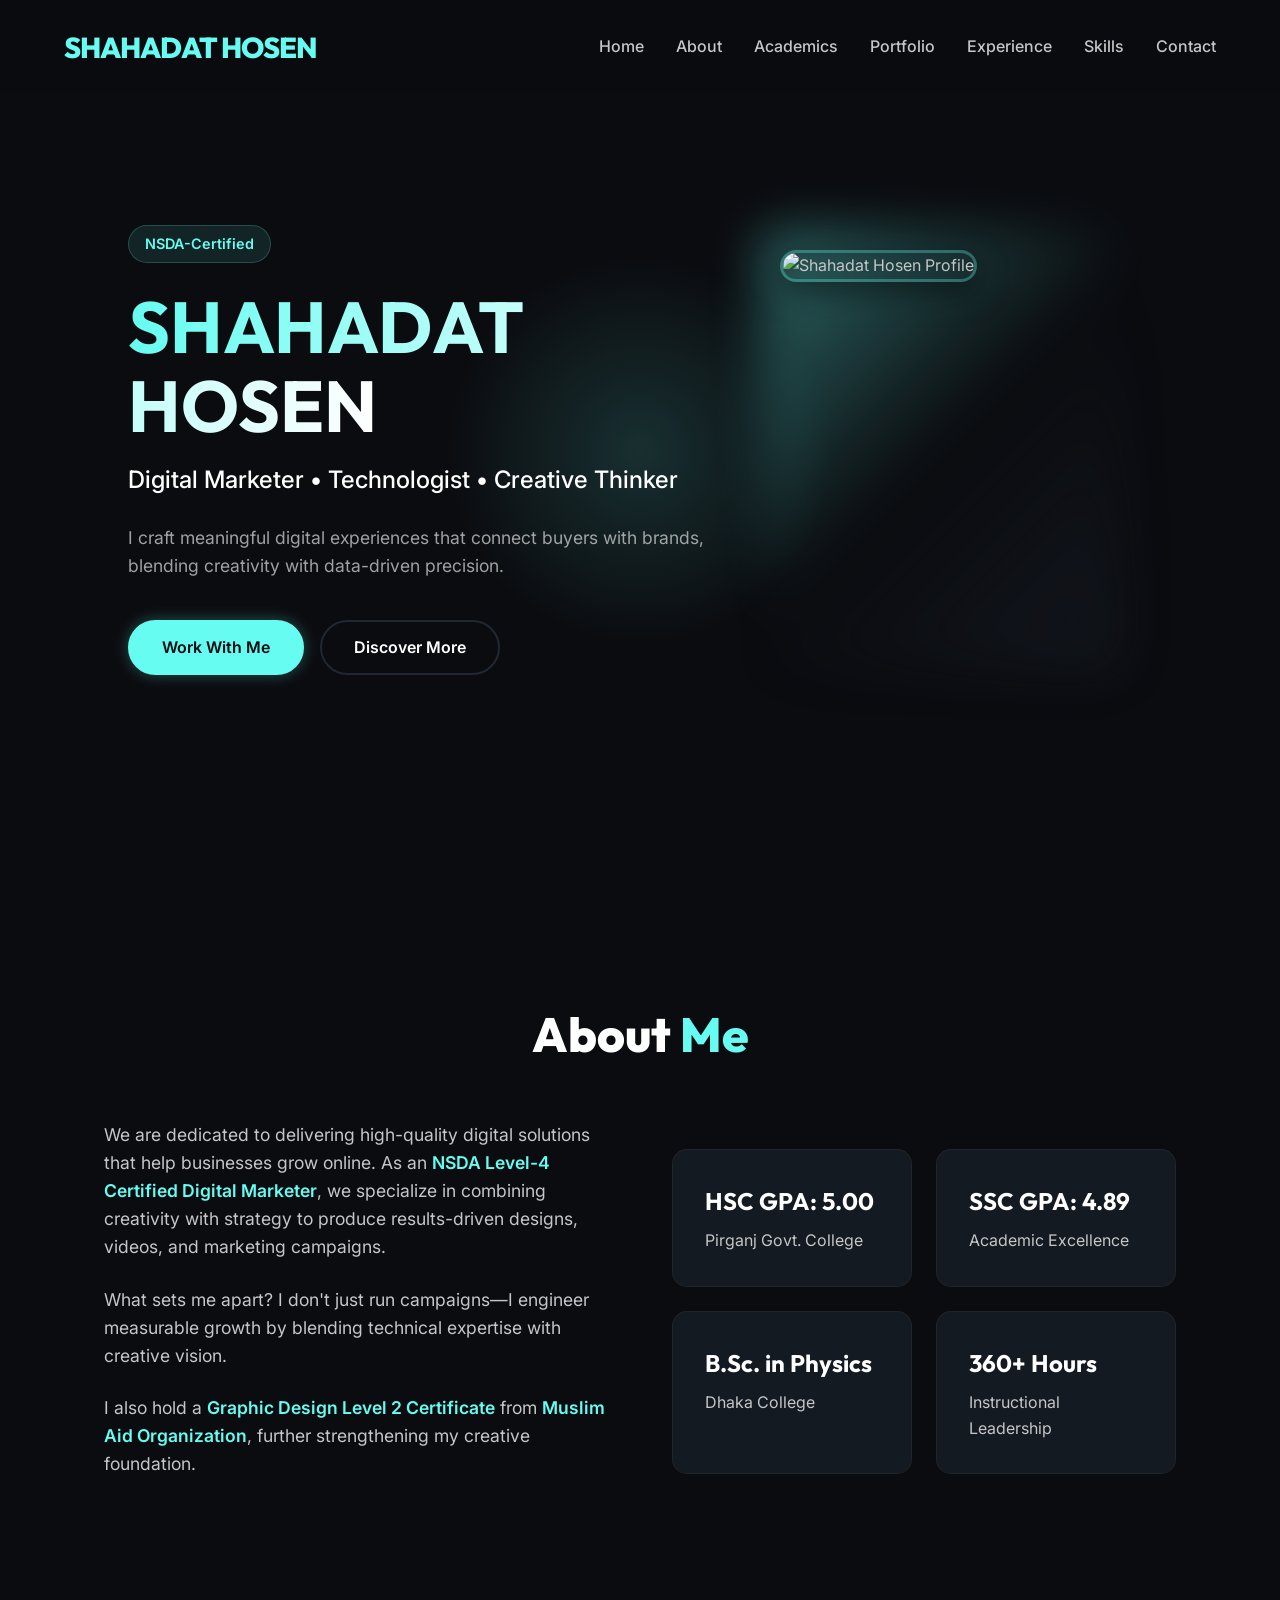
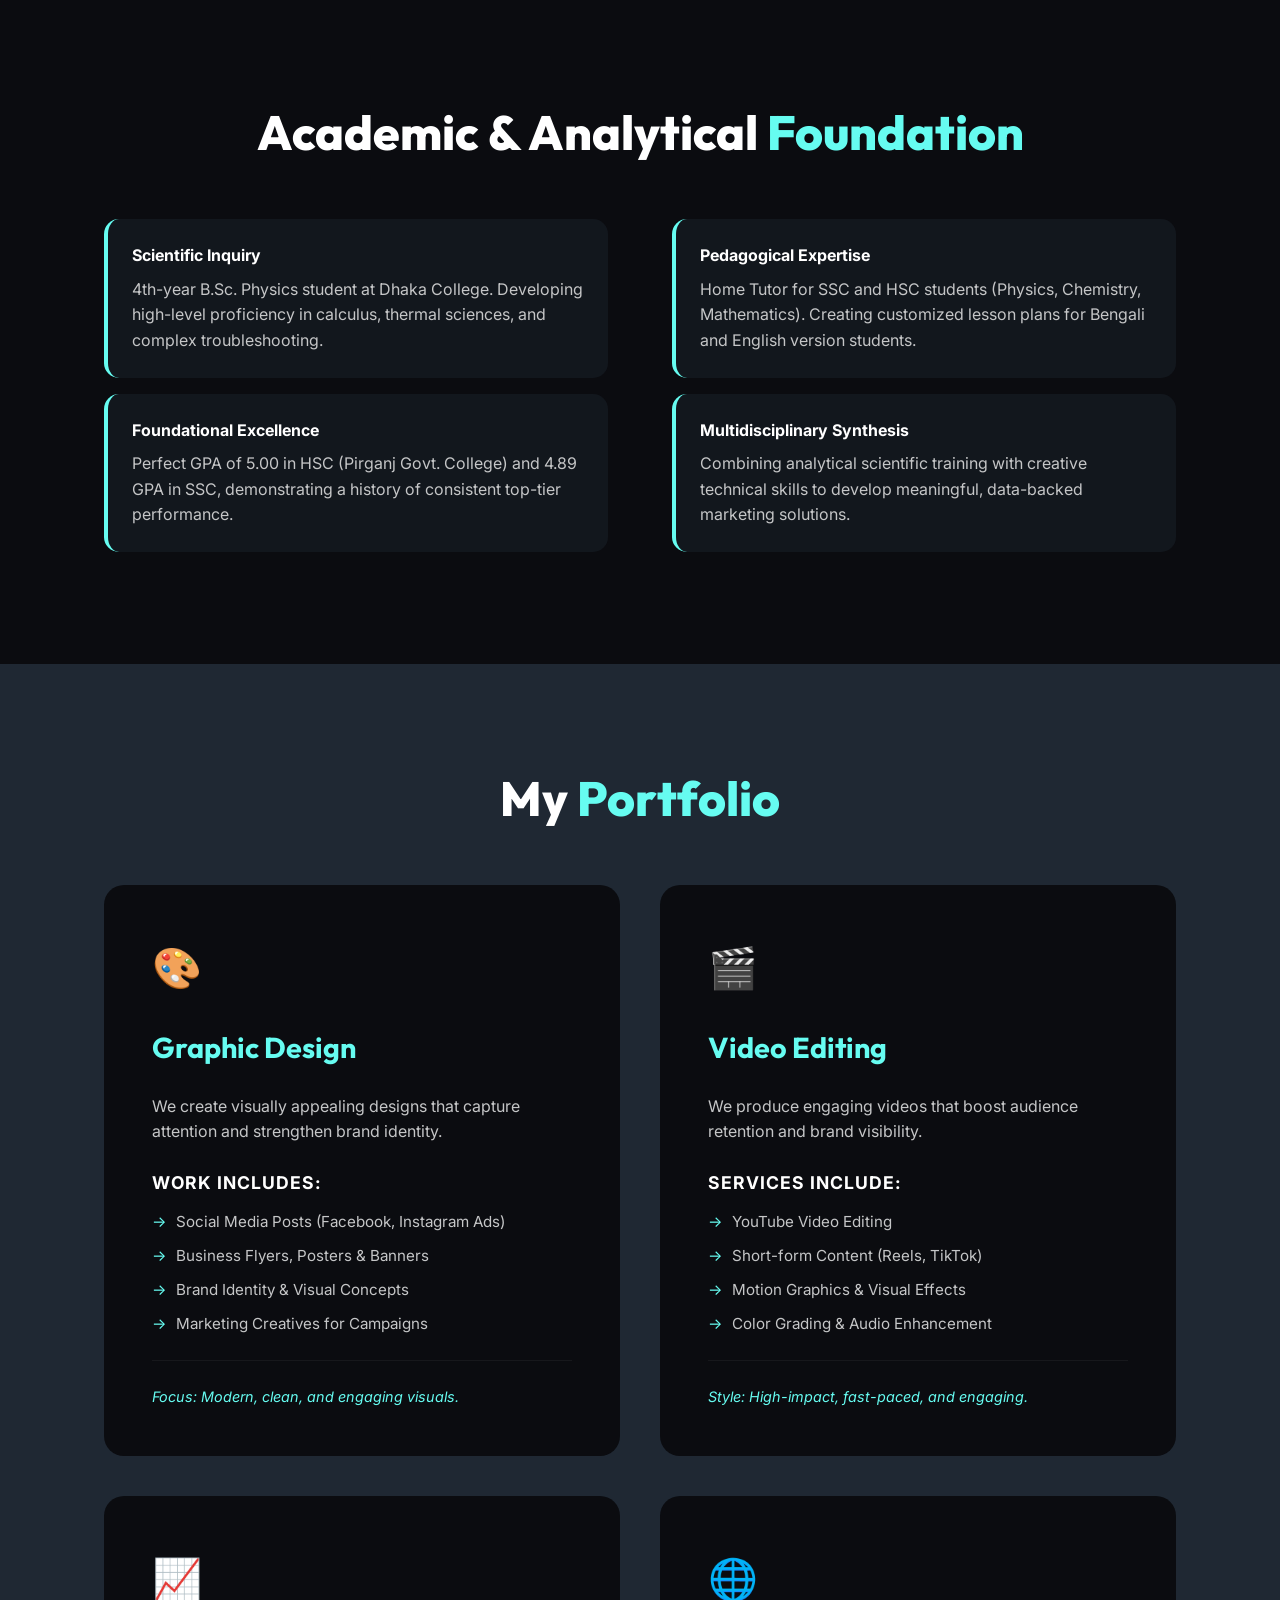
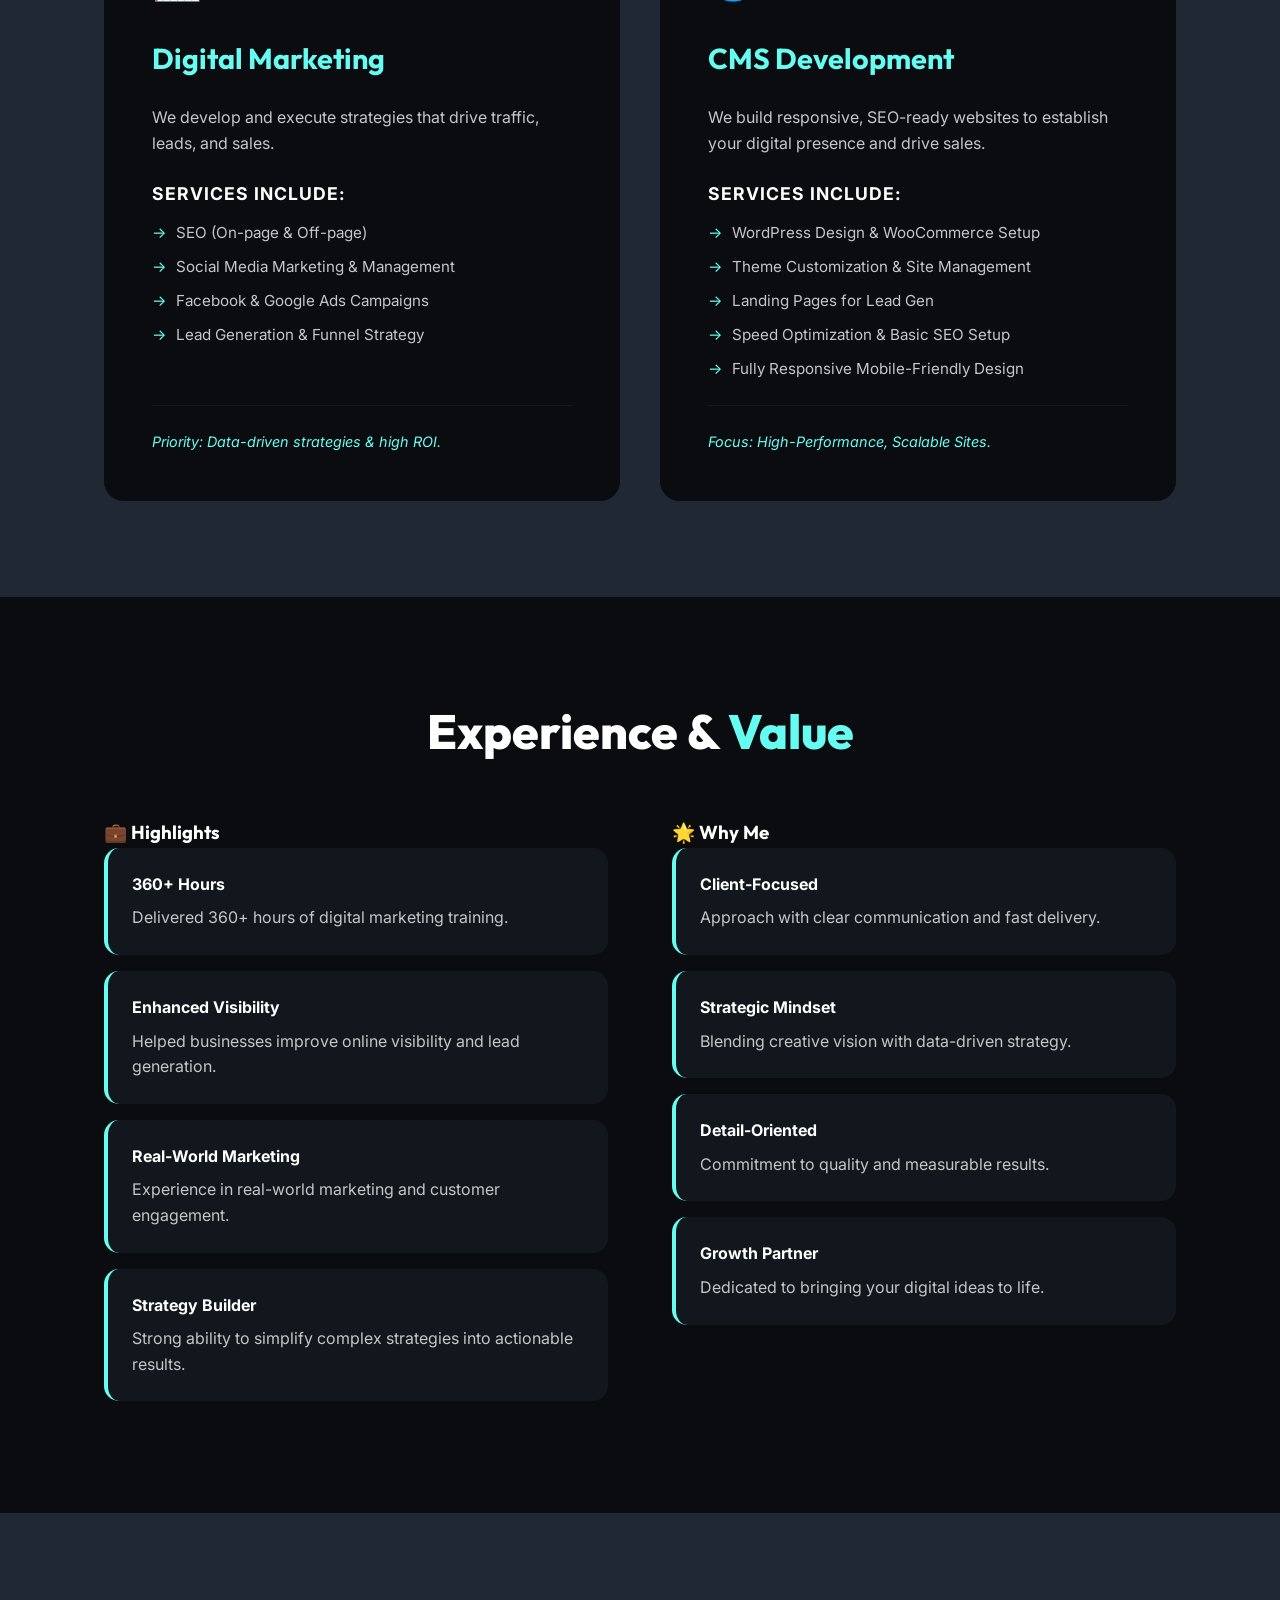
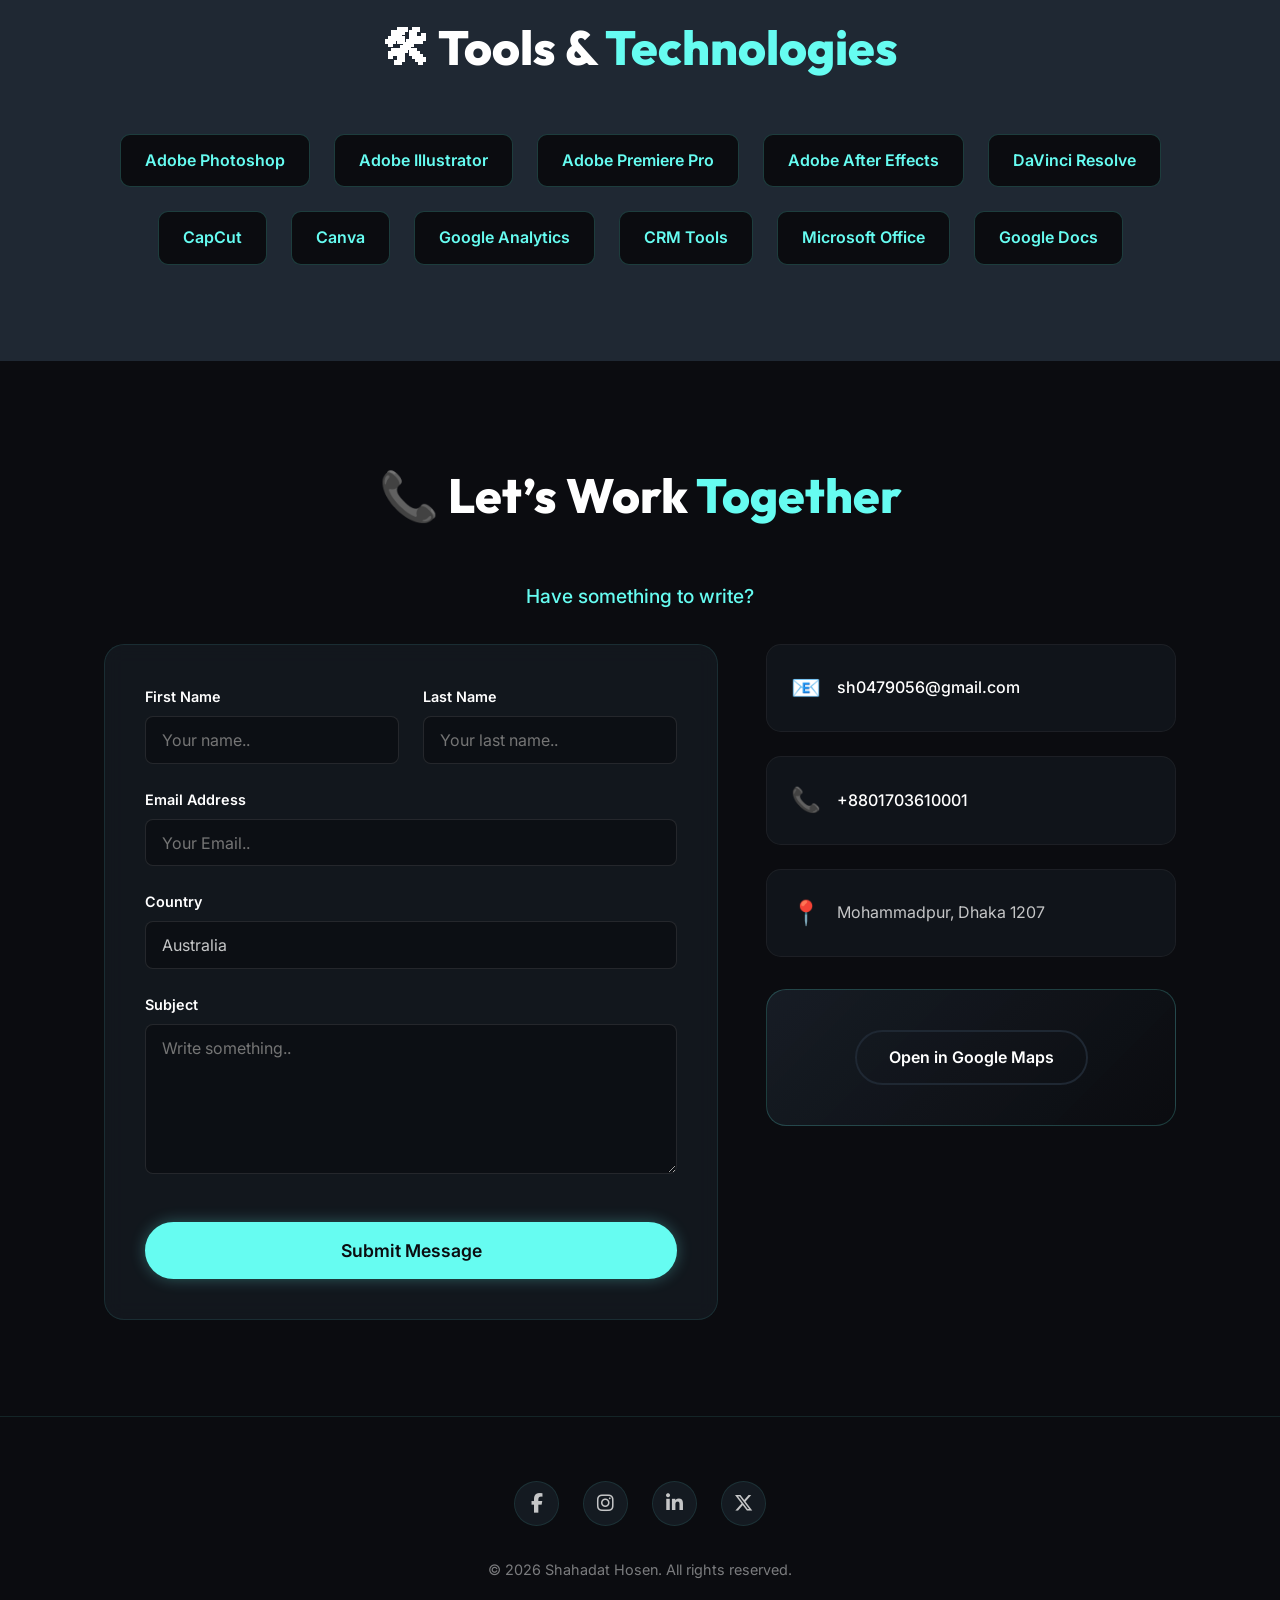
==== index.html @ 86b7e877 "Add files via upload" ====
<!DOCTYPE html>
<html lang="en">

<head>
    <meta charset="UTF-8">
    <meta name="viewport" content="width=device-width, initial-scale=1.0">
    <title>Shahadat Hosen | Digital Marketer & Technologist</title>
    <meta name="description"
        content="Portfolio of Shahadat Hosen, a Level 4 NSDA-certified Digital Marketer bridging creativity and technical expertise.">
    <link rel="preconnect" href="https://fonts.googleapis.com">
    <link rel="preconnect" href="https://fonts.gstatic.com" crossorigin>
    <link
        href="https://fonts.googleapis.com/css2?family=Outfit:wght@300;400;600;800&family=Inter:wght@400;500;700&display=swap"
        rel="stylesheet">
    <link rel="stylesheet" href="style.css">
    <link rel="stylesheet" href="https://cdnjs.cloudflare.com/ajax/libs/font-awesome/6.5.1/css/all.min.css">
</head>

<body>
    <div class="cursor-glow"></div>
    <nav class="navbar">
        <div class="nav-brand">SHAHADAT HOSEN</div>
        <button class="hamburger" id="hamburger" aria-label="Toggle navigation">
            <span></span>
            <span></span>
            <span></span>
        </button>
        <ul class="nav-links" id="nav-links">
            <li><a href="#home">Home</a></li>
            <li><a href="#about">About</a></li>
            <li><a href="#academia">Academics</a></li>
            <li><a href="#portfolio">Portfolio</a></li>
            <li><a href="#experience">Experience</a></li>
            <li><a href="#skills">Skills</a></li>
            <li><a href="#contact">Contact</a></li>
        </ul>
    </nav>

    <main>
        <section id="home" class="hero">
            <div class="hero-content">
                <span class="badge">NSDA-Certified</span>
                <h1 class="hero-title"><span>Shahadat Hosen</span></h1>
                <p class="hero-subtitle">Digital Marketer • Technologist • Creative Thinker</p>
                <p class="hero-description">I craft meaningful digital experiences that connect buyers with brands,
                    blending creativity with data-driven precision.</p>
                <div class="hero-actions">
                    <a href="#contact" class="btn btn-primary">Work With Me</a>
                    <a href="#about" class="btn btn-secondary">Discover More</a>
                </div>
            </div>
            <div class="hero-visual">
                <div class="image-wrapper">
                    <img src="https://i.ibb.co/5gDztVZ9/Call-center.jpg"
                        alt="Shahadat Hosen Profile" class="profile-img">
                </div>
            </div>
        </section>

        <section id="about" class="about">
            <div class="container">
                <h2 class="section-title"> About <span>Me</span></h2>
                <div class="about-grid">
                    <div class="about-text">
                        <p>We are dedicated to delivering high-quality digital solutions that help businesses grow
                            online. As an <strong>NSDA Level-4 Certified Digital Marketer</strong>, we specialize in
                            combining creativity with strategy to produce results-driven designs, videos, and marketing
                            campaigns.</p>
                        <p>What sets me apart? I don't just run campaigns—I engineer measurable growth by blending
                            technical expertise with creative vision.</p>
                        <p>I also hold a <strong>Graphic Design Level 2 Certificate</strong> from <strong>Muslim Aid Organization</strong>, further strengthening my creative foundation.</p>
                    </div>
                    <div class="about-stats">
                        <div class="stat-card">
                            <h3>HSC GPA: 5.00</h3>
                            <p>Pirganj Govt. College</p>
                        </div>
                        <div class="stat-card">
                            <h3>SSC GPA: 4.89</h3>
                            <p>Academic Excellence</p>
                        </div>
                        <div class="stat-card">
                            <h3>B.Sc. in Physics</h3>
                            <p>Dhaka College</p>
                        </div>
                        <div class="stat-card">
                            <h3>360+ Hours</h3>
                            <p>Instructional Leadership</p>
                        </div>
                    </div>
                </div>
            </div>
        </section>

        <section id="academia" class="experience">
            <div class="container">
                <h2 class="section-title">Academic & Analytical <span>Foundation</span></h2>
                <div class="highlights-grid">
                    <div class="highlights-column">
                        <ul class="highlight-list">
                            <li class="highlight-item">
                                <h4>Scientific Inquiry</h4>
                                <p>4th-year B.Sc. Physics student at Dhaka College. Developing high-level proficiency in
                                    calculus, thermal sciences, and complex troubleshooting.</p>
                            </li>
                            <li class="highlight-item">
                                <h4>Foundational Excellence</h4>
                                <p>Perfect GPA of 5.00 in HSC (Pirganj Govt. College) and 4.89 GPA in SSC, demonstrating
                                    a history of consistent top-tier performance.</p>
                            </li>
                        </ul>
                    </div>
                    <div class="highlights-column">
                        <ul class="highlight-list">
                            <li class="highlight-item">
                                <h4>Pedagogical Expertise</h4>
                                <p>Home Tutor for SSC and HSC students (Physics, Chemistry, Mathematics). Creating
                                    customized lesson plans for Bengali and English version students.</p>
                            </li>
                            <li class="highlight-item">
                                <h4>Multidisciplinary Synthesis</h4>
                                <p>Combining analytical scientific training with creative technical skills to develop
                                    meaningful, data-backed marketing solutions.</p>
                            </li>
                        </ul>
                    </div>
                </div>
            </div>
        </section>

        <section id="portfolio" class="expertise">
            <div class="container">
                <h2 class="section-title">My <span>Portfolio</span></h2>
                <div class="expertise-grid">
                    <!-- Graphic Design -->
                    <div class="expertise-card">
                        <div class="icon">🎨</div>
                        <h3>Graphic Design</h3>
                        <div class="card-content">
                            <p>We create visually appealing designs that capture attention and strengthen brand
                                identity.</p>
                            <h4>Work Includes:</h4>
                            <ul>
                                <li>Social Media Posts (Facebook, Instagram Ads)</li>
                                <li>Business Flyers, Posters & Banners</li>
                                <li>Brand Identity & Visual Concepts</li>
                                <li>Marketing Creatives for Campaigns</li>
                            </ul>
                        </div>
                        <div class="card-footer">
                            <p>Focus: Modern, clean, and engaging visuals.</p>
                        </div>
                    </div>

                    <!-- Video Editing -->
                    <div class="expertise-card">
                        <div class="icon">🎬</div>
                        <h3>Video Editing</h3>
                        <div class="card-content">
                            <p>We produce engaging videos that boost audience retention and brand visibility.</p>
                            <h4>Services Include:</h4>
                            <ul>
                                <li>YouTube Video Editing</li>
                                <li>Short-form Content (Reels, TikTok)</li>
                                <li>Motion Graphics & Visual Effects</li>
                                <li>Color Grading & Audio Enhancement</li>
                            </ul>
                        </div>
                        <div class="card-footer">
                            <p>Style: High-impact, fast-paced, and engaging.</p>
                        </div>
                    </div>

                    <!-- Digital Marketing -->
                    <div class="expertise-card">
                        <div class="icon">📈</div>
                        <h3>Digital Marketing</h3>
                        <div class="card-content">
                            <p>We develop and execute strategies that drive traffic, leads, and sales.</p>
                            <h4>Services Include:</h4>
                            <ul>
                                <li>SEO (On-page & Off-page)</li>
                                <li>Social Media Marketing & Management</li>
                                <li>Facebook & Google Ads Campaigns</li>
                                <li>Lead Generation & Funnel Strategy</li>
                            </ul>
                        </div>
                        <div class="card-footer">
                            <p>Priority: Data-driven strategies & high ROI.</p>
                        </div>
                    </div>

                    <!-- CMS Website Development -->
                    <div class="expertise-card">
                        <div class="icon">🌐</div>
                        <h3>CMS Development</h3>
                        <div class="card-content">
                            <p>We build responsive, SEO-ready websites to establish your digital presence and drive
                                sales.</p>
                            <h4>Services Include:</h4>
                            <ul>
                                <li>WordPress Design & WooCommerce Setup</li>
                                <li>Theme Customization & Site Management</li>
                                <li>Landing Pages for Lead Gen</li>
                                <li>Speed Optimization & Basic SEO Setup</li>
                                <li>Fully Responsive Mobile-Friendly Design</li>
                            </ul>
                        </div>
                        <div class="card-footer">
                            <p>Focus: High-Performance, Scalable Sites.</p>
                        </div>
                    </div>
                </div>
            </div>
        </section>

        <section id="experience" class="experience">
            <div class="container">
                <h2 class="section-title">Experience & <span>Value</span></h2>
                <div class="highlights-grid">
                    <div class="highlights-column">
                        <h3 class="column-title">💼 Highlights</h3>
                        <ul class="highlight-list">
                            <li class="highlight-item">
                                <h4>360+ Hours</h4>
                                <p>Delivered 360+ hours of digital marketing training.</p>
                            </li>
                            <li class="highlight-item">
                                <h4>Enhanced Visibility</h4>
                                <p>Helped businesses improve online visibility and lead generation.</p>
                            </li>
                            <li class="highlight-item">
                                <h4>Real-World Marketing</h4>
                                <p>Experience in real-world marketing and customer engagement.</p>
                            </li>
                            <li class="highlight-item">
                                <h4>Strategy Builder</h4>
                                <p>Strong ability to simplify complex strategies into actionable results.</p>
                            </li>
                        </ul>
                    </div>
                    <div class="highlights-column">
                        <h3 class="column-title">🌟 Why Me</h3>
                        <ul class="highlight-list">
                            <li class="highlight-item">
                                <h4>Client-Focused</h4>
                                <p>Approach with clear communication and fast delivery.</p>
                            </li>
                            <li class="highlight-item">
                                <h4>Strategic Mindset</h4>
                                <p>Blending creative vision with data-driven strategy.</p>
                            </li>
                            <li class="highlight-item">
                                <h4>Detail-Oriented</h4>
                                <p>Commitment to quality and measurable results.</p>
                            </li>
                            <li class="highlight-item">
                                <h4>Growth Partner</h4>
                                <p>Dedicated to bringing your digital ideas to life.</p>
                            </li>
                        </ul>
                    </div>
                </div>
            </div>
        </section>

        <section id="skills" class="tools">
            <div class="container">
                <h2 class="section-title">🛠 Tools & <span>Technologies</span></h2>
                <div class="tools-grid">
                    <span class="tool-tag">Adobe Photoshop</span>
                    <span class="tool-tag">Adobe Illustrator</span>
                    <span class="tool-tag">Adobe Premiere Pro</span>
                    <span class="tool-tag">Adobe After Effects</span>
                    <span class="tool-tag">DaVinci Resolve</span>
                    <span class="tool-tag">CapCut</span>
                    <span class="tool-tag">Canva</span>
                    <span class="tool-tag">Google Analytics</span>
                    <span class="tool-tag">CRM Tools</span>
                    <span class="tool-tag">Microsoft Office</span>
                    <span class="tool-tag">Google Docs</span>
                </div>
            </div>
        </section>

        <section id="contact" class="contact">
            <div class="container">
                <h2 class="section-title">📞 Let’s Work <span>Together</span></h2>
                <p class="form-tagline">Have something to write?</p>
                <div class="contact-grid">
                    <div class="contact-form-container">
                        <form id="contact-form" action="https://formspree.io/f/xzdydkgo" method="POST" class="premium-form">
                            <div class="form-row">
                                <div class="form-group">
                                    <label for="first-name">First Name</label>
                                    <input type="text" id="first-name" name="first_name" placeholder="Your name.." required>
                                </div>
                                <div class="form-group">
                                    <label for="last-name">Last Name</label>
                                    <input type="text" id="last-name" name="last_name" placeholder="Your last name.." required>
                                </div>
                            </div>
                            
                            <div class="form-group">
                                <label for="email">Email Address</label>
                                <input type="email" id="email" name="email" placeholder="Your Email.." required>
                            </div>

                            <div class="form-group">
                                <label for="country">Country</label>
                                <select id="country" name="country">
                                    <option value="bangladesh">Bangladesh</option>
                                    <option value="australia" selected>Australia</option>
                                    <option value="usa">USA</option>
                                    <option value="uk">UK</option>
                                    <option value="canada">Canada</option>
                                </select>
                            </div>

                            <div class="form-group">
                                <label for="subject">Subject</label>
                                <textarea id="subject" name="subject" placeholder="Write something.." style="height:150px" required></textarea>
                            </div>

                            <button type="submit" class="btn btn-primary submit-btn">Submit Message</button>
                        </form>
                        <div id="form-response" class="form-response-message"></div>
                    </div>

                    <div class="contact-info">
                        <div class="contact-details">
                            <div class="contact-item">
                                <span class="icon">📧</span>
                                <a href="mailto:sh0479056@gmail.com">sh0479056@gmail.com</a>
                            </div>
                            <div class="contact-item">
                                <span class="icon">📞</span>
                                <a href="tel:+8801703610001">+8801703610001</a>
                            </div>
                            <div class="contact-item">
                                <span class="icon">📍</span>
                                <span>Mohammadpur, Dhaka 1207</span>
                            </div>
                        </div>
                        <div class="contact-card">
                            <a href="https://www.google.com/maps/search/Mohammadpur,+Dhaka+1207" target="_blank"
                                class="btn btn-secondary">Open in Google Maps</a>
                        </div>
                    </div>
                </div>
            </div>
        </section>
    </main>

    <footer>
        <div class="footer-content">
            <div class="social-links">
                <a href="https://www.facebook.com/shaddat.hossen.3" target="_blank" aria-label="Facebook"><i class="fab fa-facebook-f"></i></a>
                <a href="https://www.instagram.com/shahadat.hosen.shazed/" target="_blank" aria-label="Instagram"><i class="fab fa-instagram"></i></a>
                <a href="https://www.linkedin.com/in/shazed0001/" target="_blank" aria-label="LinkedIn"><i class="fab fa-linkedin-in"></i></a>
                <a href="https://x.com/ShahadatHoshen3" target="_blank" aria-label="Twitter"><i class="fab fa-x-twitter"></i></a>
            </div>
            <p>&copy; 2026 Shahadat Hosen. All rights reserved.</p>
        </div>
    </footer>

    <script src="script.js"></script>
</body>

</html>
---- style.css ----
:root {
    --bg-main: #0B0C10;
    --bg-secondary: #1F2833;
    --text-main: #C5C6C7;
    --text-highlight: #FFFFFF;
    --accent: #66FCF1;
    --accent-hover: #45A29E;
    
    --font-heading: 'Outfit', sans-serif;
    --font-body: 'Inter', sans-serif;
}

* {
    margin: 0;
    padding: 0;
    box-sizing: border-box;
}

body {
    background-color: var(--bg-main);
    color: var(--text-main);
    font-family: var(--font-body);
    line-height: 1.6;
    overflow-x: hidden;
    scroll-behavior: smooth;
}

/* Typography */
h1, h2, h3 {
    font-family: var(--font-heading);
    color: var(--text-highlight);
}

.section-title {
    font-size: 3rem;
    margin-bottom: 3rem;
    text-align: center;
    font-weight: 800;
}

.section-title span {
    color: var(--accent);
}

/* Custom Cursor */
.cursor-glow {
    position: fixed;
    top: 50%;
    left: 50%;
    width: 400px;
    height: 400px;
    background: radial-gradient(circle, rgba(102, 252, 241, 0.15) 0%, rgba(102, 252, 241, 0) 70%);
    border-radius: 50%;
    pointer-events: none;
    transform: translate(-50%, -50%);
    z-index: 0;
    transition: transform 0.1s ease-out;
}

/* Navigation */
.navbar {
    position: fixed;
    top: 0;
    width: 100%;
    display: flex;
    justify-content: space-between;
    align-items: center;
    padding: 1.5rem 5%;
    background: rgba(11, 12, 16, 0.8);
    backdrop-filter: blur(10px);
    z-index: 100;
}

.nav-brand {
    font-family: var(--font-heading);
    font-size: 1.8rem;
    font-weight: 800;
    color: var(--accent);
    letter-spacing: -1px;
}

.nav-links {
    display: flex;
    list-style: none;
    gap: 2rem;
}

.nav-links a {
    color: var(--text-main);
    text-decoration: none;
    font-weight: 500;
    font-size: 1rem;
    transition: color 0.3s ease;
    position: relative;
}

.nav-links a:hover {
    color: var(--accent);
}

.nav-links a::after {
    content: '';
    position: absolute;
    width: 0;
    height: 2px;
    bottom: -5px;
    left: 0;
    background-color: var(--accent);
    transition: width 0.3s ease;
}

.nav-links a:hover::after {
    width: 100%;
}

/* Hamburger Menu */
.hamburger {
    display: none;
    flex-direction: column;
    justify-content: space-between;
    width: 30px;
    height: 21px;
    background: transparent;
    border: none;
    cursor: pointer;
    padding: 0;
    z-index: 10;
}

.hamburger span {
    width: 100%;
    height: 3px;
    background-color: var(--accent);
    border-radius: 10px;
    transition: all 0.3s cubic-bezier(0.175, 0.885, 0.32, 1.275);
    transform-origin: left;
}

.hamburger.active span:nth-child(1) {
    transform: rotate(45deg);
}

.hamburger.active span:nth-child(2) {
    opacity: 0;
}

.hamburger.active span:nth-child(3) {
    transform: rotate(-45deg);
}

/* Buttons */
.btn {
    display: inline-block;
    padding: 0.8rem 2rem;
    border-radius: 30px;
    text-decoration: none;
    font-weight: 600;
    font-family: var(--font-body);
    transition: all 0.3s ease;
    cursor: pointer;
}

.btn-primary {
    background-color: var(--accent);
    color: var(--bg-main);
    border: 2px solid var(--accent);
    box-shadow: 0 0 15px rgba(102, 252, 241, 0.3);
}

.btn-primary:hover {
    background-color: transparent;
    color: var(--accent);
    box-shadow: 0 0 25px rgba(102, 252, 241, 0.5);
    transform: translateY(-3px);
}

.btn-secondary {
    background-color: transparent;
    color: var(--text-highlight);
    border: 2px solid var(--bg-secondary);
}

.btn-secondary:hover {
    border-color: var(--text-highlight);
    transform: translateY(-3px);
}

/* Hero Section */
.hero {
    min-height: 100vh;
    display: flex;
    align-items: center;
    justify-content: space-between;
    padding: 100px 10%;
    position: relative;
    z-index: 1;
}

.hero-content {
    max-width: 600px;
}

.badge {
    display: inline-block;
    padding: 0.4rem 1rem;
    background: rgba(102, 252, 241, 0.1);
    color: var(--accent);
    border-radius: 20px;
    font-size: 0.9rem;
    font-weight: 600;
    margin-bottom: 1.5rem;
    border: 1px solid rgba(102, 252, 241, 0.2);
}

.hero-title {
    font-size: 4.5rem;
    line-height: 1.1;
    margin-bottom: 1rem;
}

.hero-title span {
    color: transparent;
    background: linear-gradient(90deg, var(--accent), var(--text-highlight), var(--accent));
    background-size: 200% auto;
    -webkit-background-clip: text;
    -webkit-text-fill-color: transparent;
    animation: shine 5s linear infinite;
    text-transform: uppercase;
}

@keyframes shine {
    to {
        background-position: 200% center;
    }
}

.hero-subtitle {
    font-size: 1.5rem;
    color: var(--text-highlight);
    font-weight: 500;
    margin-bottom: 1.5rem;
}

.hero-description {
    font-size: 1.1rem;
    margin-bottom: 2.5rem;
    opacity: 0.8;
}

.hero-actions {
    display: flex;
    gap: 1rem;
}

.hero-visual {
    width: 450px;
    height: 450px;
    position: relative;
    display: flex;
    justify-content: center;
    align-items: center;
}

.image-wrapper {
    width: 320px;
    height: 400px;
    position: relative;
    z-index: 2;
}

.image-wrapper::before {
    content: '';
    position: absolute;
    inset: -20px;
    background: linear-gradient(135deg, var(--accent), transparent, var(--bg-secondary));
    border-radius: 20px;
    animation: rotate-glow 10s linear infinite;
    z-index: -1;
    filter: blur(25px);
    opacity: 0.4;
}

.profile-img {
    width: 100%;
    height: 100%;
    object-fit: cover;
    border-radius: 20px;
    border: 3px solid rgba(102, 252, 241, 0.3);
    box-shadow: 0 10px 30px rgba(0,0,0,0.5);
    transition: transform 0.4s ease, border-color 0.3s ease;
}

@keyframes rotate-glow {
    from { transform: rotate(0deg); }
    to { transform: rotate(360deg); }
}

.image-wrapper:hover .profile-img {
    transform: scale(1.02);
    border-color: var(--accent);
}

@keyframes morphing {
    0% { border-radius: 30% 70% 70% 30% / 30% 30% 70% 70%; }
    25% { border-radius: 58% 42% 75% 25% / 76% 46% 54% 24%; }
    50% { border-radius: 50% 50% 33% 67% / 55% 27% 73% 45%; }
    75% { border-radius: 33% 67% 58% 42% / 63% 68% 32% 37%; }
    100% { border-radius: 30% 70% 70% 30% / 30% 30% 70% 70%; }
}

/* Layout Utilities */
.container {
    max-width: 1200px;
    margin: 0 auto;
    padding: 6rem 5%;
    position: relative;
    z-index: 1;
}

/* About Section */
.about {
    background-color: var(--bg-main);
}

.about-grid {
    display: grid;
    grid-template-columns: 1fr 1fr;
    gap: 4rem;
    align-items: center;
}

.about-text p {
    margin-bottom: 1.5rem;
    font-size: 1.1rem;
}

.about-text strong {
    color: var(--accent);
    font-weight: 600;
}

.about-stats {
    display: grid;
    grid-template-columns: 1fr 1fr;
    gap: 1.5rem;
}

.stat-card {
    background: rgba(31, 40, 51, 0.5);
    padding: 2rem;
    border-radius: 15px;
    border: 1px solid rgba(255,255,255,0.05);
    transition: transform 0.3s ease, border-color 0.3s ease;
}

.stat-card:hover {
    transform: translateY(-5px);
    border-color: rgba(102, 252, 241, 0.3);
    background: rgba(31, 40, 51, 0.8);
}

.stat-card h3 {
    font-size: 1.5rem;
    margin-bottom: 0.5rem;
}

/* Expertise / Portfolio Section */
.expertise {
    background-color: var(--bg-secondary);
}

.expertise-grid {
    display: grid;
    grid-template-columns: repeat(auto-fit, minmax(350px, 1fr));
    gap: 2.5rem;
}

.expertise-card {
    background: var(--bg-main);
    padding: 3rem;
    border-radius: 20px;
    border-top: 3px solid transparent;
    transition: all 0.3s ease;
    display: flex;
    flex-direction: column;
}

.expertise-card:hover {
    transform: translateY(-10px);
    border-top: 3px solid var(--accent);
    box-shadow: 0 20px 40px rgba(0,0,0,0.4);
}

.expertise-card .icon {
    font-size: 2.5rem;
    margin-bottom: 1.5rem;
}

.expertise-card h3 {
    font-size: 1.8rem;
    margin-bottom: 1.5rem;
    color: var(--accent);
}

.card-content h4 {
    color: var(--text-highlight);
    margin: 1.5rem 0 0.8rem;
    font-size: 1.1rem;
    text-transform: uppercase;
    letter-spacing: 1px;
}

.expertise-card ul {
    list-style: none;
    margin-bottom: 1.5rem;
}

.expertise-card li {
    position: relative;
    padding-left: 1.5rem;
    margin-bottom: 0.6rem;
    font-size: 0.95rem;
}

.expertise-card li::before {
    content: '→';
    position: absolute;
    left: 0;
    color: var(--accent);
}

.card-footer {
    margin-top: auto;
    padding-top: 1.5rem;
    border-top: 1px solid rgba(255,255,255,0.05);
}

.card-footer p {
    font-style: italic;
    font-size: 0.9rem;
    color: var(--accent);
}

/* Experience & Highlights */
.experience {
    background-color: var(--bg-main);
}

.highlights-grid {
    display: grid;
    grid-template-columns: 1fr 1fr;
    gap: 4rem;
}

.highlight-list {
    list-style: none;
}

.highlight-item {
    background: rgba(31, 40, 51, 0.4);
    padding: 1.5rem;
    border-radius: 15px;
    margin-bottom: 1rem;
    border-left: 4px solid var(--accent);
    transition: transform 0.3s ease;
}

.highlight-item:hover {
    transform: translateX(10px);
}

.highlight-item h4 {
    color: var(--text-highlight);
    margin-bottom: 0.5rem;
}

/* Tools Section */
.tools {
    background-color: var(--bg-secondary);
}

.tools-grid {
    display: flex;
    flex-wrap: wrap;
    justify-content: center;
    gap: 1.5rem;
}

.tool-tag {
    background: var(--bg-main);
    color: var(--accent);
    padding: 0.8rem 1.5rem;
    border-radius: 10px;
    font-weight: 600;
    border: 1px solid rgba(102, 252, 241, 0.2);
    transition: all 0.3s ease;
}

.tool-tag:hover {
    background: var(--accent);
    color: var(--bg-main);
    transform: scale(1.1);
}

/* Contact Section */
.contact {
    text-align: center;
}

.form-tagline {
    font-size: 1.2rem;
    color: var(--accent);
    margin-bottom: 2rem;
    font-weight: 500;
}

.contact-grid {
    display: grid;
    grid-template-columns: 1.5fr 1fr;
    gap: 3rem;
    text-align: left;
    margin-top: 2rem;
}

.premium-form {
    background: rgba(31, 40, 51, 0.4);
    padding: 2.5rem;
    border-radius: 20px;
    border: 1px solid rgba(102, 252, 241, 0.1);
    backdrop-filter: blur(10px);
}

.form-row {
    display: grid;
    grid-template-columns: 1fr 1fr;
    gap: 1.5rem;
}

.form-group {
    margin-bottom: 1.5rem;
}

.form-group label {
    display: block;
    margin-bottom: 0.5rem;
    color: var(--text-highlight);
    font-weight: 600;
    font-size: 0.9rem;
}

.form-group input, 
.form-group select, 
.form-group textarea {
    width: 100%;
    padding: 0.8rem 1rem;
    background: rgba(11, 12, 16, 0.6);
    border: 1px solid rgba(255, 255, 255, 0.1);
    border-radius: 8px;
    color: var(--text-main);
    font-family: var(--font-body);
    font-size: 1rem;
    transition: all 0.3s ease;
}

.form-group input:focus, 
.form-group select:focus, 
.form-group textarea:focus {
    outline: none;
    border-color: var(--accent);
    box-shadow: 0 0 10px rgba(102, 252, 241, 0.2);
    background: rgba(11, 12, 16, 0.8);
}

.form-group select {
    appearance: none;
    cursor: pointer;
}

.submit-btn {
    width: 100%;
    margin-top: 1rem;
    padding: 1rem;
    font-size: 1.1rem;
}

.contact-info {
    display: flex;
    flex-direction: column;
    gap: 2rem;
}

.contact-details {
    display: flex;
    flex-direction: column;
    gap: 1.5rem;
}

.contact-item {
    display: flex;
    align-items: center;
    gap: 1rem;
    padding: 1.5rem;
    background: rgba(31, 40, 51, 0.3);
    border-radius: 15px;
    border: 1px solid rgba(255, 255, 255, 0.05);
    transition: all 0.3s ease;
}

.contact-item:hover {
    transform: translateX(10px);
    border-color: rgba(102, 252, 241, 0.3);
    background: rgba(31, 40, 51, 0.5);
}

.contact-item .icon {
    font-size: 1.5rem;
}

.contact-item a {
    color: var(--text-highlight);
    text-decoration: none;
    font-weight: 500;
}

.contact-card {
    padding: 2.5rem;
    background: linear-gradient(135deg, rgba(31, 40, 51, 0.6), rgba(11, 12, 16, 0.8));
    border-radius: 20px;
    border: 1px solid rgba(102, 252, 241, 0.2);
    text-align: center;
}

.form-response-message {
    margin-top: 1.5rem;
    padding: 1rem;
    border-radius: 8px;
    text-align: center;
    display: none;
    font-weight: 600;
}

.form-response-message.success {
    display: block;
    background: rgba(102, 252, 241, 0.1);
    color: var(--accent);
    border: 1px solid var(--accent);
}

.form-response-message.error {
    display: block;
    background: rgba(255, 107, 107, 0.1);
    color: #FF6B6B;
    border: 1px solid #FF6B6B;
}

/* Footer */
footer {
    padding: 4rem 2rem;
    background-color: var(--bg-main);
    border-top: 1px solid rgba(102, 252, 241, 0.1);
    text-align: center;
}

.social-links {
    display: flex;
    justify-content: center;
    gap: 1.5rem;
    margin-bottom: 2rem;
}

.social-links a {
    width: 45px;
    height: 45px;
    background: rgba(31, 40, 51, 0.5);
    border-radius: 50%;
    display: flex;
    align-items: center;
    justify-content: center;
    color: var(--text-main);
    font-size: 1.2rem;
    text-decoration: none;
    transition: all 0.3s cubic-bezier(0.175, 0.885, 0.32, 1.275);
    border: 1px solid rgba(102, 252, 241, 0.1);
}

.social-links a:hover {
    transform: translateY(-5px) scale(1.1);
    color: var(--bg-main);
    background: var(--accent);
    box-shadow: 0 0 20px rgba(102, 252, 241, 0.4);
    border-color: var(--accent);
}

.social-links a:nth-child(1):hover { background: #1877F2; border-color: #1877F2; color: #fff; } /* FB */
.social-links a:nth-child(2):hover { background: linear-gradient(45deg, #f09433 0%,#e6683c 25%,#dc2743 50%,#cc2366 75%,#bc1888 100%); border-color: #fff; color: #fff; } /* Insta */
.social-links a:nth-child(3):hover { background: #0077b5; border-color: #0077b5; color: #fff; } /* LinkedIn */
.social-links a:nth-child(4):hover { background: #000000; border-color: #333; color: #fff; } /* X/Twitter */

footer p {
    font-size: 0.9rem;
    opacity: 0.6;
}

/* Responsive */
@media (max-width: 992px) {
    .container {
        padding: 4rem 5%;
    }

    .hero {
        flex-direction: column;
        justify-content: center;
        text-align: center;
        padding-top: 8rem;
    }
    
    .hero-actions {
        justify-content: center;
    }
    
    .hero-visual {
        margin-top: 4rem;
        width: 320px;
        height: 320px;
    }
    
    .about-grid {
        grid-template-columns: 1fr;
        gap: 2rem;
    }

    .highlights-grid {
        grid-template-columns: 1fr;
        gap: 2rem;
    }
}

@media (max-width: 768px) {
    .container {
        padding: 3rem 5%;
    }

    .hamburger {
        display: flex;
    }

    .nav-links {
        position: fixed;
        top: 0;
        right: -100%;
        width: 80%;
        height: 100vh;
        background: rgba(11, 12, 16, 0.98);
        backdrop-filter: blur(20px);
        flex-direction: column;
        justify-content: center;
        align-items: center;
        gap: 2rem;
        transition: right 0.4s cubic-bezier(0.77, 0, 0.175, 1);
        z-index: -1;
        border-left: 1px solid rgba(102, 252, 241, 0.1);
    }

    .nav-links.active {
        right: 0;
    }

    .nav-links a {
        font-size: 1.4rem;
    }

    .hero-title {
        font-size: clamp(2.5rem, 10vw, 3.5rem);
    }
    
    .hero-subtitle {
        font-size: 1.1rem;
        margin-bottom: 1rem;
    }

    .hero-description {
        font-size: 1rem;
        margin-bottom: 2rem;
    }

    .hero-visual {
        width: 280px;
        height: 280px;
        margin-top: 3rem;
    }

    .image-wrapper {
        width: 240px;
        height: 300px;
    }

    .section-title {
        font-size: clamp(2rem, 8vw, 2.5rem);
        margin-bottom: 2rem;
    }

    .about-stats {
        grid-template-columns: 1fr;
        gap: 1rem;
    }

    .stat-card {
        padding: 1.5rem;
    }

    .expertise-grid {
        grid-template-columns: 1fr;
        gap: 1.5rem;
    }

    .expertise-card {
        padding: 2rem;
    }

    .contact-grid {
        grid-template-columns: 1fr;
        gap: 2rem;
    }

    .form-row {
        grid-template-columns: 1fr;
        gap: 0;
    }

    .contact-details {
        flex-direction: column;
        gap: 1rem;
        align-items: center;
    }

    .contact-item {
        width: 100%;
        justify-content: center;
        padding: 0.8rem 1.5rem;
        font-size: 1rem;
    }

    .contact-card {
        padding: 2rem 1.5rem;
    }
}

@media (max-width: 480px) {
    .nav-brand {
        font-size: 1.4rem;
    }

    .image-wrapper {
        width: 220px;
        height: 275px;
    }

    .btn {
        width: 100%;
        text-align: center;
    }

    .hero-actions {
        flex-direction: column;
        width: 100%;
    }
}
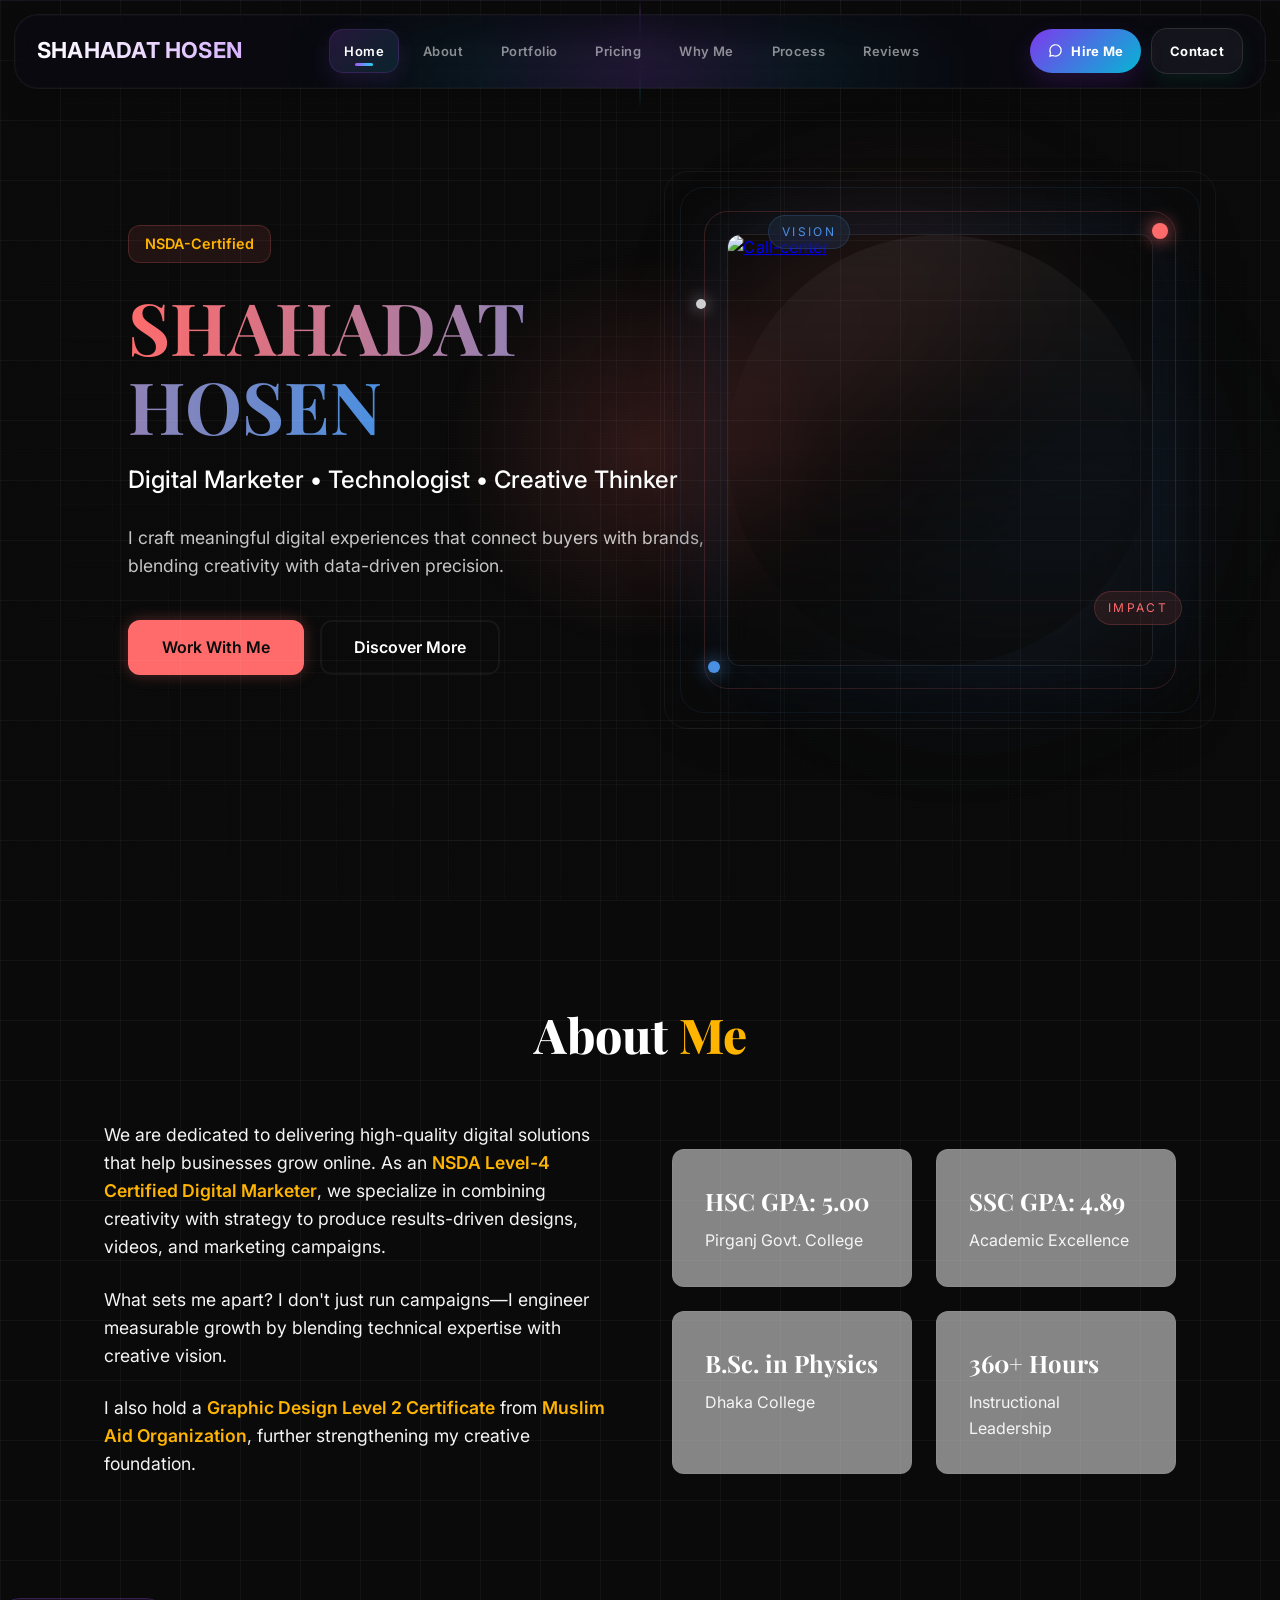
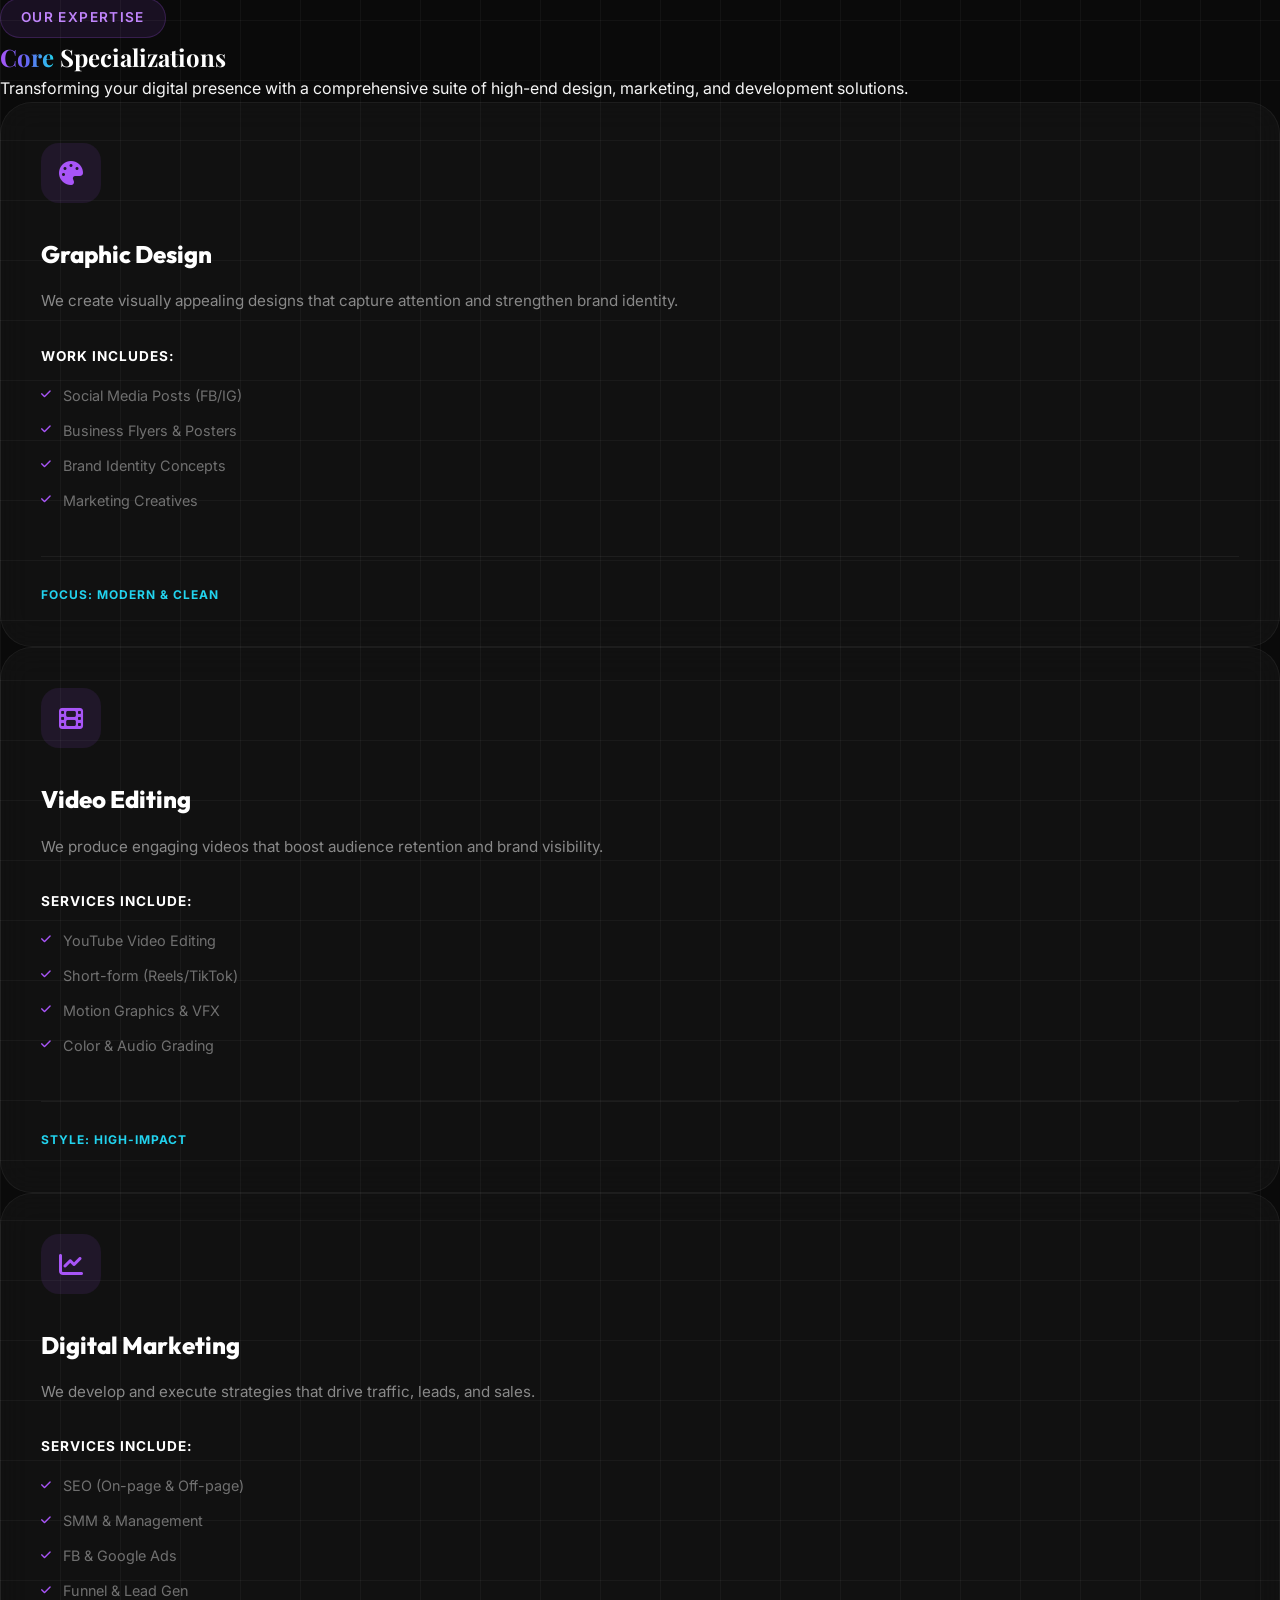
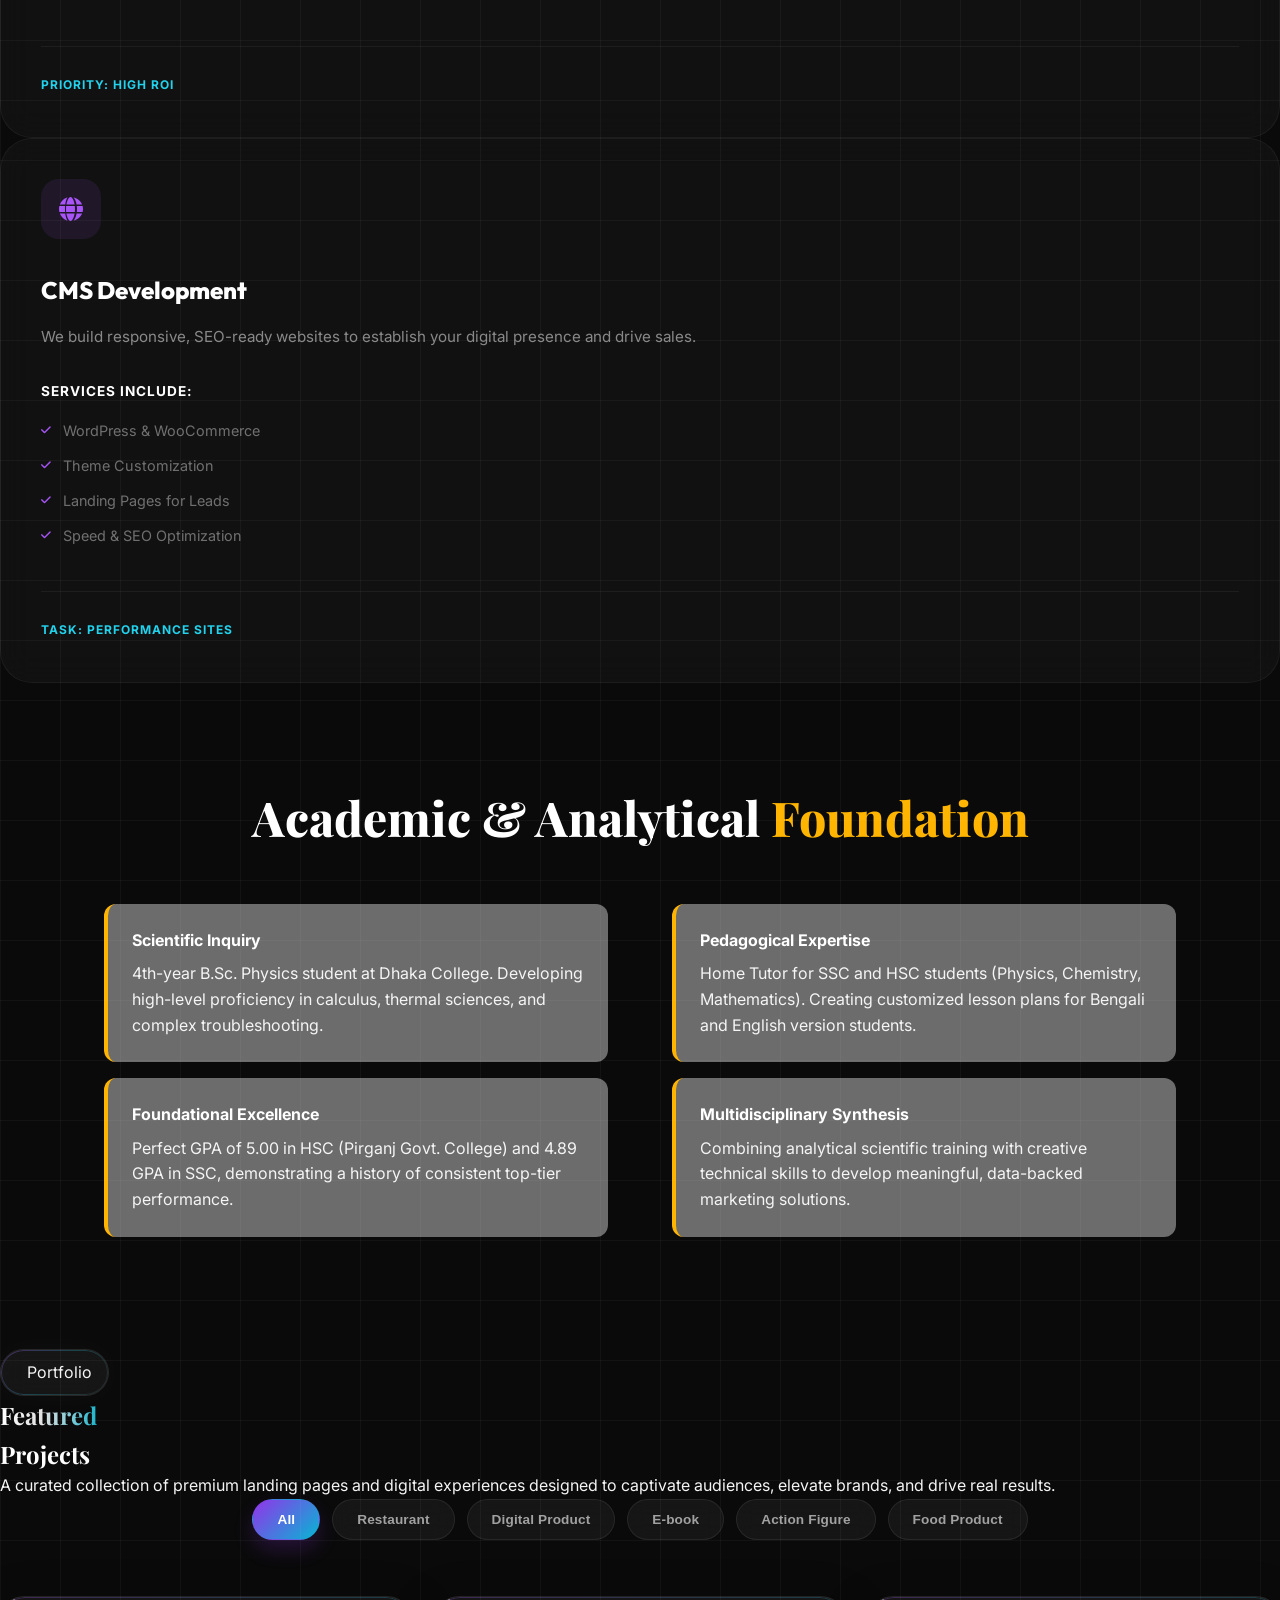
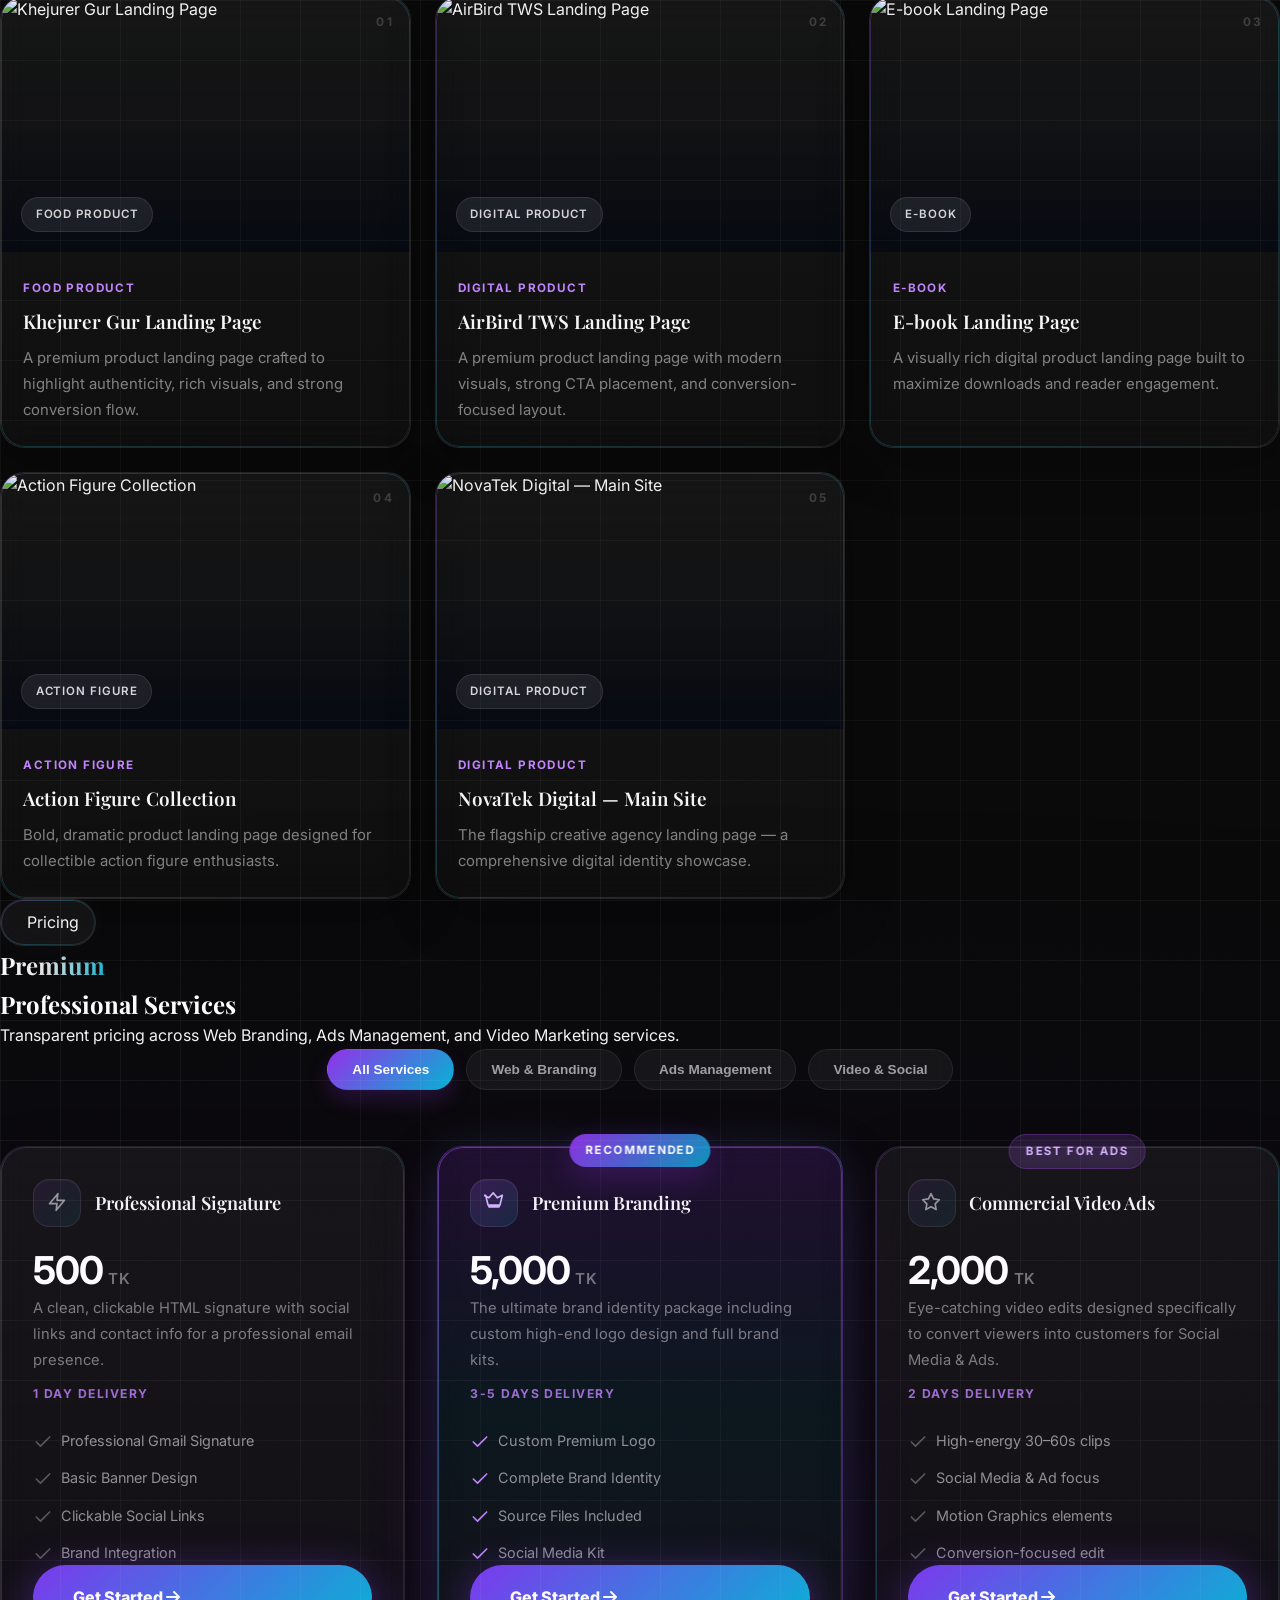
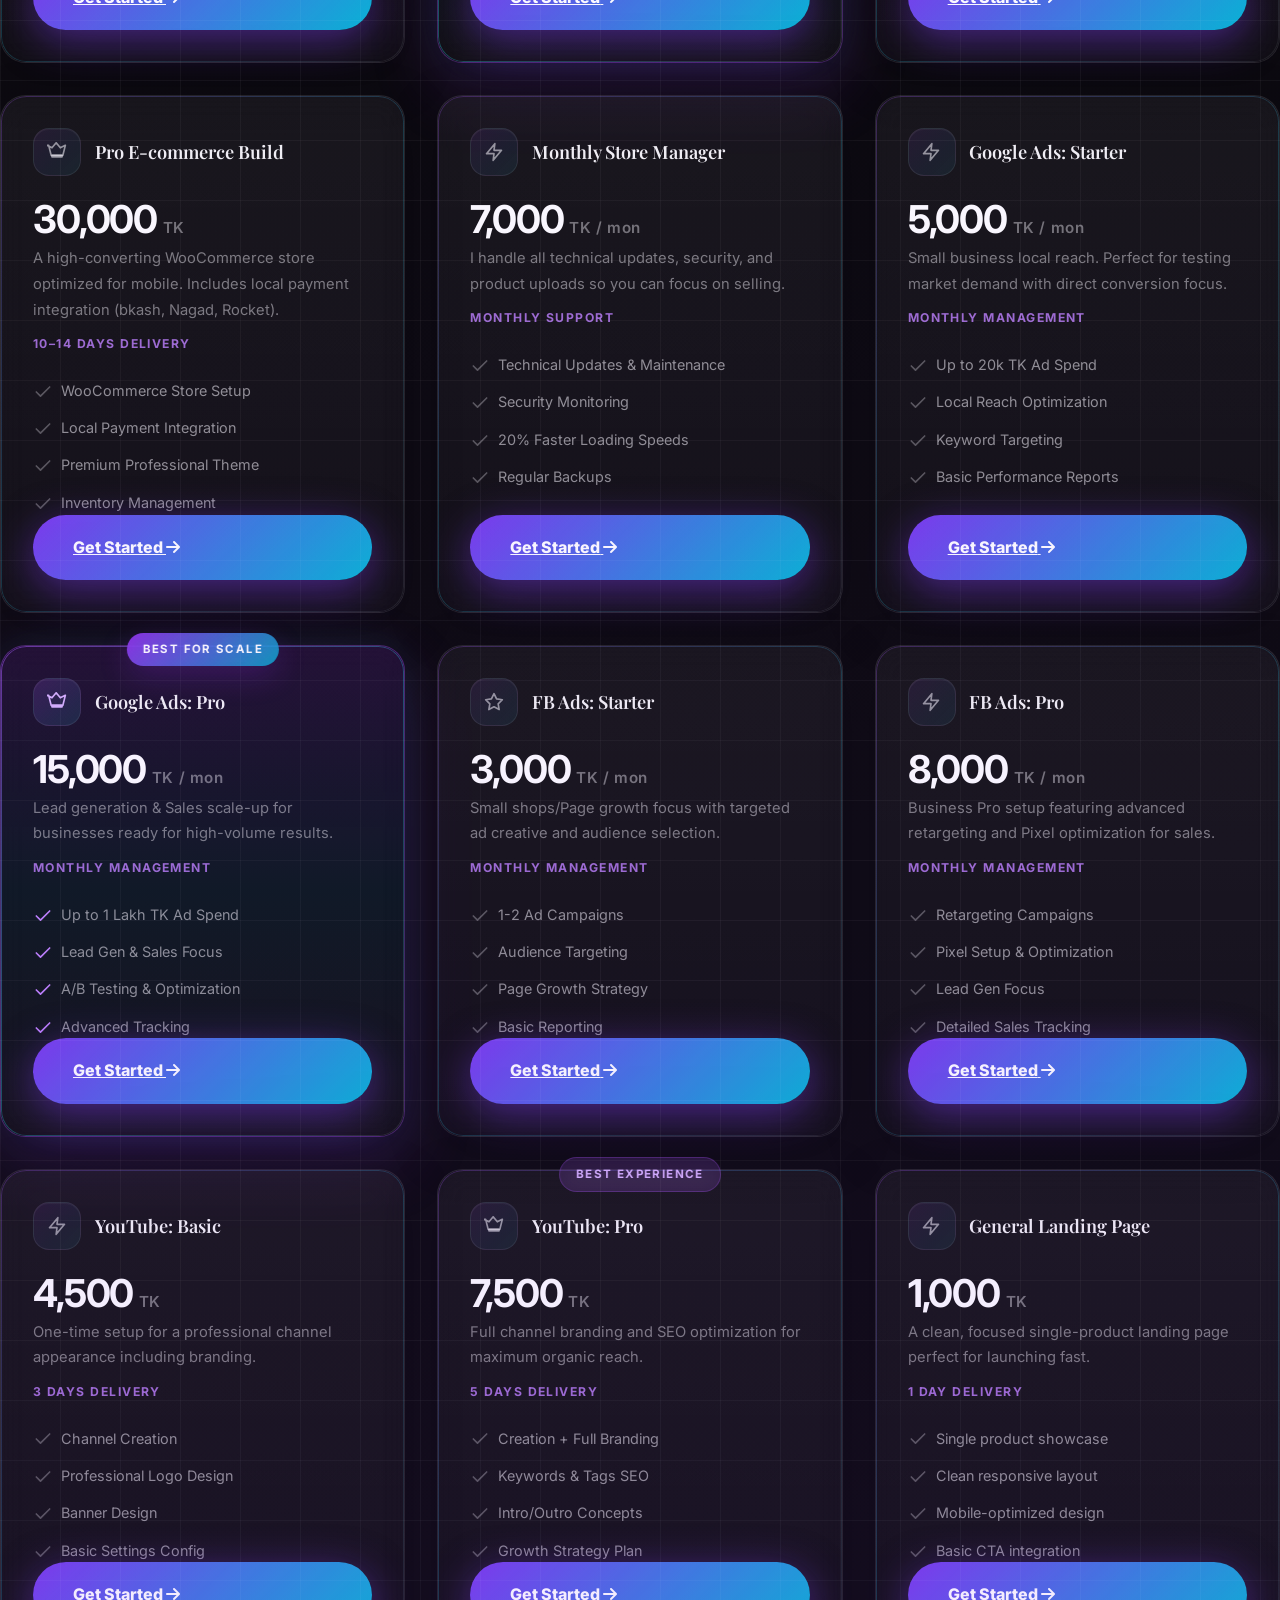
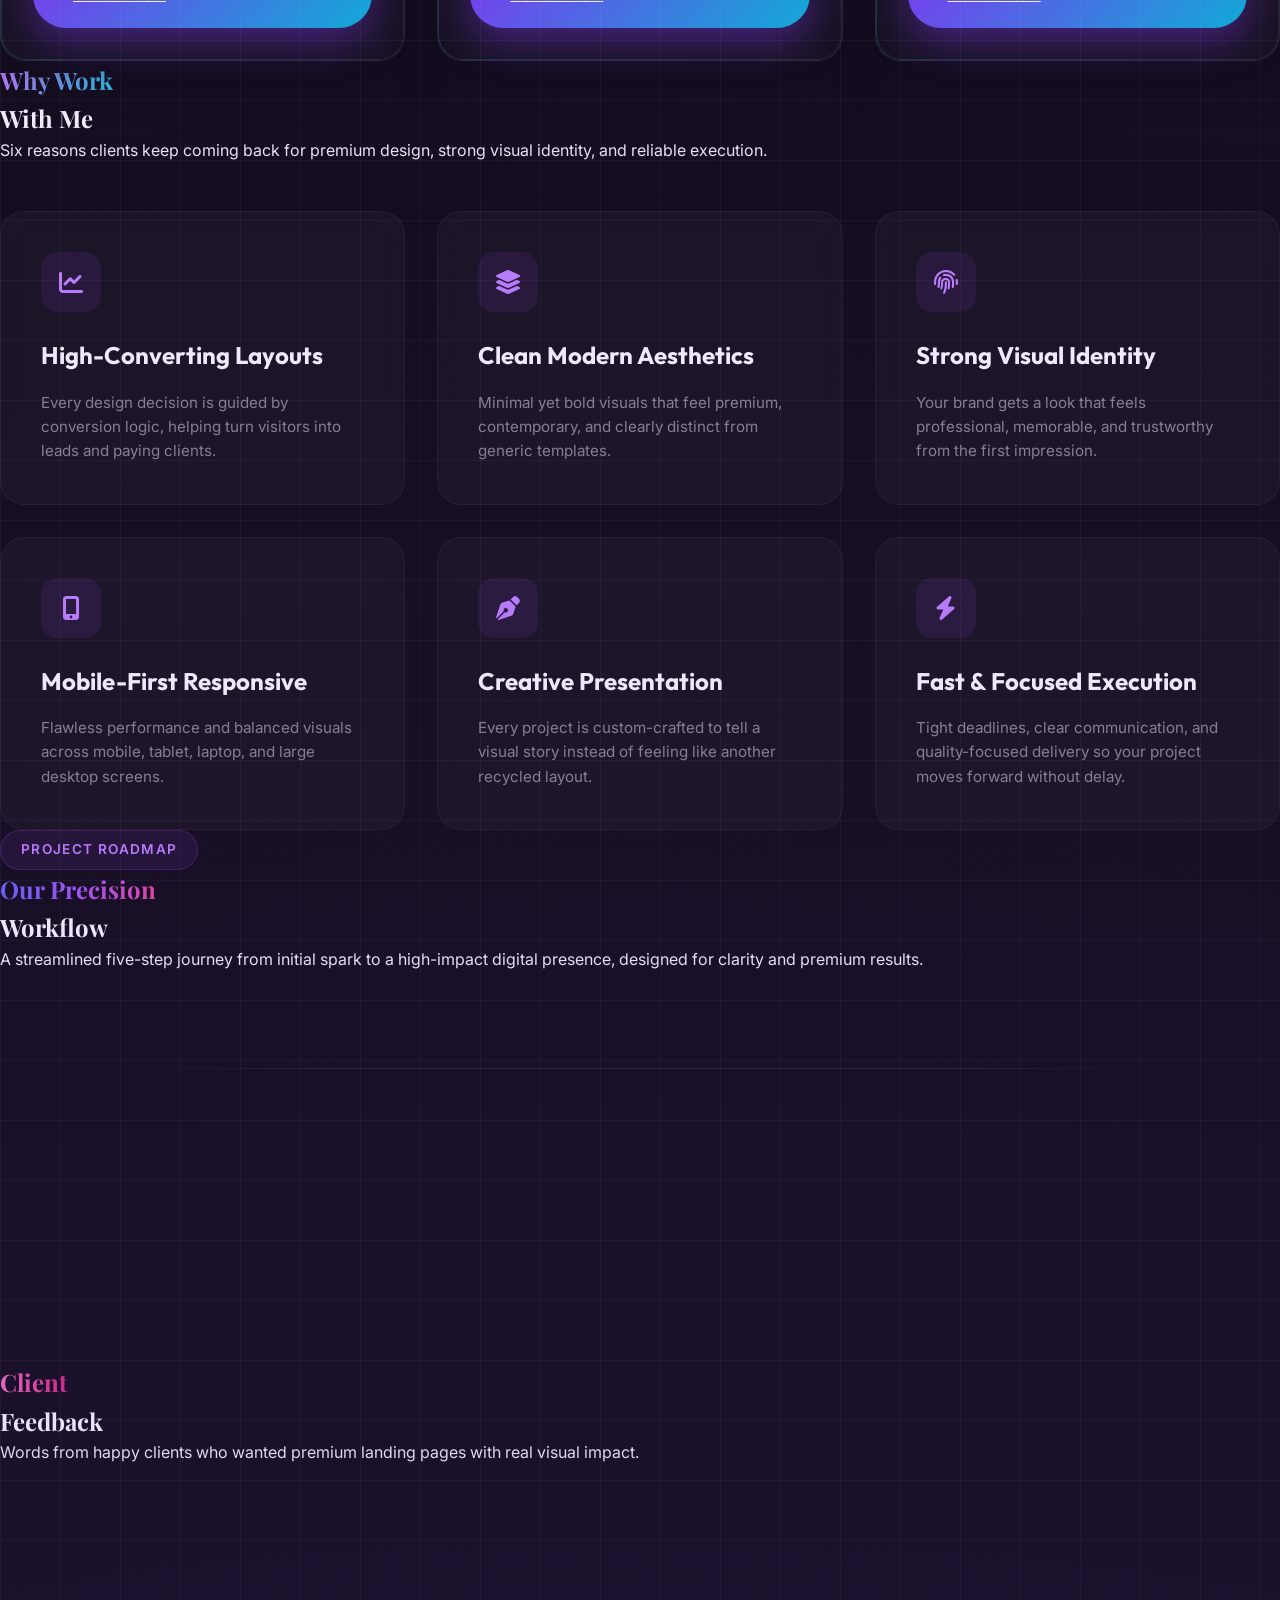
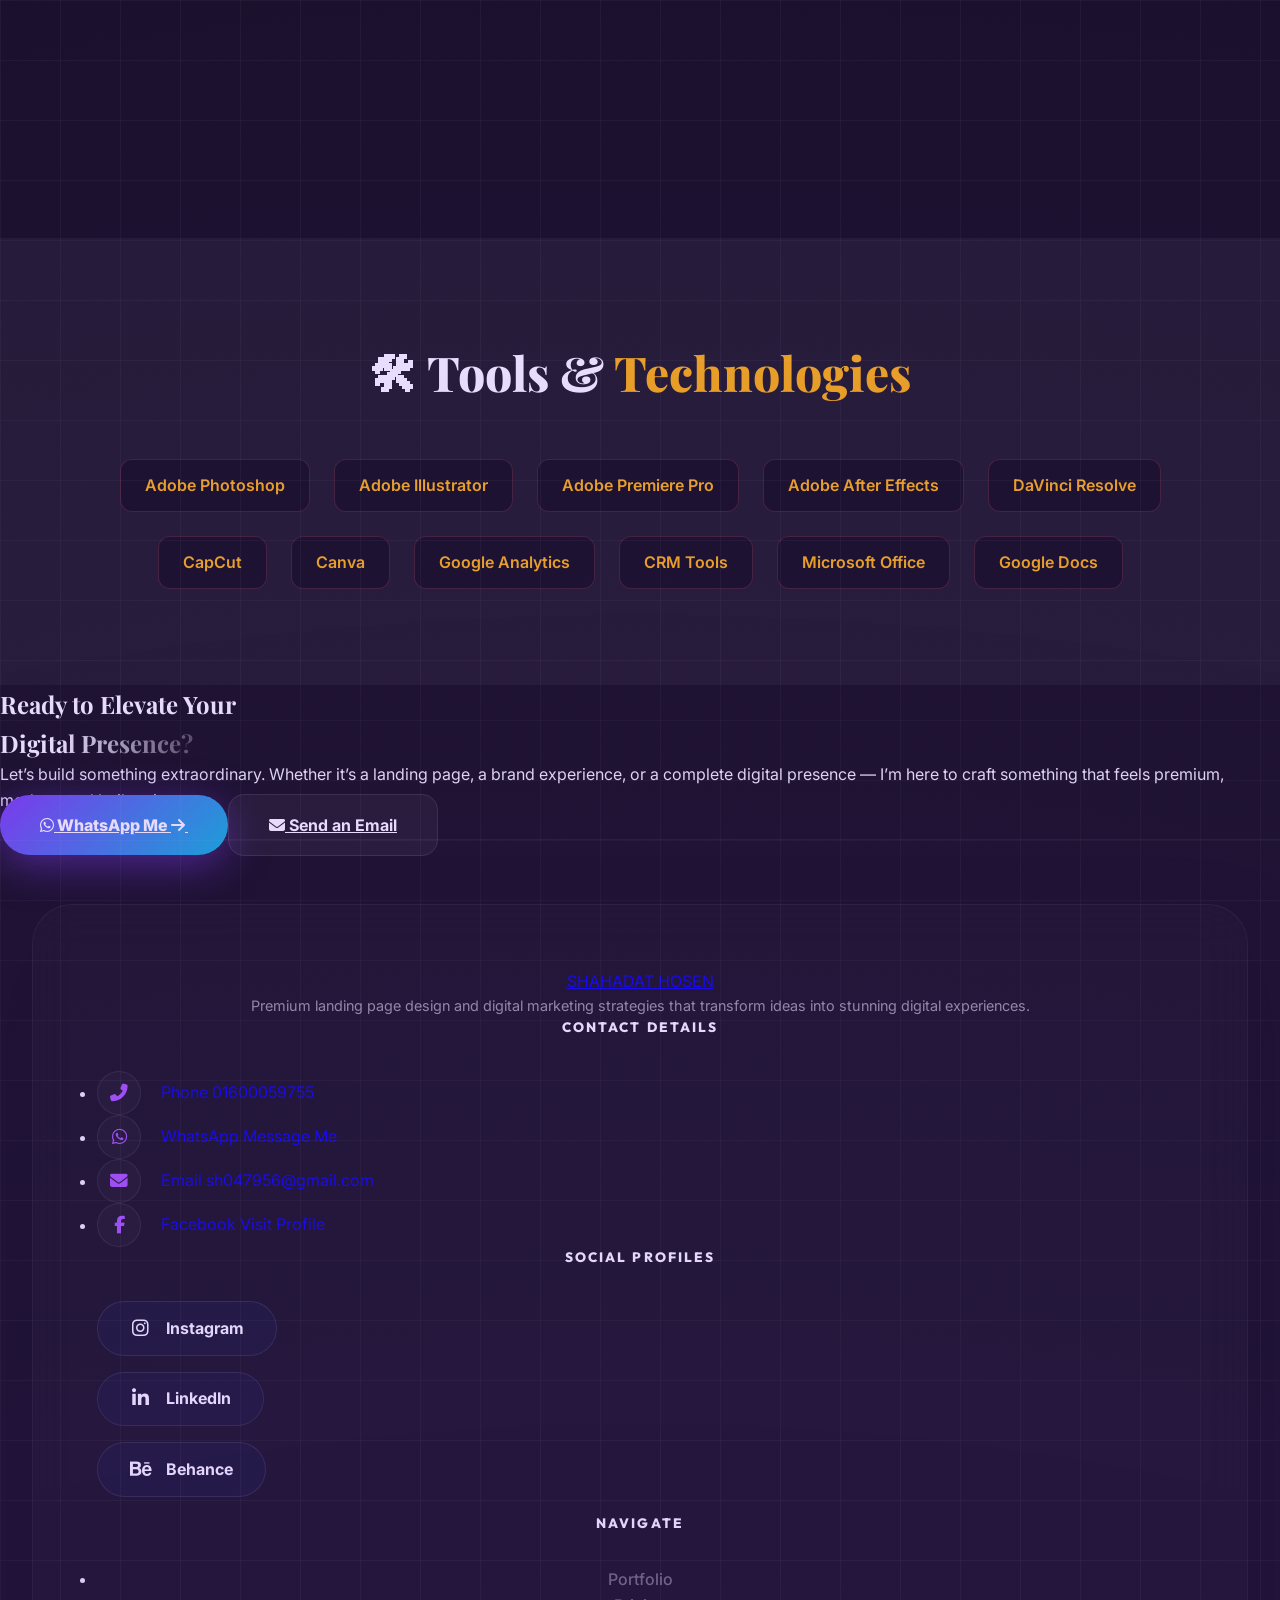
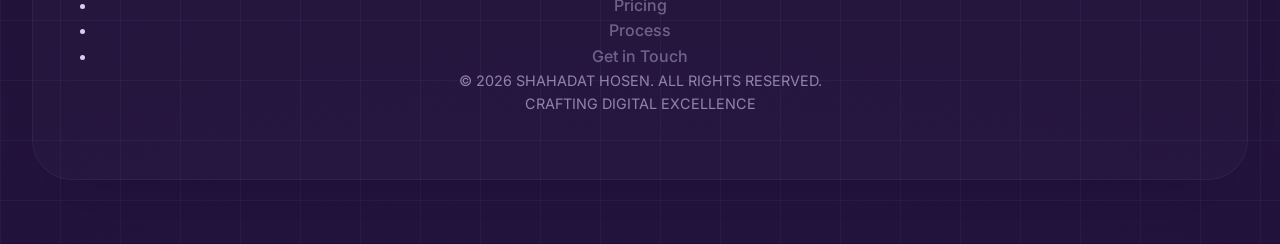
==== commit 38f10b74: "Add files via upload" ====
--- a/index.html
+++ b/index.html
@@ -1,370 +1,801 @@
-<!DOCTYPE html>
-<html lang="en">
-
-<head>
-    <meta charset="UTF-8">
-    <meta name="viewport" content="width=device-width, initial-scale=1.0">
-    <title>Shahadat Hosen | Digital Marketer & Technologist</title>
-    <meta name="description"
-        content="Portfolio of Shahadat Hosen, a Level 4 NSDA-certified Digital Marketer bridging creativity and technical expertise.">
-    <link rel="preconnect" href="https://fonts.googleapis.com">
-    <link rel="preconnect" href="https://fonts.gstatic.com" crossorigin>
-    <link
-        href="https://fonts.googleapis.com/css2?family=Outfit:wght@300;400;600;800&family=Inter:wght@400;500;700&display=swap"
-        rel="stylesheet">
-    <link rel="stylesheet" href="style.css">
-    <link rel="stylesheet" href="https://cdnjs.cloudflare.com/ajax/libs/font-awesome/6.5.1/css/all.min.css">
-</head>
-
-<body>
-    <div class="cursor-glow"></div>
-    <nav class="navbar">
-        <div class="nav-brand">SHAHADAT HOSEN</div>
-        <button class="hamburger" id="hamburger" aria-label="Toggle navigation">
-            <span></span>
-            <span></span>
-            <span></span>
-        </button>
-        <ul class="nav-links" id="nav-links">
-            <li><a href="#home">Home</a></li>
-            <li><a href="#about">About</a></li>
-            <li><a href="#academia">Academics</a></li>
-            <li><a href="#portfolio">Portfolio</a></li>
-            <li><a href="#experience">Experience</a></li>
-            <li><a href="#skills">Skills</a></li>
-            <li><a href="#contact">Contact</a></li>
-        </ul>
-    </nav>
-
-    <main>
-        <section id="home" class="hero">
-            <div class="hero-content">
-                <span class="badge">NSDA-Certified</span>
-                <h1 class="hero-title"><span>Shahadat Hosen</span></h1>
-                <p class="hero-subtitle">Digital Marketer • Technologist • Creative Thinker</p>
-                <p class="hero-description">I craft meaningful digital experiences that connect buyers with brands,
-                    blending creativity with data-driven precision.</p>
-                <div class="hero-actions">
-                    <a href="#contact" class="btn btn-primary">Work With Me</a>
-                    <a href="#about" class="btn btn-secondary">Discover More</a>
-                </div>
-            </div>
-            <div class="hero-visual">
-                <div class="image-wrapper">
-                    <img src="https://i.ibb.co/5gDztVZ9/Call-center.jpg"
-                        alt="Shahadat Hosen Profile" class="profile-img">
-                </div>
-            </div>
-        </section>
-
-        <section id="about" class="about">
-            <div class="container">
-                <h2 class="section-title"> About <span>Me</span></h2>
-                <div class="about-grid">
-                    <div class="about-text">
-                        <p>We are dedicated to delivering high-quality digital solutions that help businesses grow
-                            online. As an <strong>NSDA Level-4 Certified Digital Marketer</strong>, we specialize in
-                            combining creativity with strategy to produce results-driven designs, videos, and marketing
-                            campaigns.</p>
-                        <p>What sets me apart? I don't just run campaigns—I engineer measurable growth by blending
-                            technical expertise with creative vision.</p>
-                        <p>I also hold a <strong>Graphic Design Level 2 Certificate</strong> from <strong>Muslim Aid Organization</strong>, further strengthening my creative foundation.</p>
-                    </div>
-                    <div class="about-stats">
-                        <div class="stat-card">
-                            <h3>HSC GPA: 5.00</h3>
-                            <p>Pirganj Govt. College</p>
-                        </div>
-                        <div class="stat-card">
-                            <h3>SSC GPA: 4.89</h3>
-                            <p>Academic Excellence</p>
-                        </div>
-                        <div class="stat-card">
-                            <h3>B.Sc. in Physics</h3>
-                            <p>Dhaka College</p>
-                        </div>
-                        <div class="stat-card">
-                            <h3>360+ Hours</h3>
-                            <p>Instructional Leadership</p>
-                        </div>
-                    </div>
-                </div>
-            </div>
-        </section>
-
-        <section id="academia" class="experience">
-            <div class="container">
-                <h2 class="section-title">Academic & Analytical <span>Foundation</span></h2>
-                <div class="highlights-grid">
-                    <div class="highlights-column">
-                        <ul class="highlight-list">
-                            <li class="highlight-item">
-                                <h4>Scientific Inquiry</h4>
-                                <p>4th-year B.Sc. Physics student at Dhaka College. Developing high-level proficiency in
-                                    calculus, thermal sciences, and complex troubleshooting.</p>
-                            </li>
-                            <li class="highlight-item">
-                                <h4>Foundational Excellence</h4>
-                                <p>Perfect GPA of 5.00 in HSC (Pirganj Govt. College) and 4.89 GPA in SSC, demonstrating
-                                    a history of consistent top-tier performance.</p>
-                            </li>
-                        </ul>
-                    </div>
-                    <div class="highlights-column">
-                        <ul class="highlight-list">
-                            <li class="highlight-item">
-                                <h4>Pedagogical Expertise</h4>
-                                <p>Home Tutor for SSC and HSC students (Physics, Chemistry, Mathematics). Creating
-                                    customized lesson plans for Bengali and English version students.</p>
-                            </li>
-                            <li class="highlight-item">
-                                <h4>Multidisciplinary Synthesis</h4>
-                                <p>Combining analytical scientific training with creative technical skills to develop
-                                    meaningful, data-backed marketing solutions.</p>
-                            </li>
-                        </ul>
-                    </div>
-                </div>
-            </div>
-        </section>
-
-        <section id="portfolio" class="expertise">
-            <div class="container">
-                <h2 class="section-title">My <span>Portfolio</span></h2>
-                <div class="expertise-grid">
-                    <!-- Graphic Design -->
-                    <div class="expertise-card">
-                        <div class="icon">🎨</div>
-                        <h3>Graphic Design</h3>
-                        <div class="card-content">
-                            <p>We create visually appealing designs that capture attention and strengthen brand
-                                identity.</p>
-                            <h4>Work Includes:</h4>
-                            <ul>
-                                <li>Social Media Posts (Facebook, Instagram Ads)</li>
-                                <li>Business Flyers, Posters & Banners</li>
-                                <li>Brand Identity & Visual Concepts</li>
-                                <li>Marketing Creatives for Campaigns</li>
-                            </ul>
-                        </div>
-                        <div class="card-footer">
-                            <p>Focus: Modern, clean, and engaging visuals.</p>
-                        </div>
-                    </div>
-
-                    <!-- Video Editing -->
-                    <div class="expertise-card">
-                        <div class="icon">🎬</div>
-                        <h3>Video Editing</h3>
-                        <div class="card-content">
-                            <p>We produce engaging videos that boost audience retention and brand visibility.</p>
-                            <h4>Services Include:</h4>
-                            <ul>
-                                <li>YouTube Video Editing</li>
-                                <li>Short-form Content (Reels, TikTok)</li>
-                                <li>Motion Graphics & Visual Effects</li>
-                                <li>Color Grading & Audio Enhancement</li>
-                            </ul>
-                        </div>
-                        <div class="card-footer">
-                            <p>Style: High-impact, fast-paced, and engaging.</p>
-                        </div>
-                    </div>
-
-                    <!-- Digital Marketing -->
-                    <div class="expertise-card">
-                        <div class="icon">📈</div>
-                        <h3>Digital Marketing</h3>
-                        <div class="card-content">
-                            <p>We develop and execute strategies that drive traffic, leads, and sales.</p>
-                            <h4>Services Include:</h4>
-                            <ul>
-                                <li>SEO (On-page & Off-page)</li>
-                                <li>Social Media Marketing & Management</li>
-                                <li>Facebook & Google Ads Campaigns</li>
-                                <li>Lead Generation & Funnel Strategy</li>
-                            </ul>
-                        </div>
-                        <div class="card-footer">
-                            <p>Priority: Data-driven strategies & high ROI.</p>
-                        </div>
-                    </div>
-
-                    <!-- CMS Website Development -->
-                    <div class="expertise-card">
-                        <div class="icon">🌐</div>
-                        <h3>CMS Development</h3>
-                        <div class="card-content">
-                            <p>We build responsive, SEO-ready websites to establish your digital presence and drive
-                                sales.</p>
-                            <h4>Services Include:</h4>
-                            <ul>
-                                <li>WordPress Design & WooCommerce Setup</li>
-                                <li>Theme Customization & Site Management</li>
-                                <li>Landing Pages for Lead Gen</li>
-                                <li>Speed Optimization & Basic SEO Setup</li>
-                                <li>Fully Responsive Mobile-Friendly Design</li>
-                            </ul>
-                        </div>
-                        <div class="card-footer">
-                            <p>Focus: High-Performance, Scalable Sites.</p>
-                        </div>
-                    </div>
-                </div>
-            </div>
-        </section>
-
-        <section id="experience" class="experience">
-            <div class="container">
-                <h2 class="section-title">Experience & <span>Value</span></h2>
-                <div class="highlights-grid">
-                    <div class="highlights-column">
-                        <h3 class="column-title">💼 Highlights</h3>
-                        <ul class="highlight-list">
-                            <li class="highlight-item">
-                                <h4>360+ Hours</h4>
-                                <p>Delivered 360+ hours of digital marketing training.</p>
-                            </li>
-                            <li class="highlight-item">
-                                <h4>Enhanced Visibility</h4>
-                                <p>Helped businesses improve online visibility and lead generation.</p>
-                            </li>
-                            <li class="highlight-item">
-                                <h4>Real-World Marketing</h4>
-                                <p>Experience in real-world marketing and customer engagement.</p>
-                            </li>
-                            <li class="highlight-item">
-                                <h4>Strategy Builder</h4>
-                                <p>Strong ability to simplify complex strategies into actionable results.</p>
-                            </li>
-                        </ul>
-                    </div>
-                    <div class="highlights-column">
-                        <h3 class="column-title">🌟 Why Me</h3>
-                        <ul class="highlight-list">
-                            <li class="highlight-item">
-                                <h4>Client-Focused</h4>
-                                <p>Approach with clear communication and fast delivery.</p>
-                            </li>
-                            <li class="highlight-item">
-                                <h4>Strategic Mindset</h4>
-                                <p>Blending creative vision with data-driven strategy.</p>
-                            </li>
-                            <li class="highlight-item">
-                                <h4>Detail-Oriented</h4>
-                                <p>Commitment to quality and measurable results.</p>
-                            </li>
-                            <li class="highlight-item">
-                                <h4>Growth Partner</h4>
-                                <p>Dedicated to bringing your digital ideas to life.</p>
-                            </li>
-                        </ul>
-                    </div>
-                </div>
-            </div>
-        </section>
-
-        <section id="skills" class="tools">
-            <div class="container">
-                <h2 class="section-title">🛠 Tools & <span>Technologies</span></h2>
-                <div class="tools-grid">
-                    <span class="tool-tag">Adobe Photoshop</span>
-                    <span class="tool-tag">Adobe Illustrator</span>
-                    <span class="tool-tag">Adobe Premiere Pro</span>
-                    <span class="tool-tag">Adobe After Effects</span>
-                    <span class="tool-tag">DaVinci Resolve</span>
-                    <span class="tool-tag">CapCut</span>
-                    <span class="tool-tag">Canva</span>
-                    <span class="tool-tag">Google Analytics</span>
-                    <span class="tool-tag">CRM Tools</span>
-                    <span class="tool-tag">Microsoft Office</span>
-                    <span class="tool-tag">Google Docs</span>
-                </div>
-            </div>
-        </section>
-
-        <section id="contact" class="contact">
-            <div class="container">
-                <h2 class="section-title">📞 Let’s Work <span>Together</span></h2>
-                <p class="form-tagline">Have something to write?</p>
-                <div class="contact-grid">
-                    <div class="contact-form-container">
-                        <form id="contact-form" action="https://formspree.io/f/xzdydkgo" method="POST" class="premium-form">
-                            <div class="form-row">
-                                <div class="form-group">
-                                    <label for="first-name">First Name</label>
-                                    <input type="text" id="first-name" name="first_name" placeholder="Your name.." required>
-                                </div>
-                                <div class="form-group">
-                                    <label for="last-name">Last Name</label>
-                                    <input type="text" id="last-name" name="last_name" placeholder="Your last name.." required>
-                                </div>
-                            </div>
-                            
-                            <div class="form-group">
-                                <label for="email">Email Address</label>
-                                <input type="email" id="email" name="email" placeholder="Your Email.." required>
-                            </div>
-
-                            <div class="form-group">
-                                <label for="country">Country</label>
-                                <select id="country" name="country">
-                                    <option value="bangladesh">Bangladesh</option>
-                                    <option value="australia" selected>Australia</option>
-                                    <option value="usa">USA</option>
-                                    <option value="uk">UK</option>
-                                    <option value="canada">Canada</option>
-                                </select>
-                            </div>
-
-                            <div class="form-group">
-                                <label for="subject">Subject</label>
-                                <textarea id="subject" name="subject" placeholder="Write something.." style="height:150px" required></textarea>
-                            </div>
-
-                            <button type="submit" class="btn btn-primary submit-btn">Submit Message</button>
-                        </form>
-                        <div id="form-response" class="form-response-message"></div>
-                    </div>
-
-                    <div class="contact-info">
-                        <div class="contact-details">
-                            <div class="contact-item">
-                                <span class="icon">📧</span>
-                                <a href="mailto:sh0479056@gmail.com">sh0479056@gmail.com</a>
-                            </div>
-                            <div class="contact-item">
-                                <span class="icon">📞</span>
-                                <a href="tel:+8801703610001">+8801703610001</a>
-                            </div>
-                            <div class="contact-item">
-                                <span class="icon">📍</span>
-                                <span>Mohammadpur, Dhaka 1207</span>
-                            </div>
-                        </div>
-                        <div class="contact-card">
-                            <a href="https://www.google.com/maps/search/Mohammadpur,+Dhaka+1207" target="_blank"
-                                class="btn btn-secondary">Open in Google Maps</a>
-                        </div>
-                    </div>
-                </div>
-            </div>
-        </section>
-    </main>
-
-    <footer>
-        <div class="footer-content">
-            <div class="social-links">
-                <a href="https://www.facebook.com/shaddat.hossen.3" target="_blank" aria-label="Facebook"><i class="fab fa-facebook-f"></i></a>
-                <a href="https://www.instagram.com/shahadat.hosen.shazed/" target="_blank" aria-label="Instagram"><i class="fab fa-instagram"></i></a>
-                <a href="https://www.linkedin.com/in/shazed0001/" target="_blank" aria-label="LinkedIn"><i class="fab fa-linkedin-in"></i></a>
-                <a href="https://x.com/ShahadatHoshen3" target="_blank" aria-label="Twitter"><i class="fab fa-x-twitter"></i></a>
-            </div>
-            <p>&copy; 2026 Shahadat Hosen. All rights reserved.</p>
-        </div>
-    </footer>
-
-    <script src="script.js"></script>
-</body>
-
-</html>+<!DOCTYPE html>
+<html lang="en">
+
+<head>
+    <meta charset="UTF-8">
+    <meta name="viewport" content="width=device-width, initial-scale=1.0">
+    <title>Shahadat Hosen | Digital Marketer & Technologist</title>
+    <meta name="description"
+        content="Portfolio of Shahadat Hosen, a Level 4 NSDA-certified Digital Marketer bridging creativity and technical expertise.">
+    <link rel="preconnect" href="https://fonts.googleapis.com">
+    <link rel="preconnect" href="https://fonts.gstatic.com" crossorigin>
+    <link
+        href="https://fonts.googleapis.com/css2?family=Playfair+Display:ital,wght@0,400;0,600;0,700;1,400&family=Inter:wght@300;400;500;600;700&family=Outfit:wght@400;500;600;700;800&display=swap"
+        rel="stylesheet">
+    <script src="https://cdn.tailwindcss.com"></script>
+    <link rel="stylesheet" href="style.css">
+    <link rel="stylesheet" href="https://cdnjs.cloudflare.com/ajax/libs/font-awesome/6.5.1/css/all.min.css">
+</head>
+
+<body>
+    <div class="cursor-glow"></div>
+
+    <!-- Global Theme Backgrounds -->
+    <div class="theme-grid-bg"></div>
+    <div class="theme-noise"></div>
+
+    
+    <nav id="sk-top-navbar">
+      <div class="sk-top-navbar-shell">
+        <div class="sk-top-navbar-inner">
+          <a href="#home" class="sk-brand">SHAHADAT HOSEN</a>
+
+          <div class="sk-desktop-menu">
+            <a href="#home" class="sk-nav-link">Home</a>
+            <a href="#about" class="sk-nav-link">About</a>
+            <a href="#projects" class="sk-nav-link">Portfolio</a>
+            <a href="#pricing" class="sk-nav-link">Pricing</a>
+            <a href="#why-me" class="sk-nav-link">Why Me</a>
+            <a href="#process" class="sk-nav-link">Process</a>
+            <a href="#testimonials" class="sk-nav-link">Reviews</a>
+          </div>
+
+          <div class="sk-cta-wrap">
+            <a href="https://wa.link/pe4nfi" target="_blank" rel="noopener noreferrer" class="sk-btn sk-btn-whatsapp">
+              <svg viewBox="0 0 24 24" fill="none" stroke="currentColor" stroke-width="1.9">
+                <path d="M21 12a8.99 8.99 0 0 1-13.07 7.93L3 21l1.07-4.93A9 9 0 1 1 21 12Z"></path>
+              </svg>
+              <span>Hire Me</span>
+            </a>
+            <a href="#cta" class="sk-btn sk-btn-call">
+              <span>Contact</span>
+            </a>
+          </div>
+
+          <button id="sk-menu-toggle" class="sk-menu-toggle" aria-label="Toggle menu">
+            <svg id="sk-menu-icon" viewBox="0 0 24 24" fill="none" stroke="currentColor" stroke-width="2">
+              <path stroke-linecap="round" stroke-linejoin="round" d="M4 6h16M4 12h16m-7 6h7"></path>
+            </svg>
+            <svg id="sk-close-icon" viewBox="0 0 24 24" fill="none" stroke="currentColor" stroke-width="2" style="display:none;">
+              <path stroke-linecap="round" stroke-linejoin="round" d="M6 18L18 6M6 6l12 12"></path>
+            </svg>
+          </button>
+        </div>
+
+        <div id="sk-mobile-menu" class="sk-mobile-menu">
+          <div class="sk-mobile-menu-inner">
+            <a href="#home" class="sk-mobile-link">Home</a>
+            <a href="#about" class="sk-mobile-link">About</a>
+            <a href="#projects" class="sk-mobile-link">Portfolio</a>
+            <a href="#pricing" class="sk-mobile-link">Pricing</a>
+            <a href="#why-me" class="sk-mobile-link">Why Me</a>
+            <a href="#process" class="sk-mobile-link">Process</a>
+            <a href="#testimonials" class="sk-mobile-link">Reviews</a>
+            <a href="#cta" class="sk-mobile-link">Contact</a>
+
+            <div class="sk-mobile-actions">
+              <a href="https://wa.link/pe4nfi" target="_blank" rel="noopener noreferrer" class="sk-btn sk-btn-whatsapp">
+                <svg viewBox="0 0 24 24" fill="none" stroke="currentColor" stroke-width="1.9">
+                  <path d="M21 12a8.99 8.99 0 0 1-13.07 7.93L3 21l1.07-4.93A9 9 0 1 1 21 12Z"></path>
+                </svg>
+                <span>Hire Me</span>
+              </a>
+            </div>
+          </div>
+        </div>
+      </div>
+    </nav>
+
+
+    <main>
+        <section id="home" class="hero">
+            <div class="hero-content">
+                <span class="badge">NSDA-Certified</span>
+                <h1 class="hero-title"><span>Shahadat Hosen</span></h1>
+                <p class="hero-subtitle">Digital Marketer • Technologist • Creative Thinker</p>
+                <p class="hero-description">I craft meaningful digital experiences that connect buyers with brands,
+                    blending creativity with data-driven precision.</p>
+                <div class="hero-actions">
+                    <a href="#cta" class="btn btn-primary">Work With Me</a>
+                    <a href="#about" class="btn btn-secondary">Discover More</a>
+                </div>
+            </div>
+            <div class="hero-visual">
+                <div class="decorative-blur"></div>
+                <div class="rotating-ring ring-1"></div>
+                <div class="rotating-ring ring-2"></div>
+                <div class="rotating-ring ring-3"></div>
+                <div class="floating-badge badge-top-left">Vision</div>
+                <div class="floating-badge badge-bottom-right">Impact</div>
+                <div class="image-wrapper">
+                    <div class="shine"></div>
+                    <div class="overlay-gradient"></div>
+                    <a href="https://ibb.co.com/M5PyFB2S">
+                        <img src="https://i.ibb.co.com/93ymQZ8g/Call-center.jpg" alt="Call-center" border="0" class="profile-img">
+                    </a>
+                </div>
+                <div class="float-dot dot-1"></div>
+                <div class="float-dot dot-2"></div>
+                <div class="float-dot dot-3"></div>
+            </div>
+        </section>
+
+        <section id="about" class="about">
+            <div class="container">
+                <h2 class="section-title"> About <span>Me</span></h2>
+                <div class="about-grid">
+                    <div class="about-text">
+                        <p>We are dedicated to delivering high-quality digital solutions that help businesses grow
+                            online. As an <strong>NSDA Level-4 Certified Digital Marketer</strong>, we specialize in
+                            combining creativity with strategy to produce results-driven designs, videos, and marketing
+                            campaigns.</p>
+                        <p>What sets me apart? I don't just run campaigns—I engineer measurable growth by blending
+                            technical expertise with creative vision.</p>
+                        <p>I also hold a <strong>Graphic Design Level 2 Certificate</strong> from <strong>Muslim Aid Organization</strong>, further strengthening my creative foundation.</p>
+                    </div>
+                    <div class="about-stats">
+                        <div class="stat-card">
+                            <h3>HSC GPA: 5.00</h3>
+                            <p>Pirganj Govt. College</p>
+                        </div>
+                        <div class="stat-card">
+                            <h3>SSC GPA: 4.89</h3>
+                            <p>Academic Excellence</p>
+                        </div>
+                        <div class="stat-card">
+                            <h3>B.Sc. in Physics</h3>
+                            <p>Dhaka College</p>
+                        </div>
+                        <div class="stat-card">
+                            <h3>360+ Hours</h3>
+                            <p>Instructional Leadership</p>
+                        </div>
+                    </div>
+                </div>
+            </div>
+        </section>
+
+        <!-- E-Commerce & Specializations Section -->
+        <section id="ecommerce" class="relative py-24 sm:py-32 overflow-hidden bg-[#030712]">
+            <div class="absolute inset-0 ecom-grid-bg"></div>
+            <div class="ecom-glow-orb-1 bg-purple-600/10 w-[600px] h-[600px] rounded-full blur-[120px] absolute -top-[10%] -left-[10%]"></div>
+            <div class="ecom-glow-orb-2 bg-cyan-600/10 w-[500px] h-[500px] rounded-full blur-[100px] absolute bottom-0 right-0"></div>
+            
+            <div class="relative z-10 max-w-7xl mx-auto px-6 lg:px-8">
+                <div class="text-center mb-20 animate-on-scroll">
+                    <span class="ecom-badge">Our Expertise</span>
+                    <h2 class="font-outfit text-4xl sm:text-6xl font-bold tracking-tight mb-6 mt-4">
+                        <span class="ecom-heading-gradient">Core</span>
+                        <span class="text-white">Specializations</span>
+                    </h2>
+                    <p class="max-w-2xl mx-auto text-white/40 text-lg">
+                        Transforming your digital presence with a comprehensive suite of high-end design, marketing, and development solutions.
+                    </p>
+                </div>
+
+                <div class="grid grid-cols-1 md:grid-cols-2 lg:grid-cols-4 gap-8">
+                    <!-- Graphic Design -->
+                    <div class="spec-card group animate-on-scroll" style="transition-delay: 0.1s;">
+                        <div class="spec-icon-wrap">
+                            <i class="fas fa-palette"></i>
+                        </div>
+                        <h3 class="spec-title">Graphic Design</h3>
+                        <p class="spec-desc">We create visually appealing designs that capture attention and strengthen brand identity.</p>
+                        
+                        <div class="spec-list-wrap">
+                            <span class="spec-list-label">Work Includes:</span>
+                            <ul class="spec-list">
+                                <li>Social Media Posts (FB/IG)</li>
+                                <li>Business Flyers & Posters</li>
+                                <li>Brand Identity Concepts</li>
+                                <li>Marketing Creatives</li>
+                            </ul>
+                        </div>
+                        <div class="spec-footer">
+                            <span class="spec-tag">Focus: Modern & Clean</span>
+                        </div>
+                    </div>
+
+                    <!-- Video Editing -->
+                    <div class="spec-card group animate-on-scroll" style="transition-delay: 0.2s;">
+                        <div class="spec-icon-wrap">
+                            <i class="fas fa-film"></i>
+                        </div>
+                        <h3 class="spec-title">Video Editing</h3>
+                        <p class="spec-desc">We produce engaging videos that boost audience retention and brand visibility.</p>
+                        
+                        <div class="spec-list-wrap">
+                            <span class="spec-list-label">Services Include:</span>
+                            <ul class="spec-list">
+                                <li>YouTube Video Editing</li>
+                                <li>Short-form (Reels/TikTok)</li>
+                                <li>Motion Graphics & VFX</li>
+                                <li>Color & Audio Grading</li>
+                            </ul>
+                        </div>
+                        <div class="spec-footer">
+                            <span class="spec-tag">Style: High-Impact</span>
+                        </div>
+                    </div>
+
+                    <!-- Digital Marketing -->
+                    <div class="spec-card group animate-on-scroll" style="transition-delay: 0.3s;">
+                        <div class="spec-icon-wrap">
+                            <i class="fas fa-chart-line"></i>
+                        </div>
+                        <h3 class="spec-title">Digital Marketing</h3>
+                        <p class="spec-desc">We develop and execute strategies that drive traffic, leads, and sales.</p>
+                        
+                        <div class="spec-list-wrap">
+                            <span class="spec-list-label">Services Include:</span>
+                            <ul class="spec-list">
+                                <li>SEO (On-page & Off-page)</li>
+                                <li>SMM & Management</li>
+                                <li>FB & Google Ads</li>
+                                <li>Funnel & Lead Gen</li>
+                            </ul>
+                        </div>
+                        <div class="spec-footer">
+                            <span class="spec-tag">Priority: High ROI</span>
+                        </div>
+                    </div>
+
+                    <!-- CMS Development -->
+                    <div class="spec-card group animate-on-scroll" style="transition-delay: 0.4s;">
+                        <div class="spec-icon-wrap">
+                            <i class="fas fa-globe"></i>
+                        </div>
+                        <h3 class="spec-title">CMS Development</h3>
+                        <p class="spec-desc">We build responsive, SEO-ready websites to establish your digital presence and drive sales.</p>
+                        
+                        <div class="spec-list-wrap">
+                            <span class="spec-list-label">Services Include:</span>
+                            <ul class="spec-list">
+                                <li>WordPress & WooCommerce</li>
+                                <li>Theme Customization</li>
+                                <li>Landing Pages for Leads</li>
+                                <li>Speed & SEO Optimization</li>
+                            </ul>
+                        </div>
+                        <div class="spec-footer">
+                            <span class="spec-tag">Task: Performance Sites</span>
+                        </div>
+                    </div>
+                </div>
+            </div>
+        </section>
+
+        <section id="academia" class="experience">
+            <div class="container">
+                <h2 class="section-title">Academic & Analytical <span>Foundation</span></h2>
+                <div class="highlights-grid">
+                    <div class="highlights-column">
+                        <ul class="highlight-list">
+                            <li class="highlight-item">
+                                <h4>Scientific Inquiry</h4>
+                                <p>4th-year B.Sc. Physics student at Dhaka College. Developing high-level proficiency in
+                                    calculus, thermal sciences, and complex troubleshooting.</p>
+                            </li>
+                            <li class="highlight-item">
+                                <h4>Foundational Excellence</h4>
+                                <p>Perfect GPA of 5.00 in HSC (Pirganj Govt. College) and 4.89 GPA in SSC, demonstrating
+                                    a history of consistent top-tier performance.</p>
+                            </li>
+                        </ul>
+                    </div>
+                    <div class="highlights-column">
+                        <ul class="highlight-list">
+                            <li class="highlight-item">
+                                <h4>Pedagogical Expertise</h4>
+                                <p>Home Tutor for SSC and HSC students (Physics, Chemistry, Mathematics). Creating
+                                    customized lesson plans for Bengali and English version students.</p>
+                            </li>
+                            <li class="highlight-item">
+                                <h4>Multidisciplinary Synthesis</h4>
+                                <p>Combining analytical scientific training with creative technical skills to develop
+                                    meaningful, data-backed marketing solutions.</p>
+                            </li>
+                        </ul>
+                    </div>
+                </div>
+            </div>
+        </section>
+
+        <section id="projects" class="relative py-24 sm:py-32 overflow-hidden bg-[#030712]">
+  
+
+  <div class="absolute inset-0 projects-grid-bg"></div>
+
+  <div class="projects-orb bg-purple-600" style="width: 420px; height: 420px; top: 10%; right: -7%;"></div>
+  <div class="projects-orb bg-cyan-500" style="width: 340px; height: 340px; bottom: 8%; left: -5%; animation-delay: 2s;"></div>
+  <div class="projects-orb bg-fuchsia-500" style="width: 260px; height: 260px; top: 42%; left: 40%; animation-delay: 4s;"></div>
+
+  <div class="absolute inset-0 bg-[radial-gradient(circle_at_top,rgba(168,85,247,0.10),transparent_28%),radial-gradient(circle_at_bottom_right,rgba(34,211,238,0.08),transparent_28%)]"></div>
+
+  <div class="projects-top-line"></div>
+
+  <div class="relative z-10 max-w-7xl mx-auto px-6 lg:px-8">
+    <div class="text-center mb-14">
+      <div class="inline-flex justify-center mb-6">
+        <div class="projects-badge">
+          <span class="relative flex h-2.5 w-2.5">
+            <span class="absolute inline-flex h-full w-full rounded-full bg-cyan-400 opacity-75 animate-ping"></span>
+            <span class="relative inline-flex rounded-full h-2.5 w-2.5 bg-cyan-400"></span>
+          </span>
+          <span class="text-purple-300 text-xs sm:text-sm font-medium tracking-[0.22em] uppercase">
+            Portfolio
+          </span>
+        </div>
+      </div>
+
+      <h2 class="font-outfit text-3xl sm:text-5xl lg:text-6xl font-bold leading-tight mb-5">
+        <span class="projects-heading-gradient">Featured</span><br>
+        <span class="text-white">Projects</span>
+      </h2>
+
+      <p class="max-w-3xl mx-auto text-white/50 text-base sm:text-lg leading-relaxed">
+        A curated collection of premium landing pages and digital experiences designed to
+        captivate audiences, elevate brands, and drive real results.
+      </p>
+    </div>
+
+    <div class="projects-filter-wrap" id="projectsFilterTabs">
+      <button class="projects-filter-btn active" data-category="All">All</button>
+      <button class="projects-filter-btn" data-category="Restaurant">Restaurant</button>
+      <button class="projects-filter-btn" data-category="Digital Product">Digital Product</button>
+      <button class="projects-filter-btn" data-category="E-book">E-book</button>
+      <button class="projects-filter-btn" data-category="Action Figure">Action Figure</button>
+      <button class="projects-filter-btn" data-category="Food Product">Food Product</button>
+    </div>
+
+    <div class="projects-list" id="projectsGridFuture"></div>
+  </div>
+
+  
+</section>
+
+<section id="pricing" class="relative py-24 sm:py-32 overflow-hidden bg-[#030712]">
+  
+
+  <div class="absolute inset-0 pricing-grid-bg"></div>
+
+  <div class="pricing-orb bg-purple-600" style="width: 460px; height: 460px; top: 0; left: 50%; transform: translateX(-50%);"></div>
+  <div class="pricing-orb bg-cyan-500" style="width: 280px; height: 280px; bottom: 12%; left: -4%; animation-delay: 2s;"></div>
+  <div class="pricing-orb bg-fuchsia-500" style="width: 260px; height: 260px; top: 35%; right: -4%; animation-delay: 4s;"></div>
+
+  <div class="absolute inset-0 bg-[radial-gradient(circle_at_top,rgba(168,85,247,0.12),transparent_28%),radial-gradient(circle_at_bottom_left,rgba(34,211,238,0.08),transparent_28%)]"></div>
+
+  <div class="pricing-top-line"></div>
+
+  <div class="relative z-10 max-w-7xl mx-auto px-6 lg:px-8">
+    <div class="text-center mb-16">
+      <div class="inline-flex justify-center mb-6">
+        <div class="pricing-badge">
+          <span class="relative flex h-2.5 w-2.5">
+            <span class="absolute inline-flex h-full w-full rounded-full bg-purple-400 opacity-75 animate-ping"></span>
+            <span class="relative inline-flex rounded-full h-2.5 w-2.5 bg-purple-400"></span>
+          </span>
+          <span class="text-purple-300 text-xs sm:text-sm font-medium tracking-[0.22em] uppercase">
+            Pricing
+          </span>
+        </div>
+      </div>
+
+      <h2 class="font-outfit text-3xl sm:text-5xl lg:text-6xl font-bold leading-tight mb-5">
+        <span class="pricing-heading-gradient">Premium</span><br>
+        <span class="text-white">Professional Services</span>
+      </h2>
+
+      <p class="max-w-3xl mx-auto text-white/50 text-base sm:text-lg leading-relaxed">
+        Transparent pricing across Web Branding, Ads Management, and Video Marketing services.
+      </p>
+    </div>
+
+    <!-- Pricing Category Filters -->
+    <div class="projects-filter-wrap mb-14" id="pricingFilterTabs">
+      <button class="pricing-filter-btn active" data-category="All">All Services</button>
+      <button class="pricing-filter-btn" data-category="Web">Web & Branding</button>
+      <button class="pricing-filter-btn" data-category="Ads">Ads Management</button>
+      <button class="pricing-filter-btn" data-category="Video">Video & Social</button>
+    </div>
+
+    <div class="pricing-list" id="pricingGridFuture"></div>
+  </div>
+
+  
+</section>
+
+        <section id="why-me" class="relative py-24 sm:py-32 overflow-hidden bg-[#030712]">
+            <div class="absolute inset-0 why-me-grid-bg"></div>
+            <div class="why-me-orb bg-purple-600" style="width: 400px; height: 400px; top: -10%; left: -5%;"></div>
+            <div class="why-me-orb bg-cyan-500" style="width: 300px; height: 300px; bottom: 10%; right: -5%; animation-delay: 2s;"></div>
+            
+            <div class="relative z-10 max-w-7xl mx-auto px-6 lg:px-8">
+                <div class="text-center mb-16">
+                    <h2 class="font-outfit text-3xl sm:text-5xl lg:text-6xl font-bold leading-tight mb-5">
+                        <span class="why-me-heading-gradient">Why Work</span><br>
+                        <span class="text-white">With Me</span>
+                    </h2>
+                    <p class="max-w-3xl mx-auto text-white/50 text-base sm:text-lg">
+                        Six reasons clients keep coming back for premium design, strong visual identity, and reliable execution.
+                    </p>
+                </div>
+
+                <div class="why-me-grid">
+                    <div class="why-me-card">
+                        <div class="why-me-icon-wrap">
+                            <i class="fas fa-chart-line"></i>
+                        </div>
+                        <h3>High-Converting Layouts</h3>
+                        <p>Every design decision is guided by conversion logic, helping turn visitors into leads and paying clients.</p>
+                    </div>
+                    <div class="why-me-card">
+                        <div class="why-me-icon-wrap">
+                            <i class="fas fa-layer-group"></i>
+                        </div>
+                        <h3>Clean Modern Aesthetics</h3>
+                        <p>Minimal yet bold visuals that feel premium, contemporary, and clearly distinct from generic templates.</p>
+                    </div>
+                    <div class="why-me-card">
+                        <div class="why-me-icon-wrap">
+                            <i class="fas fa-fingerprint"></i>
+                        </div>
+                        <h3>Strong Visual Identity</h3>
+                        <p>Your brand gets a look that feels professional, memorable, and trustworthy from the first impression.</p>
+                    </div>
+                    <div class="why-me-card">
+                        <div class="why-me-icon-wrap">
+                            <i class="fas fa-mobile-alt"></i>
+                        </div>
+                        <h3>Mobile-First Responsive</h3>
+                        <p>Flawless performance and balanced visuals across mobile, tablet, laptop, and large desktop screens.</p>
+                    </div>
+                    <div class="why-me-card">
+                        <div class="why-me-icon-wrap">
+                            <i class="fas fa-pen-nib"></i>
+                        </div>
+                        <h3>Creative Presentation</h3>
+                        <p>Every project is custom-crafted to tell a visual story instead of feeling like another recycled layout.</p>
+                    </div>
+                    <div class="why-me-card">
+                        <div class="why-me-icon-wrap">
+                            <i class="fas fa-bolt"></i>
+                        </div>
+                        <h3>Fast & Focused Execution</h3>
+                        <p>Tight deadlines, clear communication, and quality-focused delivery so your project moves forward without delay.</p>
+                    </div>
+                </div>
+            </div>
+        </section>
+
+        <section id="process" class="relative py-24 sm:py-32 overflow-hidden bg-[#030712]">
+            <div class="absolute inset-0 process-grid-bg"></div>
+            <div class="process-glow-orb bg-indigo-500/10 w-[700px] h-[700px] rounded-full blur-[140px] absolute -top-[10%] left-1/2 -translate-x-1/2"></div>
+            
+            <div class="relative z-10 max-w-7xl mx-auto px-6 lg:px-8">
+                <div class="text-center mb-16">
+                    <div class="workflow-badge-wrap mb-6">
+                        <span class="workflow-badge">Project Roadmap</span>
+                    </div>
+                    <h2 class="font-outfit text-4xl sm:text-6xl font-bold tracking-tight mb-6">
+                        <span class="workflow-heading-gradient">Our Precision</span><br>
+                        <span class="text-white">Workflow</span>
+                    </h2>
+                    <p class="max-w-2xl mx-auto text-white/40 text-lg">
+                        A streamlined five-step journey from initial spark to a high-impact digital presence, designed for clarity and premium results.
+                    </p>
+                </div>
+
+                <div class="workflow-grid-container">
+                    <div class="workflow-steps-wrapper">
+                        <!-- Step 1 -->
+                        <div class="workflow-item">
+                            <div class="workflow-card group">
+                                <div class="workflow-number">01</div>
+                                <div class="workflow-icon">
+                                    <i class="fas fa-magnifying-glass"></i>
+                                </div>
+                                <h3>Discovery</h3>
+                                <p>Deep dive into your brand, goals, and audience to build a strategic foundation.</p>
+                                <div class="workflow-hover-glow"></div>
+                            </div>
+                        </div>
+
+                        <!-- Step 2 -->
+                        <div class="workflow-item">
+                            <div class="workflow-card group">
+                                <div class="workflow-number">02</div>
+                                <div class="workflow-icon">
+                                    <i class="fas fa-compass"></i>
+                                </div>
+                                <h3>Planning</h3>
+                                <p>Strategic wireframing and user flow planning for a seamless digital journey.</p>
+                                <div class="workflow-hover-glow"></div>
+                            </div>
+                        </div>
+
+                        <!-- Step 3 -->
+                        <div class="workflow-item">
+                            <div class="workflow-card group">
+                                <div class="workflow-number">03</div>
+                                <div class="workflow-icon">
+                                    <i class="fas fa-wand-magic-sparkles"></i>
+                                </div>
+                                <h3>Design Direction</h3>
+                                <p>Tailored visual concepts and style exploration to define your unique brand.</p>
+                                <div class="workflow-hover-glow"></div>
+                            </div>
+                        </div>
+
+                        <!-- Step 4 -->
+                        <div class="workflow-item">
+                            <div class="workflow-card group">
+                                <div class="workflow-number">04</div>
+                                <div class="workflow-icon">
+                                    <i class="fas fa-code-merge"></i>
+                                </div>
+                                <h3>Build & Polish</h3>
+                                <p>Pixel-perfect development with refined responsiveness and visual micro-interactions.</p>
+                                <div class="workflow-hover-glow"></div>
+                            </div>
+                        </div>
+
+                        <!-- Step 5 -->
+                        <div class="workflow-item">
+                            <div class="workflow-card group">
+                                <div class="workflow-number">05</div>
+                                <div class="workflow-icon">
+                                    <i class="fas fa-rocket"></i>
+                                </div>
+                                <h3>Launch Support</h3>
+                                <p>Final QA and deployment support to ensure everything goes live smoothly.</p>
+                                <div class="workflow-hover-glow"></div>
+                            </div>
+                        </div>
+                    </div>
+                </div>
+            </div>
+        </section>
+
+        <section id="testimonials" class="relative py-24 sm:py-32 overflow-hidden bg-[#030712]">
+            <div class="absolute inset-0 testimonials-grid-bg"></div>
+            <div class="testimonials-orb bg-fuchsia-600" style="width: 500px; height: 500px; top: 20%; right: -10%;"></div>
+            
+            <div class="relative z-10 max-w-7xl mx-auto px-6 lg:px-8">
+                <div class="text-center mb-16">
+                    <h2 class="font-outfit text-3xl sm:text-5xl lg:text-6xl font-bold leading-tight mb-5">
+                        <span class="testimonials-heading-gradient">Client</span><br>
+                        <span class="text-white">Feedback</span>
+                    </h2>
+                    <p class="max-w-3xl mx-auto text-white/50 text-base sm:text-lg">
+                        Words from happy clients who wanted premium landing pages with real visual impact.
+                    </p>
+                </div>
+
+                <div class="testimonials-grid" id="testimonialsGrid">
+                    <!-- Testimonial cards will be here -->
+                    <div class="testimonial-card">
+                        <div class="testimonial-header">
+                            <div class="testimonial-stars">
+                                <i class="fas fa-star"></i><i class="fas fa-star"></i><i class="fas fa-star"></i><i class="fas fa-star"></i><i class="fas fa-star"></i>
+                            </div>
+                        </div>
+                        <p class="testimonial-text">"SHAHADAT amar landing page ta ekdom premium look dise. Scroll korte korte pura cinematic feel ashchilo."</p>
+                        <div class="testimonial-footer">
+                            <div class="testimonial-info">
+                                <h4>Rakib Hasan</h4>
+                                <span>Entrepreneur</span>
+                            </div>
+                        </div>
+                    </div>
+                    <div class="testimonial-card">
+                        <div class="testimonial-header">
+                            <div class="testimonial-stars">
+                                <i class="fas fa-star"></i><i class="fas fa-star"></i><i class="fas fa-star"></i><i class="fas fa-star"></i><i class="fas fa-star"></i>
+                            </div>
+                        </div>
+                        <p class="testimonial-text">"The page felt custom-made, high-end, and way better than any template-based design I used before."</p>
+                        <div class="testimonial-footer">
+                            <div class="testimonial-info">
+                                <h4>Alex Morgan</h4>
+                                <span>Digital Creator</span>
+                            </div>
+                        </div>
+                    </div>
+                    <div class="testimonial-card">
+                        <div class="testimonial-header">
+                            <div class="testimonial-stars">
+                                <i class="fas fa-star"></i><i class="fas fa-star"></i><i class="fas fa-star"></i><i class="fas fa-star"></i><i class="fas fa-star"></i>
+                            </div>
+                        </div>
+                        <p class="testimonial-text">"Design ta clean, modern, ar mobile e o darun responsive chilo. Delivery o khub fast."</p>
+                        <div class="testimonial-footer">
+                            <div class="testimonial-info">
+                                <h4>Sadia Jannat</h4>
+                                <span>Marketing Lead</span>
+                            </div>
+                        </div>
+                    </div>
+                </div>
+            </div>
+        </section>
+
+        <section id="skills" class="tools">
+            <div class="container">
+                <h2 class="section-title">🛠 Tools & <span>Technologies</span></h2>
+                <div class="tools-grid">
+                    <span class="tool-tag">Adobe Photoshop</span>
+                    <span class="tool-tag">Adobe Illustrator</span>
+                    <span class="tool-tag">Adobe Premiere Pro</span>
+                    <span class="tool-tag">Adobe After Effects</span>
+                    <span class="tool-tag">DaVinci Resolve</span>
+                    <span class="tool-tag">CapCut</span>
+                    <span class="tool-tag">Canva</span>
+                    <span class="tool-tag">Google Analytics</span>
+                    <span class="tool-tag">CRM Tools</span>
+                    <span class="tool-tag">Microsoft Office</span>
+                    <span class="tool-tag">Google Docs</span>
+                </div>
+            </div>
+        </section>
+
+
+        <section id="cta" class="relative py-24 sm:py-32 overflow-hidden bg-[#030712] border-t border-white/5">
+            <div class="absolute inset-0 cta-gradient-bg"></div>
+            
+            <div class="relative z-10 max-w-5xl mx-auto px-6 text-center">
+                <h2 class="font-outfit text-4xl sm:text-6xl font-bold tracking-tight mb-8">
+                    <span class="text-white">Ready to Elevate Your</span><br>
+                    <span class="cta-heading-gradient">Digital Presence?</span>
+                </h2>
+                <p class="text-white/50 text-xl mb-12 max-w-3xl mx-auto">
+                    Let’s build something extraordinary. Whether it’s a landing page, a brand experience, or a complete digital presence — I’m here to craft something that feels premium, modern, and built to impress.
+                </p>
+                <div class="flex flex-wrap justify-center gap-6">
+                    <a href="https://wa.link/pe4nfi" target="_blank" class="sk-btn sk-btn-whatsapp primary-cta">
+                        <i class="fab fa-whatsapp"></i>
+                        <span>WhatsApp Me</span>
+                        <i class="fas fa-arrow-right ml-2 opacity-70"></i>
+                    </a>
+                    <a href="mailto:sh047956@gmail.com" class="sk-btn sk-btn-call secondary-cta">
+                        <i class="fas fa-envelope"></i>
+                        <span>Send an Email</span>
+                    </a>
+                </div>
+            </div>
+        </section>
+    <footer class="relative pt-32 pb-16 overflow-hidden bg-[#02040a]">
+        <!-- Footer Background Elements -->
+        <div class="absolute inset-0 footer-grid-pattern"></div>
+        <div class="footer-orb-1 bg-indigo-600/10 w-[600px] h-[600px] rounded-full blur-[140px] absolute -top-[10%] -left-[10%]"></div>
+        <div class="footer-orb-2 bg-magenta-600/10 w-[500px] h-[500px] rounded-full blur-[120px] absolute bottom-[-10%] right-[-10%]"></div>
+        
+        <div class="max-w-7xl mx-auto px-6 lg:px-8 relative z-10">
+            <!-- Glassmorphic Footer Card -->
+            <div class="footer-glass-card">
+                <div class="grid grid-cols-1 md:grid-cols-2 lg:grid-cols-4 gap-12 lg:gap-8 mb-16">
+                    <!-- Column 1: Brand & Social Chips -->
+                    <div class="lg:col-span-1">
+                        <a href="#home" class="font-outfit text-2xl font-black text-white mb-6 block">
+                            SHAHADAT <span class="text-indigo-500 uppercase">HOSEN</span>
+                        </a>
+                        <p class="text-white/40 text-base leading-relaxed">
+                            Premium landing page design and digital marketing strategies that transform ideas into stunning digital experiences.
+                        </p>
+                    </div>
+
+                    <!-- Column 2: Contact -->
+                    <div>
+                        <h4 class="footer-heading">Contact Details</h4>
+                        <ul class="space-y-6">
+                            <li>
+                                <a href="tel:01600059755" class="footer-contact-item group">
+                                    <div class="contact-icon-circle"><i class="fas fa-phone-alt"></i></div>
+                                    <div class="flex flex-col">
+                                        <span class="text-white/30 text-xs uppercase tracking-wider">Phone</span>
+                                        <span class="text-white group-hover:text-indigo-400 transition-colors">01600059755</span>
+                                    </div>
+                                </a>
+                            </li>
+                            <li>
+                                <a href="https://wa.link/pe4nfi" target="_blank" class="footer-contact-item group">
+                                    <div class="contact-icon-circle"><i class="fab fa-whatsapp"></i></div>
+                                    <div class="flex flex-col">
+                                        <span class="text-white/30 text-xs uppercase tracking-wider">WhatsApp</span>
+                                        <span class="text-white group-hover:text-indigo-400 transition-colors">Message Me</span>
+                                    </div>
+                                </a>
+                            </li>
+                            <li>
+                                <a href="mailto:sh047956@gmail.com" class="footer-contact-item group">
+                                    <div class="contact-icon-circle"><i class="fas fa-envelope"></i></div>
+                                    <div class="flex flex-col">
+                                        <span class="text-white/30 text-xs uppercase tracking-wider">Email</span>
+                                        <span class="text-white group-hover:text-indigo-400 transition-colors">sh047956@gmail.com</span>
+                                    </div>
+                                </a>
+                            </li>
+                            <li>
+                                <a href="https://www.facebook.com/shaddat.hossen.3" target="_blank" class="footer-contact-item group">
+                                    <div class="contact-icon-circle"><i class="fab fa-facebook-f"></i></div>
+                                    <div class="flex flex-col">
+                                        <span class="text-white/30 text-xs uppercase tracking-wider">Facebook</span>
+                                        <span class="text-white group-hover:text-indigo-400 transition-colors">Visit Profile</span>
+                                    </div>
+                                </a>
+                            </li>
+                        </ul>
+                    </div>
+
+                    <!-- Column 3: Social Links -->
+                    <div>
+                        <h4 class="footer-heading">Social Profiles</h4>
+                        <div class="flex flex-col gap-3">
+                            <a href="https://www.instagram.com/shahadat.hosen.shazed/?hl=en" target="_blank" class="social-profile-btn">
+                                <i class="fab fa-instagram"></i>
+                                <span>Instagram</span>
+                            </a>
+                            <a href="https://www.linkedin.com/in/shazed0001/" target="_blank" class="social-profile-btn">
+                                <i class="fab fa-linkedin-in"></i>
+                                <span>LinkedIn</span>
+                            </a>
+                            <a href="https://www.behance.net/shahadathosen21/moodboards" target="_blank" class="social-profile-btn">
+                                <i class="fab fa-behance"></i>
+                                <span>Behance</span>
+                            </a>
+                        </div>
+                    </div>
+
+                    <!-- Column 4: Quick Navigation -->
+                    <div>
+                        <h4 class="footer-heading">Navigate</h4>
+                        <ul class="space-y-4">
+                            <li><a href="#projects" class="footer-link-premium">Portfolio</a></li>
+                            <li><a href="#pricing" class="footer-link-premium">Pricing</a></li>
+                            <li><a href="#process" class="footer-link-premium">Process</a></li>
+                            <li><a href="#cta" class="footer-link-premium">Get in Touch</a></li>
+                        </ul>
+                    </div>
+                </div>
+
+                <!-- Footer Separator -->
+                <div class="pt-8 border-t border-white/5 flex flex-col md:flex-row justify-between items-center gap-4">
+                    <p class="text-white/20 text-sm">© 2026 SHAHADAT HOSEN. ALL RIGHTS RESERVED.</p>
+                    <p class="text-white/20 text-xs italic">CRAFTING DIGITAL EXCELLENCE</p>
+                </div>
+            </div>
+        </div>
+    </footer>
+
+    <!-- Floating Navigation Dock -->
+    <div id="floating-dock" class="sk-floating-dock">
+        <div class="dock-inner">
+            <a href="#home" class="dock-item">
+                <i class="fas fa-home"></i>
+                <span class="dock-label">Home</span>
+            </a>
+            <a href="#projects" class="dock-item">
+                <i class="fas fa-briefcase"></i>
+                <span class="dock-label">Projects</span>
+            </a>
+            <a href="#pricing" class="dock-item">
+                <i class="fas fa-dollar-sign"></i>
+                <span class="dock-label">Pricing</span>
+            </a>
+            
+            <div class="dock-actions">
+                <a href="https://wa.link/pe4nfi" target="_blank" class="dock-btn-premium dock-btn-purple">
+                    <i class="fab fa-whatsapp"></i>
+                    <span>WhatsApp</span>
+                </a>
+                <a href="tel:01600059755" class="dock-btn-premium dock-btn-teal">
+                    <i class="fas fa-phone-alt"></i>
+                    <span>Call</span>
+                </a>
+            </div>
+        </div>
+    </div>
+
+    <script src="script.js"></script>
+</body>
+</html>
--- a/style.css
+++ b/style.css
@@ -1,867 +1,2853 @@
-:root {
-    --bg-main: #0B0C10;
-    --bg-secondary: #1F2833;
-    --text-main: #C5C6C7;
-    --text-highlight: #FFFFFF;
-    --accent: #66FCF1;
-    --accent-hover: #45A29E;
-    
-    --font-heading: 'Outfit', sans-serif;
-    --font-body: 'Inter', sans-serif;
-}
-
-* {
-    margin: 0;
-    padding: 0;
-    box-sizing: border-box;
-}
-
-body {
-    background-color: var(--bg-main);
-    color: var(--text-main);
-    font-family: var(--font-body);
-    line-height: 1.6;
-    overflow-x: hidden;
-    scroll-behavior: smooth;
-}
-
-/* Typography */
-h1, h2, h3 {
-    font-family: var(--font-heading);
-    color: var(--text-highlight);
-}
-
-.section-title {
-    font-size: 3rem;
-    margin-bottom: 3rem;
-    text-align: center;
-    font-weight: 800;
-}
-
-.section-title span {
-    color: var(--accent);
-}
-
-/* Custom Cursor */
-.cursor-glow {
-    position: fixed;
-    top: 50%;
-    left: 50%;
-    width: 400px;
-    height: 400px;
-    background: radial-gradient(circle, rgba(102, 252, 241, 0.15) 0%, rgba(102, 252, 241, 0) 70%);
-    border-radius: 50%;
-    pointer-events: none;
-    transform: translate(-50%, -50%);
-    z-index: 0;
-    transition: transform 0.1s ease-out;
-}
-
-/* Navigation */
-.navbar {
-    position: fixed;
-    top: 0;
-    width: 100%;
-    display: flex;
-    justify-content: space-between;
-    align-items: center;
-    padding: 1.5rem 5%;
-    background: rgba(11, 12, 16, 0.8);
-    backdrop-filter: blur(10px);
-    z-index: 100;
-}
-
-.nav-brand {
-    font-family: var(--font-heading);
-    font-size: 1.8rem;
-    font-weight: 800;
-    color: var(--accent);
-    letter-spacing: -1px;
-}
-
-.nav-links {
-    display: flex;
-    list-style: none;
-    gap: 2rem;
-}
-
-.nav-links a {
-    color: var(--text-main);
-    text-decoration: none;
-    font-weight: 500;
-    font-size: 1rem;
-    transition: color 0.3s ease;
-    position: relative;
-}
-
-.nav-links a:hover {
-    color: var(--accent);
-}
-
-.nav-links a::after {
-    content: '';
-    position: absolute;
-    width: 0;
-    height: 2px;
-    bottom: -5px;
-    left: 0;
-    background-color: var(--accent);
-    transition: width 0.3s ease;
-}
-
-.nav-links a:hover::after {
-    width: 100%;
-}
-
-/* Hamburger Menu */
-.hamburger {
-    display: none;
-    flex-direction: column;
-    justify-content: space-between;
-    width: 30px;
-    height: 21px;
-    background: transparent;
-    border: none;
-    cursor: pointer;
-    padding: 0;
-    z-index: 10;
-}
-
-.hamburger span {
-    width: 100%;
-    height: 3px;
-    background-color: var(--accent);
-    border-radius: 10px;
-    transition: all 0.3s cubic-bezier(0.175, 0.885, 0.32, 1.275);
-    transform-origin: left;
-}
-
-.hamburger.active span:nth-child(1) {
-    transform: rotate(45deg);
-}
-
-.hamburger.active span:nth-child(2) {
-    opacity: 0;
-}
-
-.hamburger.active span:nth-child(3) {
-    transform: rotate(-45deg);
-}
-
-/* Buttons */
-.btn {
-    display: inline-block;
-    padding: 0.8rem 2rem;
-    border-radius: 30px;
-    text-decoration: none;
-    font-weight: 600;
-    font-family: var(--font-body);
-    transition: all 0.3s ease;
-    cursor: pointer;
-}
-
-.btn-primary {
-    background-color: var(--accent);
-    color: var(--bg-main);
-    border: 2px solid var(--accent);
-    box-shadow: 0 0 15px rgba(102, 252, 241, 0.3);
-}
-
-.btn-primary:hover {
-    background-color: transparent;
-    color: var(--accent);
-    box-shadow: 0 0 25px rgba(102, 252, 241, 0.5);
-    transform: translateY(-3px);
-}
-
-.btn-secondary {
-    background-color: transparent;
-    color: var(--text-highlight);
-    border: 2px solid var(--bg-secondary);
-}
-
-.btn-secondary:hover {
-    border-color: var(--text-highlight);
-    transform: translateY(-3px);
-}
-
-/* Hero Section */
-.hero {
-    min-height: 100vh;
-    display: flex;
-    align-items: center;
-    justify-content: space-between;
-    padding: 100px 10%;
-    position: relative;
-    z-index: 1;
-}
-
-.hero-content {
-    max-width: 600px;
-}
-
-.badge {
-    display: inline-block;
-    padding: 0.4rem 1rem;
-    background: rgba(102, 252, 241, 0.1);
-    color: var(--accent);
-    border-radius: 20px;
-    font-size: 0.9rem;
-    font-weight: 600;
-    margin-bottom: 1.5rem;
-    border: 1px solid rgba(102, 252, 241, 0.2);
-}
-
-.hero-title {
-    font-size: 4.5rem;
-    line-height: 1.1;
-    margin-bottom: 1rem;
-}
-
-.hero-title span {
-    color: transparent;
-    background: linear-gradient(90deg, var(--accent), var(--text-highlight), var(--accent));
-    background-size: 200% auto;
-    -webkit-background-clip: text;
-    -webkit-text-fill-color: transparent;
-    animation: shine 5s linear infinite;
-    text-transform: uppercase;
-}
-
-@keyframes shine {
-    to {
-        background-position: 200% center;
-    }
-}
-
-.hero-subtitle {
-    font-size: 1.5rem;
-    color: var(--text-highlight);
-    font-weight: 500;
-    margin-bottom: 1.5rem;
-}
-
-.hero-description {
-    font-size: 1.1rem;
-    margin-bottom: 2.5rem;
-    opacity: 0.8;
-}
-
-.hero-actions {
-    display: flex;
-    gap: 1rem;
-}
-
-.hero-visual {
-    width: 450px;
-    height: 450px;
-    position: relative;
-    display: flex;
-    justify-content: center;
-    align-items: center;
-}
-
-.image-wrapper {
-    width: 320px;
-    height: 400px;
-    position: relative;
-    z-index: 2;
-}
-
-.image-wrapper::before {
-    content: '';
-    position: absolute;
-    inset: -20px;
-    background: linear-gradient(135deg, var(--accent), transparent, var(--bg-secondary));
-    border-radius: 20px;
-    animation: rotate-glow 10s linear infinite;
-    z-index: -1;
-    filter: blur(25px);
-    opacity: 0.4;
-}
-
-.profile-img {
-    width: 100%;
-    height: 100%;
-    object-fit: cover;
-    border-radius: 20px;
-    border: 3px solid rgba(102, 252, 241, 0.3);
-    box-shadow: 0 10px 30px rgba(0,0,0,0.5);
-    transition: transform 0.4s ease, border-color 0.3s ease;
-}
-
-@keyframes rotate-glow {
-    from { transform: rotate(0deg); }
-    to { transform: rotate(360deg); }
-}
-
-.image-wrapper:hover .profile-img {
-    transform: scale(1.02);
-    border-color: var(--accent);
-}
-
-@keyframes morphing {
-    0% { border-radius: 30% 70% 70% 30% / 30% 30% 70% 70%; }
-    25% { border-radius: 58% 42% 75% 25% / 76% 46% 54% 24%; }
-    50% { border-radius: 50% 50% 33% 67% / 55% 27% 73% 45%; }
-    75% { border-radius: 33% 67% 58% 42% / 63% 68% 32% 37%; }
-    100% { border-radius: 30% 70% 70% 30% / 30% 30% 70% 70%; }
-}
-
-/* Layout Utilities */
-.container {
-    max-width: 1200px;
-    margin: 0 auto;
-    padding: 6rem 5%;
-    position: relative;
-    z-index: 1;
-}
-
-/* About Section */
-.about {
-    background-color: var(--bg-main);
-}
-
-.about-grid {
-    display: grid;
-    grid-template-columns: 1fr 1fr;
-    gap: 4rem;
-    align-items: center;
-}
-
-.about-text p {
-    margin-bottom: 1.5rem;
-    font-size: 1.1rem;
-}
-
-.about-text strong {
-    color: var(--accent);
-    font-weight: 600;
-}
-
-.about-stats {
-    display: grid;
-    grid-template-columns: 1fr 1fr;
-    gap: 1.5rem;
-}
-
-.stat-card {
-    background: rgba(31, 40, 51, 0.5);
-    padding: 2rem;
-    border-radius: 15px;
-    border: 1px solid rgba(255,255,255,0.05);
-    transition: transform 0.3s ease, border-color 0.3s ease;
-}
-
-.stat-card:hover {
-    transform: translateY(-5px);
-    border-color: rgba(102, 252, 241, 0.3);
-    background: rgba(31, 40, 51, 0.8);
-}
-
-.stat-card h3 {
-    font-size: 1.5rem;
-    margin-bottom: 0.5rem;
-}
-
-/* Expertise / Portfolio Section */
-.expertise {
-    background-color: var(--bg-secondary);
-}
-
-.expertise-grid {
-    display: grid;
-    grid-template-columns: repeat(auto-fit, minmax(350px, 1fr));
-    gap: 2.5rem;
-}
-
-.expertise-card {
-    background: var(--bg-main);
-    padding: 3rem;
-    border-radius: 20px;
-    border-top: 3px solid transparent;
-    transition: all 0.3s ease;
-    display: flex;
-    flex-direction: column;
-}
-
-.expertise-card:hover {
-    transform: translateY(-10px);
-    border-top: 3px solid var(--accent);
-    box-shadow: 0 20px 40px rgba(0,0,0,0.4);
-}
-
-.expertise-card .icon {
-    font-size: 2.5rem;
-    margin-bottom: 1.5rem;
-}
-
-.expertise-card h3 {
-    font-size: 1.8rem;
-    margin-bottom: 1.5rem;
-    color: var(--accent);
-}
-
-.card-content h4 {
-    color: var(--text-highlight);
-    margin: 1.5rem 0 0.8rem;
-    font-size: 1.1rem;
-    text-transform: uppercase;
-    letter-spacing: 1px;
-}
-
-.expertise-card ul {
-    list-style: none;
-    margin-bottom: 1.5rem;
-}
-
-.expertise-card li {
-    position: relative;
-    padding-left: 1.5rem;
-    margin-bottom: 0.6rem;
-    font-size: 0.95rem;
-}
-
-.expertise-card li::before {
-    content: '→';
-    position: absolute;
-    left: 0;
-    color: var(--accent);
-}
-
-.card-footer {
-    margin-top: auto;
-    padding-top: 1.5rem;
-    border-top: 1px solid rgba(255,255,255,0.05);
-}
-
-.card-footer p {
-    font-style: italic;
-    font-size: 0.9rem;
-    color: var(--accent);
-}
-
-/* Experience & Highlights */
-.experience {
-    background-color: var(--bg-main);
-}
-
-.highlights-grid {
-    display: grid;
-    grid-template-columns: 1fr 1fr;
-    gap: 4rem;
-}
-
-.highlight-list {
-    list-style: none;
-}
-
-.highlight-item {
-    background: rgba(31, 40, 51, 0.4);
-    padding: 1.5rem;
-    border-radius: 15px;
-    margin-bottom: 1rem;
-    border-left: 4px solid var(--accent);
-    transition: transform 0.3s ease;
-}
-
-.highlight-item:hover {
-    transform: translateX(10px);
-}
-
-.highlight-item h4 {
-    color: var(--text-highlight);
-    margin-bottom: 0.5rem;
-}
-
-/* Tools Section */
-.tools {
-    background-color: var(--bg-secondary);
-}
-
-.tools-grid {
-    display: flex;
-    flex-wrap: wrap;
-    justify-content: center;
-    gap: 1.5rem;
-}
-
-.tool-tag {
-    background: var(--bg-main);
-    color: var(--accent);
-    padding: 0.8rem 1.5rem;
-    border-radius: 10px;
-    font-weight: 600;
-    border: 1px solid rgba(102, 252, 241, 0.2);
-    transition: all 0.3s ease;
-}
-
-.tool-tag:hover {
-    background: var(--accent);
-    color: var(--bg-main);
-    transform: scale(1.1);
-}
-
-/* Contact Section */
-.contact {
-    text-align: center;
-}
-
-.form-tagline {
-    font-size: 1.2rem;
-    color: var(--accent);
-    margin-bottom: 2rem;
-    font-weight: 500;
-}
-
-.contact-grid {
-    display: grid;
-    grid-template-columns: 1.5fr 1fr;
-    gap: 3rem;
-    text-align: left;
-    margin-top: 2rem;
-}
-
-.premium-form {
-    background: rgba(31, 40, 51, 0.4);
-    padding: 2.5rem;
-    border-radius: 20px;
-    border: 1px solid rgba(102, 252, 241, 0.1);
-    backdrop-filter: blur(10px);
-}
-
-.form-row {
-    display: grid;
-    grid-template-columns: 1fr 1fr;
-    gap: 1.5rem;
-}
-
-.form-group {
-    margin-bottom: 1.5rem;
-}
-
-.form-group label {
-    display: block;
-    margin-bottom: 0.5rem;
-    color: var(--text-highlight);
-    font-weight: 600;
-    font-size: 0.9rem;
-}
-
-.form-group input, 
-.form-group select, 
-.form-group textarea {
-    width: 100%;
-    padding: 0.8rem 1rem;
-    background: rgba(11, 12, 16, 0.6);
-    border: 1px solid rgba(255, 255, 255, 0.1);
-    border-radius: 8px;
-    color: var(--text-main);
-    font-family: var(--font-body);
-    font-size: 1rem;
-    transition: all 0.3s ease;
-}
-
-.form-group input:focus, 
-.form-group select:focus, 
-.form-group textarea:focus {
-    outline: none;
-    border-color: var(--accent);
-    box-shadow: 0 0 10px rgba(102, 252, 241, 0.2);
-    background: rgba(11, 12, 16, 0.8);
-}
-
-.form-group select {
-    appearance: none;
-    cursor: pointer;
-}
-
-.submit-btn {
-    width: 100%;
-    margin-top: 1rem;
-    padding: 1rem;
-    font-size: 1.1rem;
-}
-
-.contact-info {
-    display: flex;
-    flex-direction: column;
-    gap: 2rem;
-}
-
-.contact-details {
-    display: flex;
-    flex-direction: column;
-    gap: 1.5rem;
-}
-
-.contact-item {
-    display: flex;
-    align-items: center;
-    gap: 1rem;
-    padding: 1.5rem;
-    background: rgba(31, 40, 51, 0.3);
-    border-radius: 15px;
-    border: 1px solid rgba(255, 255, 255, 0.05);
-    transition: all 0.3s ease;
-}
-
-.contact-item:hover {
-    transform: translateX(10px);
-    border-color: rgba(102, 252, 241, 0.3);
-    background: rgba(31, 40, 51, 0.5);
-}
-
-.contact-item .icon {
-    font-size: 1.5rem;
-}
-
-.contact-item a {
-    color: var(--text-highlight);
-    text-decoration: none;
-    font-weight: 500;
-}
-
-.contact-card {
-    padding: 2.5rem;
-    background: linear-gradient(135deg, rgba(31, 40, 51, 0.6), rgba(11, 12, 16, 0.8));
-    border-radius: 20px;
-    border: 1px solid rgba(102, 252, 241, 0.2);
-    text-align: center;
-}
-
-.form-response-message {
-    margin-top: 1.5rem;
-    padding: 1rem;
-    border-radius: 8px;
-    text-align: center;
-    display: none;
-    font-weight: 600;
-}
-
-.form-response-message.success {
-    display: block;
-    background: rgba(102, 252, 241, 0.1);
-    color: var(--accent);
-    border: 1px solid var(--accent);
-}
-
-.form-response-message.error {
-    display: block;
-    background: rgba(255, 107, 107, 0.1);
-    color: #FF6B6B;
-    border: 1px solid #FF6B6B;
-}
-
-/* Footer */
-footer {
-    padding: 4rem 2rem;
-    background-color: var(--bg-main);
-    border-top: 1px solid rgba(102, 252, 241, 0.1);
-    text-align: center;
-}
-
-.social-links {
-    display: flex;
-    justify-content: center;
-    gap: 1.5rem;
-    margin-bottom: 2rem;
-}
-
-.social-links a {
-    width: 45px;
-    height: 45px;
-    background: rgba(31, 40, 51, 0.5);
-    border-radius: 50%;
-    display: flex;
-    align-items: center;
-    justify-content: center;
-    color: var(--text-main);
-    font-size: 1.2rem;
-    text-decoration: none;
-    transition: all 0.3s cubic-bezier(0.175, 0.885, 0.32, 1.275);
-    border: 1px solid rgba(102, 252, 241, 0.1);
-}
-
-.social-links a:hover {
-    transform: translateY(-5px) scale(1.1);
-    color: var(--bg-main);
-    background: var(--accent);
-    box-shadow: 0 0 20px rgba(102, 252, 241, 0.4);
-    border-color: var(--accent);
-}
-
-.social-links a:nth-child(1):hover { background: #1877F2; border-color: #1877F2; color: #fff; } /* FB */
-.social-links a:nth-child(2):hover { background: linear-gradient(45deg, #f09433 0%,#e6683c 25%,#dc2743 50%,#cc2366 75%,#bc1888 100%); border-color: #fff; color: #fff; } /* Insta */
-.social-links a:nth-child(3):hover { background: #0077b5; border-color: #0077b5; color: #fff; } /* LinkedIn */
-.social-links a:nth-child(4):hover { background: #000000; border-color: #333; color: #fff; } /* X/Twitter */
-
-footer p {
-    font-size: 0.9rem;
-    opacity: 0.6;
-}
-
-/* Responsive */
-@media (max-width: 992px) {
-    .container {
-        padding: 4rem 5%;
-    }
-
-    .hero {
-        flex-direction: column;
-        justify-content: center;
-        text-align: center;
-        padding-top: 8rem;
-    }
-    
-    .hero-actions {
-        justify-content: center;
-    }
-    
-    .hero-visual {
-        margin-top: 4rem;
-        width: 320px;
-        height: 320px;
-    }
-    
-    .about-grid {
-        grid-template-columns: 1fr;
-        gap: 2rem;
-    }
-
-    .highlights-grid {
-        grid-template-columns: 1fr;
-        gap: 2rem;
-    }
-}
-
-@media (max-width: 768px) {
-    .container {
-        padding: 3rem 5%;
-    }
-
-    .hamburger {
-        display: flex;
-    }
-
-    .nav-links {
-        position: fixed;
-        top: 0;
-        right: -100%;
-        width: 80%;
-        height: 100vh;
-        background: rgba(11, 12, 16, 0.98);
-        backdrop-filter: blur(20px);
-        flex-direction: column;
-        justify-content: center;
-        align-items: center;
-        gap: 2rem;
-        transition: right 0.4s cubic-bezier(0.77, 0, 0.175, 1);
-        z-index: -1;
-        border-left: 1px solid rgba(102, 252, 241, 0.1);
-    }
-
-    .nav-links.active {
-        right: 0;
-    }
-
-    .nav-links a {
-        font-size: 1.4rem;
-    }
-
-    .hero-title {
-        font-size: clamp(2.5rem, 10vw, 3.5rem);
-    }
-    
-    .hero-subtitle {
-        font-size: 1.1rem;
-        margin-bottom: 1rem;
-    }
-
-    .hero-description {
-        font-size: 1rem;
-        margin-bottom: 2rem;
-    }
-
-    .hero-visual {
-        width: 280px;
-        height: 280px;
-        margin-top: 3rem;
-    }
-
-    .image-wrapper {
-        width: 240px;
-        height: 300px;
-    }
-
-    .section-title {
-        font-size: clamp(2rem, 8vw, 2.5rem);
-        margin-bottom: 2rem;
-    }
-
-    .about-stats {
-        grid-template-columns: 1fr;
-        gap: 1rem;
-    }
-
-    .stat-card {
-        padding: 1.5rem;
-    }
-
-    .expertise-grid {
-        grid-template-columns: 1fr;
-        gap: 1.5rem;
-    }
-
-    .expertise-card {
-        padding: 2rem;
-    }
-
-    .contact-grid {
-        grid-template-columns: 1fr;
-        gap: 2rem;
-    }
-
-    .form-row {
-        grid-template-columns: 1fr;
-        gap: 0;
-    }
-
-    .contact-details {
-        flex-direction: column;
-        gap: 1rem;
-        align-items: center;
-    }
-
-    .contact-item {
-        width: 100%;
-        justify-content: center;
-        padding: 0.8rem 1.5rem;
-        font-size: 1rem;
-    }
-
-    .contact-card {
-        padding: 2rem 1.5rem;
-    }
-}
-
-@media (max-width: 480px) {
-    .nav-brand {
-        font-size: 1.4rem;
-    }
-
-    .image-wrapper {
-        width: 220px;
-        height: 275px;
-    }
-
-    .btn {
-        width: 100%;
-        text-align: center;
-    }
-
-    .hero-actions {
-        flex-direction: column;
-        width: 100%;
-    }
-}
+:root {
+    --bg-main: #0a0a0a;
+    --bg-secondary: #161616;
+    --text-main: #f5f5f5;
+    --text-highlight: #ffffff;
+    --accent: #ffb400;
+    --primary: #ff6b6b;
+    --secondary: #4a90e2;
+    --accent-hover: #e09e00;
+    --card-bg: rgba(255, 255, 255, 0.08);
+    --border-radius: 12px;
+    
+    --font-heading: 'Playfair Display', serif;
+    --font-body: 'Inter', sans-serif;
+}
+
+* {
+    margin: 0;
+    padding: 0;
+    box-sizing: border-box;
+}
+
+body {
+    background-color: var(--bg-main);
+    color: var(--text-main);
+    font-family: var(--font-body);
+    line-height: 1.6;
+    overflow-x: hidden;
+    scroll-behavior: smooth;
+    position: relative;
+}
+
+/* Premium Noise Overlay */
+body::before {
+    content: "";
+    position: fixed;
+    top: 0;
+    left: 0;
+    width: 100%;
+    height: 100%;
+    background-image: url("https://grainy-gradients.vercel.app/noise.svg");
+    opacity: 0.15;
+    pointer-events: none;
+    z-index: 9999;
+}
+
+/* Typography */
+h1, h2, h3 {
+    font-family: var(--font-heading);
+    color: var(--text-highlight);
+}
+
+.section-title {
+    font-size: 3rem;
+    margin-bottom: 3rem;
+    text-align: center;
+    font-weight: 800;
+}
+
+.section-title span {
+    color: var(--accent);
+}
+
+/* Custom Cursor */
+.cursor-glow {
+    position: fixed;
+    top: 50%;
+    left: 50%;
+    width: 400px;
+    height: 400px;
+    background: radial-gradient(circle, rgba(255, 107, 107, 0.15) 0%, rgba(255, 107, 107, 0) 70%);
+    border-radius: 50%;
+    pointer-events: none;
+    transform: translate(-50%, -50%);
+    z-index: 0;
+    transition: transform 0.1s ease-out;
+}
+
+/* Navigation */
+.navbar {
+    position: fixed;
+    top: 0;
+    width: 100%;
+    display: flex;
+    justify-content: space-between;
+    align-items: center;
+    padding: 1.5rem 5%;
+    background: rgba(10, 10, 10, 0.8);
+    backdrop-filter: blur(10px);
+    z-index: 100;
+}
+
+.nav-brand {
+    font-family: var(--font-heading);
+    font-size: 1.8rem;
+    font-weight: 800;
+    color: var(--accent);
+    letter-spacing: -1px;
+}
+
+.nav-links {
+    display: flex;
+    list-style: none;
+    gap: 2rem;
+}
+
+.nav-links a {
+    color: var(--text-main);
+    text-decoration: none;
+    font-weight: 500;
+    font-size: 1rem;
+    transition: color 0.3s ease;
+    position: relative;
+}
+
+.nav-links a:hover {
+    color: var(--accent);
+}
+
+.nav-links a::after {
+    content: '';
+    position: absolute;
+    width: 0;
+    height: 2px;
+    bottom: -5px;
+    left: 0;
+    background-color: var(--accent);
+    transition: width 0.3s ease;
+}
+
+.nav-links a:hover::after {
+    width: 100%;
+}
+
+/* Hamburger Menu */
+.hamburger {
+    display: none;
+    flex-direction: column;
+    justify-content: space-between;
+    width: 30px;
+    height: 21px;
+    background: transparent;
+    border: none;
+    cursor: pointer;
+    padding: 0;
+    z-index: 10;
+}
+
+.hamburger span {
+    width: 100%;
+    height: 3px;
+    background-color: var(--accent);
+    border-radius: var(--border-radius);
+    transition: all 0.3s cubic-bezier(0.175, 0.885, 0.32, 1.275);
+    transform-origin: left;
+}
+
+.hamburger.active span:nth-child(1) {
+    transform: rotate(45deg);
+}
+
+.hamburger.active span:nth-child(2) {
+    opacity: 0;
+}
+
+.hamburger.active span:nth-child(3) {
+    transform: rotate(-45deg);
+}
+
+/* Buttons */
+.btn {
+    display: inline-block;
+    padding: 0.8rem 2rem;
+    border-radius: var(--border-radius);
+    text-decoration: none;
+    font-weight: 600;
+    font-family: var(--font-body);
+    transition: all 0.3s ease;
+    cursor: pointer;
+}
+
+.btn-primary {
+    background-color: var(--primary);
+    color: var(--bg-main);
+    border: 2px solid var(--primary);
+    box-shadow: 0 0 15px rgba(255, 107, 107, 0.3);
+}
+
+.btn-primary:hover {
+    background-color: transparent;
+    color: var(--primary);
+    box-shadow: 0 0 25px rgba(255, 107, 107, 0.5);
+    transform: translateY(-3px);
+}
+
+.btn-secondary {
+    background-color: transparent;
+    color: var(--text-highlight);
+    border: 2px solid var(--bg-secondary);
+}
+
+.btn-secondary:hover {
+    border-color: var(--text-highlight);
+    transform: translateY(-3px);
+}
+
+/* Hero Section */
+.hero {
+    min-height: 100vh;
+    display: flex;
+    align-items: center;
+    justify-content: space-between;
+    padding: 100px 10%;
+    position: relative;
+    z-index: 1;
+}
+
+.hero-content {
+    max-width: 600px;
+}
+
+.badge {
+    display: inline-block;
+    padding: 0.4rem 1rem;
+    background: rgba(255, 107, 107, 0.1);
+    color: var(--accent);
+    border-radius: var(--border-radius);
+    font-size: 0.9rem;
+    font-weight: 600;
+    margin-bottom: 1.5rem;
+    border: 1px solid rgba(255, 107, 107, 0.2);
+}
+
+.hero-title {
+    font-size: 4.5rem;
+    line-height: 1.1;
+    margin-bottom: 1rem;
+}
+
+.hero-title span {
+    color: transparent;
+    background: linear-gradient(90deg, var(--primary), var(--secondary), var(--primary));
+    background-size: 200% auto;
+    -webkit-background-clip: text;
+    -webkit-text-fill-color: transparent;
+    animation: shine 5s linear infinite;
+    text-transform: uppercase;
+}
+
+@keyframes shine {
+    to {
+        background-position: 200% center;
+    }
+}
+
+.hero-subtitle {
+    font-size: 1.5rem;
+    color: var(--text-highlight);
+    font-weight: 500;
+    margin-bottom: 1.5rem;
+}
+
+.hero-description {
+    font-size: 1.1rem;
+    margin-bottom: 2.5rem;
+    opacity: 0.8;
+}
+
+.hero-actions {
+    display: flex;
+    gap: 1rem;
+}
+
+.hero-visual {
+    width: 430px;
+    height: 430px;
+    position: relative;
+    display: flex;
+    justify-content: center;
+    align-items: center;
+}
+
+.image-wrapper {
+    width: 100%;
+    height: 100%;
+    position: relative;
+    z-index: 2;
+    border-radius: var(--border-radius);
+    overflow: hidden;
+    backdrop-filter: blur(12px);
+    transition: transform 0.5s ease;
+    box-shadow: 
+        0 0 0 1px rgba(255, 255, 255, 0.08),
+        0 20px 80px rgba(0, 0, 0, 0.55),
+        0 0 80px rgba(74, 144, 226, 0.18);
+    border: none;
+}
+
+.image-wrapper:hover {
+    transform: scale(1.03);
+}
+
+.image-wrapper::before {
+    display: none;
+}
+
+.overlay-gradient {
+    position: absolute;
+    inset: 0;
+    background: linear-gradient(to top, rgba(10,10,10,0.7), transparent, rgba(255,255,255,0.05));
+    z-index: 10;
+    border-radius: 50%;
+}
+
+/* Decorative Backdrop */
+.decorative-blur {
+    position: absolute;
+    inset: 0;
+    border-radius: 50%;
+    background: linear-gradient(to bottom right, rgba(255,107,107,0.25), transparent, rgba(74,144,226,0.2));
+    filter: blur(60px);
+    transform: scale(1.1);
+    z-index: 0;
+}
+
+/* Rotating Rings */
+.rotating-ring {
+    position: absolute;
+    border-radius: 24px;
+    pointer-events: none;
+    z-index: 1;
+}
+
+.ring-1 {
+    inset: -24px;
+    border: 1px solid rgba(255, 107, 107, 0.2);
+    animation: spinSlow 22s linear infinite;
+}
+
+.ring-2 {
+    inset: -48px;
+    border: 1px solid rgba(74, 144, 226, 0.1);
+    animation: spinReverse 30s linear infinite;
+}
+
+.ring-3 {
+    inset: -64px;
+    border: 1px solid rgba(255, 255, 255, 0.05);
+}
+
+@keyframes spinSlow {
+    from { transform: rotate(0deg); }
+    to { transform: rotate(360deg); }
+}
+
+@keyframes spinReverse {
+    from { transform: rotate(0deg); }
+    to { transform: rotate(-360deg); }
+}
+
+.shine {
+    position: absolute;
+    inset: 0;
+    background: linear-gradient(120deg, transparent 20%, rgba(255,255,255,0.22) 50%, transparent 80%);
+    transform: translateX(-120%);
+    animation: shineMove 5s linear infinite;
+    z-index: 12;
+    pointer-events: none;
+}
+
+@keyframes shineMove {
+    to { transform: translateX(120%); }
+}
+
+.profile-img {
+    width: 100%;
+    height: 100%;
+    object-fit: cover;
+    border-radius: var(--border-radius);
+    transform: scale(1.02);
+    border: none;
+    box-shadow: none;
+}
+
+/* Floating Badges */
+.floating-badge {
+    position: absolute;
+    padding: 0.4rem 0.8rem;
+    border-radius: 50px;
+    font-size: 0.75rem;
+    letter-spacing: 0.2em;
+    text-transform: uppercase;
+    backdrop-filter: blur(10px);
+    z-index: 20;
+    animation: float 4s ease-in-out infinite;
+}
+
+.badge-top-left {
+    top: -20px;
+    left: 40px;
+    border: 1px solid rgba(74, 144, 226, 0.2);
+    background: rgba(74, 144, 226, 0.1);
+    color: var(--secondary);
+}
+
+.badge-bottom-right {
+    bottom: 40px;
+    right: -30px;
+    border: 1px solid rgba(255, 107, 107, 0.2);
+    background: rgba(255, 107, 107, 0.1);
+    color: var(--primary);
+    animation-delay: 2s;
+}
+
+/* Floating Dots */
+.float-dot {
+    position: absolute;
+    border-radius: 50%;
+    z-index: 5;
+    animation: float 5s ease-in-out infinite;
+}
+
+.dot-1 {
+    top: -12px;
+    right: -16px;
+    width: 16px;
+    height: 16px;
+    background: var(--primary);
+    box-shadow: 0 0 18px var(--primary);
+}
+
+.dot-2 {
+    bottom: -8px;
+    left: -20px;
+    width: 12px;
+    height: 12px;
+    background: var(--secondary);
+    box-shadow: 0 0 18px var(--secondary);
+    animation-delay: 1s;
+}
+
+.dot-3 {
+    top: 64px;
+    left: -32px;
+    width: 10px;
+    height: 10px;
+    background: rgba(255,255,255,0.8);
+    box-shadow: 0 0 16px rgba(255,255,255,0.6);
+    animation-delay: 2s;
+}
+
+@keyframes float {
+    0% { transform: translateY(0px); }
+    50% { transform: translateY(-10px); }
+    100% { transform: translateY(0px); }
+}
+
+@keyframes morphing {
+    0% { border-radius: 30% 70% 70% 30% / 30% 30% 70% 70%; }
+    25% { border-radius: 58% 42% 75% 25% / 76% 46% 54% 24%; }
+    50% { border-radius: 50% 50% 33% 67% / 55% 27% 73% 45%; }
+    75% { border-radius: 33% 67% 58% 42% / 63% 68% 32% 37%; }
+    100% { border-radius: 30% 70% 70% 30% / 30% 30% 70% 70%; }
+}
+
+/* Layout Utilities */
+.container {
+    max-width: 1200px;
+    margin: 0 auto;
+    padding: 6rem 5%;
+    position: relative;
+    z-index: 1;
+}
+
+/* About Section */
+.about {
+    background-color: var(--bg-main);
+}
+
+.about-grid {
+    display: grid;
+    grid-template-columns: 1fr 1fr;
+    gap: 4rem;
+    align-items: center;
+}
+
+.about-text p {
+    margin-bottom: 1.5rem;
+    font-size: 1.1rem;
+}
+
+.about-text strong {
+    color: var(--accent);
+    font-weight: 600;
+}
+
+.about-stats {
+    display: grid;
+    grid-template-columns: 1fr 1fr;
+    gap: 1.5rem;
+}
+
+.stat-card {
+    background: rgba(255, 255, 255, 0.5);
+    padding: 2rem;
+    border-radius: var(--border-radius);
+    border: 1px solid rgba(255,255,255,0.05);
+    transition: transform 0.3s ease, border-color 0.3s ease;
+}
+
+.stat-card:hover {
+    transform: translateY(-5px);
+    border-color: rgba(255, 107, 107, 0.3);
+    background: rgba(255, 255, 255, 0.8);
+}
+
+.stat-card h3 {
+    font-size: 1.5rem;
+    margin-bottom: 0.5rem;
+}
+
+/* Expertise / Portfolio Section */
+.expertise {
+    background-color: var(--bg-secondary);
+}
+
+.expertise-grid {
+    display: grid;
+    grid-template-columns: repeat(auto-fit, minmax(350px, 1fr));
+    gap: 2.5rem;
+}
+
+.expertise-card {
+    background: var(--bg-main);
+    padding: 3rem;
+    border-radius: var(--border-radius);
+    border-top: 3px solid transparent;
+    transition: all 0.3s ease;
+    display: flex;
+    flex-direction: column;
+}
+
+.expertise-card:hover {
+    transform: translateY(-10px);
+    border-top: 3px solid var(--accent);
+    box-shadow: 0 20px 40px rgba(0,0,0,0.4);
+}
+
+.expertise-card .icon {
+    font-size: 2.5rem;
+    margin-bottom: 1.5rem;
+}
+
+.expertise-card h3 {
+    font-size: 1.8rem;
+    margin-bottom: 1.5rem;
+    color: var(--accent);
+}
+
+.card-content h4 {
+    color: var(--text-highlight);
+    margin: 1.5rem 0 0.8rem;
+    font-size: 1.1rem;
+    text-transform: uppercase;
+    letter-spacing: 1px;
+}
+
+.expertise-card ul {
+    list-style: none;
+    margin-bottom: 1.5rem;
+}
+
+.expertise-card li {
+    position: relative;
+    padding-left: 1.5rem;
+    margin-bottom: 0.6rem;
+    font-size: 0.95rem;
+}
+
+.expertise-card li::before {
+    content: '→';
+    position: absolute;
+    left: 0;
+    color: var(--accent);
+}
+
+.card-footer {
+    margin-top: auto;
+    padding-top: 1.5rem;
+    border-top: 1px solid rgba(255,255,255,0.05);
+}
+
+.card-footer p {
+    font-style: italic;
+    font-size: 0.9rem;
+    color: var(--accent);
+}
+
+/* Experience & Highlights */
+.experience {
+    background-color: var(--bg-main);
+}
+
+.highlights-grid {
+    display: grid;
+    grid-template-columns: 1fr 1fr;
+    gap: 4rem;
+}
+
+.highlight-list {
+    list-style: none;
+}
+
+.highlight-item {
+    background: rgba(255, 255, 255, 0.4);
+    padding: 1.5rem;
+    border-radius: var(--border-radius);
+    margin-bottom: 1rem;
+    border-left: 4px solid var(--accent);
+    transition: transform 0.3s ease;
+}
+
+.highlight-item:hover {
+    transform: translateX(10px);
+}
+
+.highlight-item h4 {
+    color: var(--text-highlight);
+    margin-bottom: 0.5rem;
+}
+
+/* Tools Section */
+.tools {
+    background-color: var(--bg-secondary);
+}
+
+.tools-grid {
+    display: flex;
+    flex-wrap: wrap;
+    justify-content: center;
+    gap: 1.5rem;
+}
+
+.tool-tag {
+    background: var(--bg-main);
+    color: var(--accent);
+    padding: 0.8rem 1.5rem;
+    border-radius: var(--border-radius);
+    font-weight: 600;
+    border: 1px solid rgba(255, 107, 107, 0.2);
+    transition: all 0.3s ease;
+}
+
+.tool-tag:hover {
+    background: var(--accent);
+    color: var(--bg-main);
+    transform: scale(1.1);
+}
+
+/* Contact Section */
+.contact {
+    text-align: center;
+}
+
+.form-tagline {
+    font-size: 1.2rem;
+    color: var(--accent);
+    margin-bottom: 2rem;
+    font-weight: 500;
+}
+
+.contact-grid {
+    display: grid;
+    grid-template-columns: 1.5fr 1fr;
+    gap: 3rem;
+    text-align: left;
+    margin-top: 2rem;
+}
+
+.premium-form {
+    background: rgba(255, 255, 255, 0.4);
+    padding: 2.5rem;
+    border-radius: var(--border-radius);
+    border: 1px solid rgba(255, 107, 107, 0.1);
+    backdrop-filter: blur(10px);
+}
+
+.form-row {
+    display: grid;
+    grid-template-columns: 1fr 1fr;
+    gap: 1.5rem;
+}
+
+.form-group {
+    margin-bottom: 1.5rem;
+}
+
+.form-group label {
+    display: block;
+    margin-bottom: 0.5rem;
+    color: var(--text-highlight);
+    font-weight: 600;
+    font-size: 0.9rem;
+}
+
+.form-group input, 
+.form-group select, 
+.form-group textarea {
+    width: 100%;
+    padding: 0.8rem 1rem;
+    background: rgba(10, 10, 10, 0.6);
+    border: 1px solid rgba(255, 255, 255, 0.1);
+    border-radius: 8px;
+    color: var(--text-main);
+    font-family: var(--font-body);
+    font-size: 1rem;
+    transition: all 0.3s ease;
+}
+
+.form-group input:focus, 
+.form-group select:focus, 
+.form-group textarea:focus {
+    outline: none;
+    border-color: var(--accent);
+    box-shadow: 0 0 10px rgba(255, 107, 107, 0.2);
+    background: rgba(10, 10, 10, 0.8);
+}
+
+.form-group select {
+    appearance: none;
+    cursor: pointer;
+}
+
+.submit-btn {
+    width: 100%;
+    margin-top: 1rem;
+    padding: 1rem;
+    font-size: 1.1rem;
+}
+
+.contact-info {
+    display: flex;
+    flex-direction: column;
+    gap: 2rem;
+}
+
+.contact-details {
+    display: flex;
+    flex-direction: column;
+    gap: 1.5rem;
+}
+
+.contact-item {
+    display: flex;
+    align-items: center;
+    gap: 1rem;
+    padding: 1.5rem;
+    background: rgba(255, 255, 255, 0.3);
+    border-radius: var(--border-radius);
+    border: 1px solid rgba(255, 255, 255, 0.05);
+    transition: all 0.3s ease;
+}
+
+.contact-item:hover {
+    transform: translateX(10px);
+    border-color: rgba(255, 107, 107, 0.3);
+    background: rgba(255, 255, 255, 0.5);
+}
+
+.contact-item .icon {
+    font-size: 1.5rem;
+}
+
+.contact-item a {
+    color: var(--text-highlight);
+    text-decoration: none;
+    font-weight: 500;
+}
+
+.contact-card {
+    padding: 2.5rem;
+    background: linear-gradient(135deg, rgba(255, 255, 255, 0.6), rgba(10, 10, 10, 0.8));
+    border-radius: var(--border-radius);
+    border: 1px solid rgba(255, 107, 107, 0.2);
+    text-align: center;
+}
+
+.form-response-message {
+    margin-top: 1.5rem;
+    padding: 1rem;
+    border-radius: 8px;
+    text-align: center;
+    display: none;
+    font-weight: 600;
+}
+
+.form-response-message.success {
+    display: block;
+    background: rgba(255, 107, 107, 0.1);
+    color: var(--accent);
+    border: 1px solid var(--accent);
+}
+
+.form-response-message.error {
+    display: block;
+    background: rgba(255, 107, 107, 0.1);
+    color: #FF6B6B;
+    border: 1px solid #FF6B6B;
+}
+
+/* Footer */
+footer {
+    padding: 4rem 2rem;
+    background-color: var(--bg-main);
+    border-top: 1px solid rgba(255, 107, 107, 0.1);
+    text-align: center;
+}
+
+.social-links {
+    display: flex;
+    justify-content: center;
+    gap: 1.5rem;
+    margin-bottom: 2rem;
+}
+
+.social-links a {
+    width: 45px;
+    height: 45px;
+    background: rgba(255, 255, 255, 0.5);
+    border-radius: 50%;
+    display: flex;
+    align-items: center;
+    justify-content: center;
+    color: var(--text-main);
+    font-size: 1.2rem;
+    text-decoration: none;
+    transition: all 0.3s cubic-bezier(0.175, 0.885, 0.32, 1.275);
+    border: 1px solid rgba(255, 107, 107, 0.1);
+}
+
+.social-links a:hover {
+    transform: translateY(-5px) scale(1.1);
+    color: var(--bg-main);
+    background: var(--accent);
+    box-shadow: 0 0 20px rgba(255, 107, 107, 0.4);
+    border-color: var(--accent);
+}
+
+.social-links a:nth-child(1):hover { background: #1877F2; border-color: #1877F2; color: #fff; } /* FB */
+.social-links a:nth-child(2):hover { background: linear-gradient(45deg, #f09433 0%,#e6683c 25%,#dc2743 50%,#cc2366 75%,#bc1888 100%); border-color: #fff; color: #fff; } /* Insta */
+.social-links a:nth-child(3):hover { background: #0077b5; border-color: #0077b5; color: #fff; } /* LinkedIn */
+.social-links a:nth-child(4):hover { background: #000000; border-color: #333; color: #fff; } /* X/Twitter */
+
+footer p {
+    font-size: 0.9rem;
+    opacity: 0.6;
+}
+
+/* Responsive */
+@media (max-width: 992px) {
+    .container {
+        padding: 4rem 5%;
+    }
+
+    .hero {
+        flex-direction: column;
+        justify-content: center;
+        text-align: center;
+        padding-top: 8rem;
+    }
+    
+    .hero-actions {
+        justify-content: center;
+    }
+    
+    .hero-visual {
+        margin-top: 4rem;
+        width: 320px;
+        height: 320px;
+    }
+    
+    .about-grid {
+        grid-template-columns: 1fr;
+        gap: 2rem;
+    }
+
+    .highlights-grid {
+        grid-template-columns: 1fr;
+        gap: 2rem;
+    }
+}
+
+@media (max-width: 768px) {
+    .container {
+        padding: 3rem 5%;
+    }
+
+    .hamburger {
+        display: flex;
+    }
+
+    .nav-links {
+        position: fixed;
+        top: 0;
+        right: -100%;
+        width: 80%;
+        height: 100vh;
+        background: rgba(10, 10, 10, 0.98);
+        backdrop-filter: blur(20px);
+        flex-direction: column;
+        justify-content: center;
+        align-items: center;
+        gap: 2rem;
+        transition: right 0.4s cubic-bezier(0.77, 0, 0.175, 1);
+        z-index: -1;
+        border-left: 1px solid rgba(255, 107, 107, 0.1);
+    }
+
+    .nav-links.active {
+        right: 0;
+    }
+
+    .nav-links a {
+        font-size: 1.4rem;
+    }
+
+    .hero-title {
+        font-size: clamp(2.5rem, 10vw, 3.5rem);
+    }
+    
+    .hero-subtitle {
+        font-size: 1.1rem;
+        margin-bottom: 1rem;
+    }
+
+    .hero-description {
+        font-size: 1rem;
+        margin-bottom: 2rem;
+    }
+
+    .hero-visual {
+        width: 280px;
+        height: 280px;
+        margin-top: 3rem;
+    }
+
+    .image-wrapper {
+        width: 240px;
+        height: 300px;
+    }
+
+    .section-title {
+        font-size: clamp(2rem, 8vw, 2.5rem);
+        margin-bottom: 2rem;
+    }
+
+    .about-stats {
+        grid-template-columns: 1fr;
+        gap: 1rem;
+    }
+
+    .stat-card {
+        padding: 1.5rem;
+    }
+
+    .expertise-grid {
+        grid-template-columns: 1fr;
+        gap: 1.5rem;
+    }
+
+    .expertise-card {
+        padding: 2rem;
+    }
+
+    .contact-grid {
+        grid-template-columns: 1fr;
+        gap: 2rem;
+    }
+
+    .form-row {
+        grid-template-columns: 1fr;
+        gap: 0;
+    }
+
+    .contact-details {
+        flex-direction: column;
+        gap: 1rem;
+        align-items: center;
+    }
+
+    .contact-item {
+        width: 100%;
+        justify-content: center;
+        padding: 0.8rem 1.5rem;
+        font-size: 1rem;
+    }
+
+    .contact-card {
+        padding: 2rem 1.5rem;
+    }
+}
+
+@media (max-width: 480px) {
+    .nav-brand {
+        font-size: 1.4rem;
+    }
+
+    .image-wrapper {
+        width: 220px;
+        height: 275px;
+    }
+
+    .btn {
+        width: 100%;
+        text-align: center;
+    }
+
+    .hero-actions {
+        flex-direction: column;
+        width: 100%;
+    }
+}
+
+
+/* GLOBAL ADVANCED THEME STYLES */
+.theme-grid-bg {
+    position: fixed;
+    top: 0; left: 0; right: 0; bottom: 0;
+    pointer-events: none;
+    z-index: -2;
+    background-image:
+        linear-gradient(rgba(255,255,255,0.03) 1px, transparent 1px),
+        linear-gradient(90deg, rgba(255,255,255,0.03) 1px, transparent 1px);
+    background-size: 56px 56px;
+    mask-image: radial-gradient(circle at center, black 40%, transparent 90%);
+    -webkit-mask-image: radial-gradient(circle at center, black 40%, transparent 90%);
+}
+
+.theme-noise {
+    position: fixed;
+    top: 0; left: 0; right: 0; bottom: 0;
+    pointer-events: none;
+    z-index: -1;
+    background-image: radial-gradient(rgba(255,255,255,0.1) 1px, transparent 1px);
+    background-size: 3px 3px;
+    opacity: 0.15;
+}
+
+
+  #sk-top-navbar {
+    position: fixed;
+    top: 0;
+    left: 0;
+    right: 0;
+    z-index: 9998;
+    padding: 14px 14px 0;
+    transform: translateY(-100%);
+    animation: skNavSlideDown 0.65s ease-out 0.2s forwards;
+  }
+
+  #sk-top-navbar .sk-top-navbar-shell {
+    max-width: 1280px;
+    margin: 0 auto;
+    border-radius: 24px;
+    background: rgba(8, 10, 24, 0.38);
+    border: 1px solid rgba(255, 255, 255, 0.06);
+    backdrop-filter: blur(14px);
+    -webkit-backdrop-filter: blur(14px);
+    box-shadow:
+      0 10px 30px rgba(0, 0, 0, 0.18),
+      0 0 0 1px rgba(255,255,255,0.02) inset;
+    transition: all 0.35s ease;
+    overflow: hidden;
+    position: relative;
+  }
+
+  #sk-top-navbar .sk-top-navbar-shell::before {
+    content: "";
+    position: absolute;
+    inset: auto 12% -40% 12%;
+    height: 90px;
+    background: radial-gradient(circle, rgba(168,85,247,0.18), rgba(34,211,238,0.08), transparent 70%);
+    filter: blur(28px);
+    pointer-events: none;
+  }
+
+  #sk-top-navbar.scrolled .sk-top-navbar-shell {
+    background: rgba(8, 10, 24, 0.72);
+    border-color: rgba(255, 255, 255, 0.08);
+    box-shadow:
+      0 14px 34px rgba(0, 0, 0, 0.28),
+      0 0 0 1px rgba(255,255,255,0.03) inset;
+  }
+
+  #sk-top-navbar .sk-top-navbar-inner {
+    position: relative;
+    z-index: 2;
+    max-width: 1280px;
+    margin: 0 auto;
+    padding: 0 22px;
+    min-height: 72px;
+    display: flex;
+    align-items: center;
+    justify-content: space-between;
+  }
+
+  #sk-top-navbar .sk-brand {
+    text-decoration: none;
+    font-size: 22px;
+    font-weight: 700;
+    letter-spacing: 0.01em;
+    background: linear-gradient(to right, #ffffff, #d8b4fe);
+    -webkit-background-clip: text;
+    -webkit-text-fill-color: transparent;
+    background-clip: text;
+    white-space: nowrap;
+  }
+
+  #sk-top-navbar .sk-desktop-menu {
+    display: flex;
+    align-items: center;
+    gap: 10px;
+  }
+
+  #sk-top-navbar .sk-nav-link {
+    text-decoration: none;
+    color: rgba(255,255,255,0.52);
+    font-size: 13px;
+    font-weight: 600;
+    letter-spacing: 0.03em;
+    padding: 11px 14px;
+    border-radius: 14px;
+    transition: all 0.28s ease;
+    position: relative;
+  }
+
+  #sk-top-navbar .sk-nav-link:hover {
+    color: #ffffff;
+    background: rgba(255,255,255,0.05);
+    transform: translateY(-1px);
+  }
+
+  #sk-top-navbar .sk-nav-link.active {
+    color: #ffffff;
+    background: linear-gradient(135deg, rgba(168,85,247,0.18), rgba(34,211,238,0.10));
+    border: 1px solid rgba(168,85,247,0.16);
+    box-shadow: 0 8px 20px rgba(168,85,247,0.12);
+  }
+
+  #sk-top-navbar .sk-nav-link.active::after {
+    content: "";
+    position: absolute;
+    left: 50%;
+    bottom: 6px;
+    width: 18px;
+    height: 3px;
+    transform: translateX(-50%);
+    border-radius: 999px;
+    background: linear-gradient(to right, #a855f7, #22d3ee);
+  }
+
+  #sk-top-navbar .sk-cta-wrap {
+    display: flex;
+    align-items: center;
+    gap: 10px;
+    margin-left: 10px;
+  }
+
+  #sk-top-navbar .sk-btn {
+    text-decoration: none;
+    display: inline-flex;
+    align-items: center;
+    justify-content: center;
+    gap: 8px;
+    padding: 12px 18px;
+    border-radius: 14px;
+    font-size: 13px;
+    font-weight: 700;
+    letter-spacing: 0.02em;
+    transition: all 0.28s ease;
+    white-space: nowrap;
+  }
+
+  #sk-top-navbar .sk-btn svg {
+    width: 15px;
+    height: 15px;
+  }
+
+  #sk-top-navbar .sk-btn-whatsapp {
+    color: #fff;
+    background: linear-gradient(135deg, rgba(147,51,234,0.92), rgba(37,99,235,0.88));
+    box-shadow: 0 10px 24px rgba(147,51,234,0.18);
+  }
+
+  #sk-top-navbar .sk-btn-whatsapp:hover {
+    transform: translateY(-2px);
+    box-shadow: 0 14px 28px rgba(147,51,234,0.24);
+  }
+
+  #sk-top-navbar .sk-btn-call {
+    color: #fff;
+    background: linear-gradient(135deg, rgba(34,197,94,0.24), rgba(59,130,246,0.20));
+    border: 1px solid rgba(255,255,255,0.08);
+    box-shadow: 0 8px 20px rgba(34,197,94,0.10);
+  }
+
+  #sk-top-navbar .sk-btn-call:hover {
+    transform: translateY(-2px);
+    background: linear-gradient(135deg, rgba(34,197,94,0.34), rgba(59,130,246,0.28));
+  }
+
+  #sk-top-navbar .sk-menu-toggle {
+    display: none;
+    width: 46px;
+    height: 46px;
+    border: 0;
+    border-radius: 14px;
+    background: rgba(255,255,255,0.05);
+    color: rgba(255,255,255,0.78);
+    align-items: center;
+    justify-content: center;
+    cursor: pointer;
+    transition: all 0.28s ease;
+  }
+
+  #sk-top-navbar .sk-menu-toggle:hover {
+    color: #fff;
+    background: rgba(255,255,255,0.08);
+  }
+
+  #sk-top-navbar .sk-menu-toggle svg {
+    width: 22px;
+    height: 22px;
+  }
+
+  #sk-top-navbar .sk-mobile-menu {
+    max-height: 0;
+    opacity: 0;
+    overflow: hidden;
+    transition: max-height 0.45s ease, opacity 0.3s ease;
+    position: relative;
+    z-index: 2;
+    border-top: 1px solid rgba(255,255,255,0.04);
+    background: rgba(8,10,24,0.72);
+    backdrop-filter: blur(16px);
+    -webkit-backdrop-filter: blur(16px);
+  }
+
+  #sk-top-navbar .sk-mobile-menu.open {
+    max-height: 520px;
+    opacity: 1;
+  }
+
+  #sk-top-navbar .sk-mobile-menu-inner {
+    padding: 18px 18px 20px;
+    display: flex;
+    flex-direction: column;
+    gap: 10px;
+  }
+
+  #sk-top-navbar .sk-mobile-link {
+    text-decoration: none;
+    color: rgba(255,255,255,0.62);
+    font-size: 15px;
+    font-weight: 600;
+    padding: 12px 14px;
+    border-radius: 14px;
+    transition: all 0.28s ease;
+  }
+
+  #sk-top-navbar .sk-mobile-link:hover {
+    color: #fff;
+    background: rgba(255,255,255,0.05);
+  }
+
+  #sk-top-navbar .sk-mobile-actions {
+    display: grid;
+    grid-template-columns: 1fr 1fr;
+    gap: 10px;
+    margin-top: 8px;
+  }
+
+  #sk-top-navbar .sk-mobile-actions .sk-btn {
+    width: 100%;
+    padding: 13px 14px;
+  }
+
+  @keyframes skNavSlideDown {
+    from { transform: translateY(-100%); }
+    to { transform: translateY(0); }
+  }
+
+  @media (max-width: 991px) {
+    #sk-top-navbar .sk-desktop-menu,
+    #sk-top-navbar .sk-cta-wrap {
+      display: none;
+    }
+
+    #sk-top-navbar .sk-menu-toggle {
+      display: inline-flex;
+    }
+
+    #sk-top-navbar .sk-top-navbar-inner {
+      min-height: 68px;
+      padding: 0 16px;
+    }
+  }
+
+  @media (max-width: 767px) {
+    #sk-top-navbar {
+      padding: 10px 10px 0;
+    }
+
+    #sk-top-navbar .sk-top-navbar-shell {
+      border-radius: 20px;
+    }
+
+    #sk-top-navbar .sk-brand {
+      font-size: 20px;
+    }
+
+    #sk-top-navbar .sk-mobile-actions {
+      grid-template-columns: 1fr;
+    }
+  }
+
+
+    .projects-grid-bg {
+      background-image:
+        linear-gradient(rgba(255,255,255,0.04) 1px, transparent 1px),
+        linear-gradient(90deg, rgba(255,255,255,0.04) 1px, transparent 1px);
+      background-size: 56px 56px;
+      mask-image: radial-gradient(circle at center, black 38%, transparent 88%);
+      -webkit-mask-image: radial-gradient(circle at center, black 38%, transparent 88%);
+    }
+
+    .projects-orb {
+      position: absolute;
+      border-radius: 9999px;
+      filter: blur(90px);
+      pointer-events: none;
+      opacity: 0.32;
+      z-index: 0;
+      animation: projectsOrbFloat 8s ease-in-out infinite;
+    }
+
+    @keyframes projectsOrbFloat {
+      0%, 100% { transform: translateY(0) scale(1); opacity: 0.25; }
+      50% { transform: translateY(-18px) scale(1.08); opacity: 0.42; }
+    }
+
+    .projects-top-line {
+      position: absolute;
+      top: 0;
+      left: 50%;
+      transform: translateX(-50%);
+      width: 1px;
+      height: 110px;
+      background: linear-gradient(to bottom, transparent, rgba(168,85,247,0.55), rgba(34,211,238,0.22), transparent);
+      z-index: 2;
+    }
+
+    .projects-badge {
+      position: relative;
+      display: inline-flex;
+      align-items: center;
+      gap: 10px;
+      padding: 10px 16px;
+      border-radius: 9999px;
+      background: rgba(255,255,255,0.05);
+      border: 1px solid rgba(255,255,255,0.08);
+      backdrop-filter: blur(14px);
+      box-shadow: 0 0 30px rgba(255,255,255,0.03);
+    }
+
+    .projects-badge::before {
+      content: "";
+      position: absolute;
+      inset: 0;
+      border-radius: inherit;
+      padding: 1px;
+      background: linear-gradient(135deg, rgba(168,85,247,0.35), rgba(34,211,238,0.25), rgba(255,255,255,0.08));
+      -webkit-mask: linear-gradient(#fff 0 0) content-box, linear-gradient(#fff 0 0);
+      -webkit-mask-composite: xor;
+              mask-composite: exclude;
+      pointer-events: none;
+    }
+
+    .projects-heading-gradient {
+      background: linear-gradient(90deg, #ffffff 0%, rgba(255,255,255,0.88) 45%, rgba(34,211,238,0.85) 100%);
+      -webkit-background-clip: text;
+      -webkit-text-fill-color: transparent;
+    }
+
+    .projects-filter-wrap {
+      display: flex;
+      flex-wrap: wrap;
+      justify-content: center;
+      gap: 0.75rem;
+      margin-bottom: 3.5rem;
+    }
+
+    .projects-filter-btn {
+      position: relative;
+      padding: 0.72rem 1.25rem;
+      border-radius: 9999px;
+      font-size: 0.875rem;
+      font-weight: 600;
+      letter-spacing: 0.01em;
+      color: rgba(255,255,255,0.58);
+      background: rgba(255,255,255,0.04);
+      border: 1px solid rgba(255,255,255,0.08);
+      backdrop-filter: blur(12px);
+      transition: all 0.3s ease;
+      cursor: pointer;
+      overflow: hidden;
+    }
+
+    .projects-filter-btn:hover {
+      color: rgba(255,255,255,0.9);
+      background: rgba(255,255,255,0.07);
+      border-color: rgba(168,85,247,0.18);
+      transform: translateY(-2px);
+    }
+
+    .projects-filter-btn.active {
+      color: white;
+      background: linear-gradient(135deg, rgba(147,51,234,0.88), rgba(6,182,212,0.72));
+      border-color: transparent;
+      box-shadow: 0 14px 30px rgba(168,85,247,0.22);
+    }
+
+    .projects-list {
+      display: grid;
+      gap: 1.5rem;
+      transition: opacity 0.35s ease, transform 0.35s ease;
+    }
+
+    .projects-list.is-changing {
+      opacity: 0;
+      transform: translateY(14px);
+    }
+
+    @media (min-width: 640px) {
+      .projects-list {
+        grid-template-columns: repeat(2, minmax(0, 1fr));
+      }
+    }
+
+    @media (min-width: 1024px) {
+      .projects-list {
+        grid-template-columns: repeat(3, minmax(0, 1fr));
+      }
+    }
+
+    .project-card-future {
+      position: relative;
+      overflow: hidden;
+      border-radius: 1.5rem;
+      background: linear-gradient(180deg, rgba(255,255,255,0.05), rgba(255,255,255,0.025));
+      border: 1px solid rgba(255,255,255,0.08);
+      backdrop-filter: blur(14px);
+      transition: all 0.45s cubic-bezier(0.22, 1, 0.36, 1);
+      box-shadow: 0 15px 50px rgba(0,0,0,0.28);
+      opacity: 0;
+      transform: translateY(26px);
+      animation: projectReveal 0.7s ease forwards;
+    }
+
+    .project-card-future::before {
+      content: "";
+      position: absolute;
+      inset: 0;
+      border-radius: inherit;
+      padding: 1px;
+      background: linear-gradient(135deg, rgba(168,85,247,0.28), rgba(34,211,238,0.22), rgba(255,255,255,0.08));
+      -webkit-mask: linear-gradient(#fff 0 0) content-box, linear-gradient(#fff 0 0);
+      -webkit-mask-composite: xor;
+              mask-composite: exclude;
+      pointer-events: none;
+      z-index: 2;
+    }
+
+    .project-card-future::after {
+      content: "";
+      position: absolute;
+      inset: 0;
+      background: linear-gradient(135deg, rgba(147,51,234,0.08), rgba(6,182,212,0.06), transparent 65%);
+      opacity: 0;
+      transition: opacity 0.35s ease;
+      pointer-events: none;
+    }
+
+    .project-card-future:hover {
+      transform: translateY(-10px) scale(1.018);
+      border-color: rgba(168,85,247,0.22);
+      box-shadow:
+        0 25px 70px rgba(0,0,0,0.38),
+        0 0 40px rgba(168,85,247,0.09);
+    }
+
+    .project-card-future:hover::after {
+      opacity: 1;
+    }
+
+    .project-thumb-wrap {
+      position: relative;
+      aspect-ratio: 16 / 10;
+      overflow: hidden;
+    }
+
+    .project-thumb-wrap::before {
+      content: "";
+      position: absolute;
+      inset: 0;
+      background: linear-gradient(to top, rgba(3,7,18,0.72), rgba(3,7,18,0.14), transparent);
+      z-index: 1;
+      pointer-events: none;
+    }
+
+    .project-thumb {
+      width: 100%;
+      height: 100%;
+      object-fit: cover;
+      transition: transform 0.6s ease;
+    }
+
+    .project-card-future:hover .project-thumb {
+      transform: scale(1.08);
+    }
+
+    .project-card-overlay {
+      position: absolute;
+      inset: 0;
+      display: flex;
+      align-items: flex-end;
+      justify-content: space-between;
+      padding: 1.25rem;
+      z-index: 2;
+      pointer-events: none;
+    }
+
+    .project-chip {
+      display: inline-flex;
+      align-items: center;
+      padding: 0.45rem 0.85rem;
+      border-radius: 9999px;
+      background: rgba(255,255,255,0.08);
+      border: 1px solid rgba(255,255,255,0.10);
+      backdrop-filter: blur(10px);
+      color: rgba(255,255,255,0.82);
+      font-size: 0.72rem;
+      font-weight: 600;
+      letter-spacing: 0.08em;
+      text-transform: uppercase;
+    }
+
+    .project-visit-btn {
+      pointer-events: auto;
+      display: inline-flex;
+      align-items: center;
+      gap: 0.55rem;
+      padding: 0.65rem 0.95rem;
+      border-radius: 9999px;
+      background: rgba(255,255,255,0.10);
+      border: 1px solid rgba(255,255,255,0.12);
+      backdrop-filter: blur(10px);
+      color: white;
+      text-decoration: none;
+      font-size: 0.84rem;
+      font-weight: 600;
+      transition: all 0.25s ease;
+      opacity: 0;
+      transform: translateY(10px);
+    }
+
+    .project-card-future:hover .project-visit-btn {
+      opacity: 1;
+      transform: translateY(0);
+    }
+
+    .project-visit-btn:hover {
+      background: rgba(255,255,255,0.18);
+    }
+
+    .project-body {
+      padding: 1.4rem 1.4rem 1.5rem;
+      position: relative;
+      z-index: 2;
+    }
+
+    .project-meta {
+      display: inline-block;
+      color: #c084fc;
+      font-size: 0.73rem;
+      font-weight: 700;
+      letter-spacing: 0.12em;
+      text-transform: uppercase;
+      margin-bottom: 0.7rem;
+    }
+
+    .project-title {
+      color: rgba(255,255,255,0.96);
+      font-size: 1.18rem;
+      font-weight: 600;
+      line-height: 1.35;
+      margin-bottom: 0.65rem;
+      transition: color 0.25s ease;
+    }
+
+    .project-card-future:hover .project-title {
+      color: #d8b4fe;
+    }
+
+    .project-desc {
+      color: rgba(255,255,255,0.48);
+      font-size: 0.93rem;
+      line-height: 1.75;
+    }
+
+    .project-index {
+      position: absolute;
+      top: 1rem;
+      right: 1rem;
+      z-index: 3;
+      color: rgba(255,255,255,0.18);
+      font-size: 0.74rem;
+      font-weight: 700;
+      letter-spacing: 0.18em;
+    }
+
+    @keyframes projectReveal {
+      to {
+        opacity: 1;
+        transform: translateY(0);
+      }
+    }
+
+    .project-card-future:nth-child(1) { animation-delay: 0.08s; }
+    .project-card-future:nth-child(2) { animation-delay: 0.16s; }
+    .project-card-future:nth-child(3) { animation-delay: 0.24s; }
+    .project-card-future:nth-child(4) { animation-delay: 0.32s; }
+    .project-card-future:nth-child(5) { animation-delay: 0.40s; }
+    .project-card-future:nth-child(6) { animation-delay: 0.48s; }
+    .project-card-future:nth-child(7) { animation-delay: 0.56s; }
+    .project-card-future:nth-child(8) { animation-delay: 0.64s; }
+  
+
+    .pricing-grid-bg {
+      background-image:
+        linear-gradient(rgba(255,255,255,0.04) 1px, transparent 1px),
+        linear-gradient(90deg, rgba(255,255,255,0.04) 1px, transparent 1px);
+      background-size: 56px 56px;
+      mask-image: radial-gradient(circle at center, black 38%, transparent 88%);
+      -webkit-mask-image: radial-gradient(circle at center, black 38%, transparent 88%);
+    }
+
+    .pricing-orb {
+      position: absolute;
+      border-radius: 9999px;
+      filter: blur(95px);
+      pointer-events: none;
+      opacity: 0.32;
+      z-index: 0;
+      animation: pricingOrbFloat 9s ease-in-out infinite;
+    }
+
+    @keyframes pricingOrbFloat {
+      0%, 100% { transform: translateY(0) scale(1); opacity: 0.26; }
+      50% { transform: translateY(-22px) scale(1.08); opacity: 0.42; }
+    }
+
+    .pricing-top-line {
+      position: absolute;
+      top: 0;
+      left: 50%;
+      transform: translateX(-50%);
+      width: 1px;
+      height: 110px;
+      background: linear-gradient(to bottom, transparent, rgba(168,85,247,0.55), rgba(34,211,238,0.22), transparent);
+      z-index: 2;
+    }
+
+    .pricing-badge {
+      position: relative;
+      display: inline-flex;
+      align-items: center;
+      gap: 10px;
+      padding: 10px 16px;
+      border-radius: 9999px;
+      background: rgba(255,255,255,0.05);
+      border: 1px solid rgba(255,255,255,0.08);
+      backdrop-filter: blur(14px);
+      box-shadow: 0 0 30px rgba(255,255,255,0.03);
+    }
+
+    .pricing-badge::before {
+      content: "";
+      position: absolute;
+      inset: 0;
+      border-radius: inherit;
+      padding: 1px;
+      background: linear-gradient(135deg, rgba(168,85,247,0.35), rgba(34,211,238,0.25), rgba(255,255,255,0.08));
+      -webkit-mask: linear-gradient(#fff 0 0) content-box, linear-gradient(#fff 0 0);
+      -webkit-mask-composite: xor;
+              mask-composite: exclude;
+      pointer-events: none;
+    }
+
+    .pricing-heading-gradient {
+      background: linear-gradient(90deg, #ffffff 0%, rgba(255,255,255,0.88) 45%, rgba(34,211,238,0.85) 100%);
+      -webkit-background-clip: text;
+      -webkit-text-fill-color: transparent;
+    }
+
+    .pricing-list {
+      display: grid;
+      gap: 1.5rem;
+    }
+
+    @media (min-width: 768px) {
+      .pricing-list {
+        grid-template-columns: repeat(3, minmax(0, 1fr));
+      }
+    }
+
+    @media (min-width: 1024px) {
+      .pricing-list {
+        gap: 2rem;
+      }
+    }
+
+    .pricing-card-future {
+      position: relative;
+      overflow: visible;
+      border-radius: 1.6rem;
+      padding: 1.6rem;
+      background: linear-gradient(180deg, rgba(255,255,255,0.05), rgba(255,255,255,0.025));
+      border: 1px solid rgba(255,255,255,0.08);
+      backdrop-filter: blur(14px);
+      transition: all 0.45s cubic-bezier(0.22, 1, 0.36, 1);
+      box-shadow: 0 15px 50px rgba(0,0,0,0.28);
+      display: flex;
+      flex-direction: column;
+      opacity: 0;
+      transform: translateY(26px);
+      animation: pricingReveal 0.7s ease forwards;
+      min-height: 100%;
+    }
+
+    @media (min-width: 640px) {
+      .pricing-card-future {
+        padding: 2rem;
+      }
+    }
+
+    .pricing-card-future::before {
+      content: "";
+      position: absolute;
+      inset: 0;
+      border-radius: inherit;
+      padding: 1px;
+      background: linear-gradient(135deg, rgba(168,85,247,0.28), rgba(34,211,238,0.22), rgba(255,255,255,0.08));
+      -webkit-mask: linear-gradient(#fff 0 0) content-box, linear-gradient(#fff 0 0);
+      -webkit-mask-composite: xor;
+              mask-composite: exclude;
+      pointer-events: none;
+    }
+
+    .pricing-card-future::after {
+      content: "";
+      position: absolute;
+      inset: 0;
+      border-radius: inherit;
+      background: linear-gradient(135deg, rgba(147,51,234,0.08), rgba(6,182,212,0.05), transparent 65%);
+      opacity: 0;
+      transition: opacity 0.35s ease;
+      pointer-events: none;
+    }
+
+    .pricing-card-future:hover {
+      transform: translateY(-10px) scale(1.018);
+      border-color: rgba(168,85,247,0.22);
+      box-shadow:
+        0 25px 70px rgba(0,0,0,0.38),
+        0 0 40px rgba(168,85,247,0.09);
+    }
+
+    .pricing-card-future:hover::after {
+      opacity: 1;
+    }
+
+    .pricing-card-future.featured {
+      background: linear-gradient(180deg, rgba(147,51,234,0.16), rgba(6,182,212,0.08), rgba(255,255,255,0.03));
+      border-color: rgba(168,85,247,0.34);
+      box-shadow:
+        0 24px 70px rgba(147,51,234,0.18),
+        0 0 45px rgba(34,211,238,0.08);
+    }
+
+    .pricing-card-future.featured::before {
+      background: linear-gradient(135deg, rgba(168,85,247,0.55), rgba(34,211,238,0.35), rgba(255,255,255,0.10));
+    }
+
+    .pricing-label-wrap {
+      position: absolute;
+      top: -13px;
+      left: 50%;
+      transform: translateX(-50%);
+      z-index: 3;
+    }
+
+    .pricing-label {
+      display: inline-flex;
+      align-items: center;
+      justify-content: center;
+      padding: 0.45rem 1rem;
+      border-radius: 9999px;
+      font-size: 0.72rem;
+      font-weight: 700;
+      letter-spacing: 0.12em;
+      text-transform: uppercase;
+      white-space: nowrap;
+      backdrop-filter: blur(10px);
+    }
+
+    .pricing-label.normal {
+      background: rgba(168,85,247,0.16);
+      color: #d8b4fe;
+      border: 1px solid rgba(168,85,247,0.28);
+    }
+
+    .pricing-label.featured {
+      background: linear-gradient(135deg, rgba(147,51,234,0.95), rgba(6,182,212,0.82));
+      color: white;
+      box-shadow: 0 10px 30px rgba(147,51,234,0.24);
+    }
+
+    .pricing-card-head {
+      display: flex;
+      align-items: center;
+      gap: 0.85rem;
+      margin-bottom: 1.5rem;
+    }
+
+    .pricing-icon-wrap {
+      position: relative;
+      width: 3rem;
+      height: 3rem;
+      border-radius: 1rem;
+      display: flex;
+      align-items: center;
+      justify-content: center;
+      background: linear-gradient(135deg, rgba(168,85,247,0.10), rgba(34,211,238,0.08));
+      border: 1px solid rgba(255,255,255,0.08);
+      transition: all 0.35s ease;
+      box-shadow: inset 0 1px 0 rgba(255,255,255,0.04);
+      flex-shrink: 0;
+    }
+
+    .pricing-card-future:hover .pricing-icon-wrap {
+      transform: scale(1.05);
+      border-color: rgba(168,85,247,0.24);
+      box-shadow:
+        0 0 20px rgba(168,85,247,0.18),
+        0 0 30px rgba(34,211,238,0.08);
+    }
+
+    .pricing-icon-wrap.featured {
+      background: linear-gradient(135deg, rgba(168,85,247,0.18), rgba(34,211,238,0.12));
+    }
+
+    .pricing-icon {
+      width: 1.3rem;
+      height: 1.3rem;
+      color: rgba(255,255,255,0.55);
+    }
+
+    .pricing-icon.featured {
+      color: #d8b4fe;
+    }
+
+    .pricing-plan-name {
+      color: rgba(255,255,255,0.96);
+      font-size: 1.14rem;
+      font-weight: 600;
+      line-height: 1.2;
+    }
+
+    .pricing-price {
+      margin-bottom: 0.45rem;
+      color: white;
+      font-size: 2.4rem;
+      font-weight: 700;
+      line-height: 1;
+      letter-spacing: -0.03em;
+    }
+
+    .pricing-currency {
+      color: rgba(255,255,255,0.42);
+      font-size: 0.95rem;
+      font-weight: 600;
+      margin-left: 0.35rem;
+      letter-spacing: 0.04em;
+    }
+
+    .pricing-description {
+      color: rgba(255,255,255,0.45);
+      font-size: 0.92rem;
+      line-height: 1.75;
+      margin-bottom: 0.65rem;
+    }
+
+    .pricing-delivery {
+      display: inline-block;
+      color: rgba(192,132,252,0.82);
+      font-size: 0.76rem;
+      font-weight: 700;
+      letter-spacing: 0.12em;
+      text-transform: uppercase;
+      margin-bottom: 1.35rem;
+    }
+
+    .pricing-features {
+      margin-top: 0.25rem;
+      display: flex;
+      flex-direction: column;
+      gap: 0.85rem;
+      flex: 1;
+    }
+
+    .pricing-feature-item {
+      display: flex;
+      align-items: flex-start;
+      gap: 0.7rem;
+    }
+
+    .pricing-check {
+      width: 1.05rem;
+      height: 1.05rem;
+      margin-top: 0.18rem;
+      flex-shrink: 0;
+      color: rgba(255,255,255,0.3);
+    }
+
+    .pricing-check.featured {
+      color: #c084fc;
+    }
+
+    .pricing-feature-text {
+      color: rgba(255,255,255,0.54);
+      font-size: 0.9rem;
+      line-height: 1.65;
+    }
+
+    .pricing-cta {
+      display: inline-flex;
+      align-items: center;
+      justify-content: center;
+      gap: 0.55rem;
+      width: 100%;
+      text-align: center;
+      margin-top: 2rem;
+      padding: 0.95rem 1rem;
+      border-radius: 1rem;
+      font-size: 0.9rem;
+      font-weight: 700;
+      letter-spacing: 0.02em;
+      text-decoration: none;
+      transition: all 0.3s ease;
+    }
+
+    .pricing-cta.normal {
+      background: rgba(255,255,255,0.05);
+      color: rgba(255,255,255,0.88);
+      border: 1px solid rgba(255,255,255,0.10);
+      backdrop-filter: blur(12px);
+    }
+
+    .pricing-cta.normal:hover {
+      background: rgba(255,255,255,0.10);
+      border-color: rgba(168,85,247,0.24);
+      transform: translateY(-2px);
+    }
+
+    .pricing-cta.featured {
+      background: linear-gradient(135deg, #9333ea, #06b6d4);
+      color: white;
+      border: none;
+      box-shadow: 0 14px 32px rgba(147,51,234,0.26);
+    }
+
+    .pricing-cta.featured:hover {
+      transform: translateY(-2px);
+      box-shadow: 0 20px 40px rgba(147,51,234,0.32);
+    }
+
+    @keyframes pricingReveal {
+      to {
+        opacity: 1;
+        transform: translateY(0);
+      }
+    }
+
+    .pricing-card-future:nth-child(1) { animation-delay: 0.12s; }
+    .pricing-card-future:nth-child(2) { animation-delay: 0.24s; }
+    .pricing-card-future:nth-child(3) { animation-delay: 0.36s; }
+
+    .pricing-icon-svg {
+      width: 1.25rem;
+      height: 1.25rem;
+      fill: none;
+      stroke: currentColor;
+      stroke-width: 2;
+      stroke-linecap: round;
+      stroke-linejoin: round;
+    }
+
+    /* Why Me Section */
+    .why-me-grid-bg {
+      background-image: 
+        radial-gradient(circle at 2px 2px, rgba(255,255,255,0.03) 1px, transparent 0);
+      background-size: 32px 32px;
+    }
+
+    .why-me-orb {
+      position: absolute;
+      border-radius: 50%;
+      filter: blur(80px);
+      opacity: 0.15;
+      pointer-events: none;
+      z-index: 1;
+      animation: pulseOrb 8s ease-in-out infinite;
+    }
+
+    @keyframes pulseOrb {
+      0%, 100% { transform: scale(1); opacity: 0.15; }
+      50% { transform: scale(1.1); opacity: 0.2; }
+    }
+
+    .why-me-heading-gradient {
+      background: linear-gradient(to right, #c084fc, #22d3ee);
+      -webkit-background-clip: text;
+      -webkit-text-fill-color: transparent;
+    }
+
+    .why-me-grid {
+      display: grid;
+      grid-template-columns: repeat(auto-fit, minmax(300px, 1fr));
+      gap: 2rem;
+      margin-top: 3rem;
+    }
+
+    .why-me-card {
+      background: rgba(255, 255, 255, 0.03);
+      border: 1px solid rgba(255, 255, 255, 0.05);
+      border-radius: 24px;
+      padding: 2.5rem;
+      transition: all 0.4s cubic-bezier(0.175, 0.885, 0.32, 1.275);
+      backdrop-filter: blur(12px);
+      position: relative;
+      overflow: hidden;
+    }
+
+    .why-me-card:hover {
+      transform: translateY(-10px);
+      background: rgba(255, 255, 255, 0.06);
+      border-color: rgba(168, 85, 247, 0.3);
+      box-shadow: 0 20px 40px rgba(0,0,0,0.4);
+    }
+
+    .why-me-card::before {
+      content: '';
+      position: absolute;
+      top: 0;
+      left: 0;
+      width: 100%;
+      height: 100%;
+      background: radial-gradient(circle at top right, rgba(168, 85, 247, 0.1), transparent 70%);
+      opacity: 0;
+      transition: opacity 0.4s ease;
+    }
+
+    .why-me-card:hover::before {
+      opacity: 1;
+    }
+
+    .why-me-icon-wrap {
+      width: 60px;
+      height: 60px;
+      background: rgba(168, 85, 247, 0.1);
+      border-radius: 16px;
+      display: flex;
+      align-items: center;
+      justify-content: center;
+      margin-bottom: 1.5rem;
+      font-size: 1.5rem;
+      color: #c084fc;
+      transition: all 0.3s ease;
+    }
+
+    .why-me-card:hover .why-me-icon-wrap {
+      background: #c084fc;
+      color: white;
+      transform: scale(1.1) rotate(5deg);
+    }
+
+    .why-me-card h3 {
+      font-family: 'Outfit', sans-serif;
+      font-size: 1.5rem;
+      font-weight: 700;
+      margin-bottom: 1rem;
+      color: white;
+    }
+
+    .why-me-card p {
+      color: rgba(255, 255, 255, 0.5);
+      line-height: 1.6;
+      font-size: 0.95rem;
+    }
+
+    /* Horizontal Workflow Section */
+    .workflow-grid-container {
+      margin-top: 4rem;
+      position: relative;
+    }
+
+    .workflow-steps-wrapper {
+      display: grid;
+      grid-template-columns: repeat(1, 1fr);
+      gap: 1.5rem;
+    }
+
+    @media (min-width: 1024px) {
+      .workflow-steps-wrapper {
+        grid-template-columns: repeat(5, 1fr);
+        position: relative;
+      }
+      
+      .workflow-steps-wrapper::before {
+        content: "";
+        position: absolute;
+        top: 32px; /* Center of the 64px icon */
+        left: 10%;
+        right: 10%;
+        height: 1px;
+        background: linear-gradient(90deg, 
+          transparent, 
+          rgba(168, 85, 247, 0.2) 20%, 
+          rgba(168, 85, 247, 0.2) 80%, 
+          transparent
+        );
+        z-index: 0;
+      }
+    }
+
+    .workflow-item {
+      position: relative;
+    }
+
+    .workflow-card {
+      background: rgba(255, 255, 255, 0.03);
+      border: 1px solid rgba(255, 255, 255, 0.05);
+      border-radius: 28px;
+      padding: 2.5rem 1.5rem;
+      text-align: center;
+      height: 100%;
+      backdrop-filter: blur(16px);
+      transition: all 0.5s cubic-bezier(0.23, 1, 0.32, 1);
+      position: relative;
+      overflow: hidden;
+      display: flex;
+      flex-direction: column;
+      align-items: center;
+    }
+
+    .workflow-card:hover {
+      transform: translateY(-8px);
+      background: rgba(255, 255, 255, 0.05);
+      border-color: rgba(168, 85, 247, 0.3);
+      box-shadow: 0 20px 40px rgba(0, 0, 0, 0.3);
+    }
+
+    .workflow-number {
+      position: absolute;
+      top: 1rem;
+      right: 1.5rem;
+      font-family: 'Outfit', sans-serif;
+      font-size: 3rem;
+      font-weight: 900;
+      color: rgba(255, 255, 255, 0.03);
+      line-height: 1;
+      transition: all 0.5s ease;
+    }
+
+    .workflow-card:hover .workflow-number {
+      scale: 1.2;
+      color: rgba(168, 85, 247, 0.07);
+    }
+
+    .workflow-icon {
+      width: 64px;
+      height: 64px;
+      background: linear-gradient(135deg, rgba(168, 85, 247, 0.1), rgba(99, 102, 241, 0.1));
+      border: 1px solid rgba(255, 255, 255, 0.05);
+      border-radius: 20px;
+      display: flex;
+      align-items: center;
+      justify-content: center;
+      font-size: 1.5rem;
+      color: #a855f7;
+      margin-bottom: 2rem;
+      transition: all 0.4s ease;
+    }
+
+    .workflow-card:hover .workflow-icon {
+      background: linear-gradient(135deg, #a855f7, #6366f1);
+      color: white;
+      transform: scale(1.1) rotate(5deg);
+    }
+
+    .workflow-card h3 {
+      font-family: 'Outfit', sans-serif;
+      font-size: 1.4rem;
+      font-weight: 700;
+      color: white;
+      margin-bottom: 1rem;
+      letter-spacing: -0.01em;
+    }
+
+    .workflow-card p {
+      color: rgba(255, 255, 255, 0.4);
+      font-size: 0.95rem;
+      line-height: 1.6;
+    }
+
+    .workflow-badge {
+      display: inline-block;
+      padding: 0.5rem 1.25rem;
+      background: rgba(168, 85, 247, 0.1);
+      border: 1px solid rgba(168, 85, 247, 0.2);
+      border-radius: 100px;
+      color: #c084fc;
+      font-size: 0.85rem;
+      font-weight: 600;
+      letter-spacing: 0.1em;
+      text-transform: uppercase;
+    }
+
+    .workflow-heading-gradient {
+      background: linear-gradient(to right, #6366f1, #a855f7, #ec4899);
+      -webkit-background-clip: text;
+      -webkit-text-fill-color: transparent;
+    }
+
+    .workflow-hover-glow {
+      position: absolute;
+      bottom: -40px;
+      left: 50%;
+      transform: translateX(-50%);
+      width: 80%;
+      height: 20%;
+      background: radial-gradient(circle, rgba(168, 85, 247, 0.15) 0%, transparent 70%);
+      opacity: 0;
+      transition: opacity 0.4s ease;
+    }
+
+    .workflow-card:hover .workflow-hover-glow {
+      opacity: 1;
+    }
+
+    /* Testimonials Section */
+    .testimonials-grid-bg {
+      background: radial-gradient(circle at 50% 50%, rgba(168, 85, 247, 0.02) 0%, transparent 70%);
+    }
+
+    .testimonials-orb {
+      position: absolute;
+      border-radius: 50%;
+      filter: blur(100px);
+      opacity: 0.1;
+      pointer-events: none;
+      z-index: 1;
+    }
+
+    .testimonials-heading-gradient {
+      background: linear-gradient(to right, #f472b6, #db2777);
+      -webkit-background-clip: text;
+      -webkit-text-fill-color: transparent;
+    }
+
+    .testimonials-grid {
+      display: grid;
+      grid-template-columns: repeat(auto-fit, minmax(320px, 1fr));
+      gap: 2rem;
+      margin-top: 3rem;
+    }
+
+    .testimonial-card {
+      background: rgba(255, 255, 255, 0.03);
+      border: 1px solid rgba(255, 255, 255, 0.05);
+      padding: 2.5rem;
+      border-radius: 24px;
+      backdrop-filter: blur(12px);
+      transition: all 0.3s ease;
+      display: flex;
+      flex-direction: column;
+    }
+
+    .testimonial-card:hover {
+      transform: scale(1.02);
+      border-color: rgba(244, 114, 182, 0.3);
+      background: rgba(255, 255, 255, 0.05);
+    }
+
+    .testimonial-header {
+      margin-bottom: 1.5rem;
+    }
+
+    .testimonial-stars {
+      color: #fbbf24;
+      font-size: 0.8rem;
+      letter-spacing: 2px;
+    }
+
+    .testimonial-text {
+      font-style: italic;
+      color: rgba(255, 255, 255, 0.8);
+      font-size: 1.1rem;
+      line-height: 1.7;
+      margin-bottom: 2rem;
+      flex: 1;
+    }
+
+    .testimonial-footer {
+      display: flex;
+      align-items: center;
+      gap: 1rem;
+      padding-top: 1.5rem;
+      border-top: 1px solid rgba(255, 255, 255, 0.05);
+    }
+
+    .testimonial-info h4 {
+      color: white;
+      font-weight: 700;
+      margin: 0;
+      font-size: 1rem;
+    }
+
+    .testimonial-info span {
+      color: rgba(255, 255, 255, 0.4);
+      font-size: 0.8rem;
+      text-transform: uppercase;
+      letter-spacing: 1px;
+    }
+
+    /* Core Specializations Section */
+    .ecom-grid-bg {
+      background-image: 
+        radial-gradient(circle at 2px 2px, rgba(255, 255, 255, 0.05) 1px, transparent 0);
+      background-size: 40px 40px;
+    }
+
+    .ecom-badge {
+      display: inline-block;
+      padding: 0.5rem 1.25rem;
+      background: rgba(168, 85, 247, 0.1);
+      border: 1px solid rgba(168, 85, 247, 0.2);
+      border-radius: 100px;
+      color: #c084fc;
+      font-size: 0.85rem;
+      font-weight: 600;
+      letter-spacing: 0.1em;
+      text-transform: uppercase;
+    }
+
+    .ecom-heading-gradient {
+      background: linear-gradient(to right, #a855f7, #6366f1, #22d3ee);
+      -webkit-background-clip: text;
+      -webkit-text-fill-color: transparent;
+    }
+
+    .spec-card {
+      background: rgba(255, 255, 255, 0.03);
+      border: 1px solid rgba(255, 255, 255, 0.05);
+      border-radius: 32px;
+      padding: 2.5rem;
+      backdrop-filter: blur(16px);
+      transition: all 0.5s cubic-bezier(0.23, 1, 0.32, 1);
+      display: flex;
+      flex-direction: column;
+      position: relative;
+      overflow: hidden;
+      height: 100%;
+    }
+
+    .spec-card::before {
+      content: "";
+      position: absolute;
+      top: 0;
+      left: 0;
+      right: 0;
+      height: 2px;
+      background: linear-gradient(90deg, transparent, rgba(168, 85, 247, 0.3), transparent);
+      transform: translateX(-100%);
+      transition: transform 0.8s ease;
+    }
+
+    .spec-card:hover::before {
+      transform: translateX(100%);
+    }
+
+    .spec-card:hover {
+      transform: translateY(-10px);
+      background: rgba(255, 255, 255, 0.05);
+      border-color: rgba(168, 85, 247, 0.2);
+      box-shadow: 0 20px 40px rgba(0, 0, 0, 0.2);
+    }
+
+    .spec-icon-wrap {
+      width: 60px;
+      height: 60px;
+      background: rgba(168, 85, 247, 0.1);
+      border-radius: 18px;
+      display: flex;
+      align-items: center;
+      justify-content: center;
+      font-size: 1.5rem;
+      color: #a855f7;
+      margin-bottom: 2rem;
+      transition: all 0.4s ease;
+    }
+
+    .spec-card:hover .spec-icon-wrap {
+      background: #a855f7;
+      color: white;
+      transform: rotate(5deg) scale(1.1);
+      box-shadow: 0 0 20px rgba(168, 85, 247, 0.4);
+    }
+
+    .spec-title {
+      font-family: 'Outfit', sans-serif;
+      font-size: 1.5rem;
+      font-weight: 800;
+      color: white;
+      margin-bottom: 1rem;
+    }
+
+    .spec-desc {
+      color: rgba(255, 255, 255, 0.5);
+      font-size: 0.95rem;
+      line-height: 1.6;
+      margin-bottom: 2rem;
+    }
+
+    .spec-list-wrap {
+      margin-bottom: 2rem;
+      flex: 1;
+    }
+
+    .spec-list-label {
+      display: block;
+      color: white;
+      font-size: 0.85rem;
+      font-weight: 700;
+      text-transform: uppercase;
+      letter-spacing: 1px;
+      margin-bottom: 1rem;
+    }
+
+    .spec-list {
+      list-style: none;
+      padding: 0;
+      margin: 0;
+    }
+
+    .spec-list li {
+      color: rgba(255, 255, 255, 0.4);
+      font-size: 0.9rem;
+      margin-bottom: 0.75rem;
+      display: flex;
+      align-items: center;
+      gap: 0.75rem;
+    }
+
+    .spec-list li::before {
+      content: "\f00c";
+      font-family: "Font Awesome 6 Free";
+      font-weight: 900;
+      font-size: 0.7rem;
+      color: #a855f7;
+    }
+
+    .spec-footer {
+      padding-top: 1.5rem;
+      border-top: 1px solid rgba(255, 255, 255, 0.05);
+    }
+
+    .spec-tag {
+      font-size: 0.75rem;
+      font-weight: 700;
+      color: #22d3ee;
+      text-transform: uppercase;
+      letter-spacing: 1px;
+    }
+
+    /* CTA Section */
+    .cta-gradient-bg {
+      background: radial-gradient(circle at 50% 100%, rgba(99, 102, 241, 0.1) 0%, transparent 60%);
+    }
+
+    .cta-heading-gradient {
+      background: linear-gradient(to right, #818cf8, #c084fc);
+      -webkit-background-clip: text;
+      -webkit-text-fill-color: transparent;
+    }
+
+    .primary-cta {
+      background: linear-gradient(135deg, #a855f7, #6366f1) !important;
+      padding: 1.25rem 2.5rem !important;
+      border: none !important;
+      box-shadow: 0 10px 20px rgba(168, 85, 247, 0.3);
+    }
+
+    .secondary-cta {
+      background: rgba(255, 255, 255, 0.05) !important;
+      border: 1px solid rgba(255, 255, 255, 0.1) !important;
+      padding: 1.25rem 2.5rem !important;
+    }
+
+    .secondary-cta:hover {
+      background: rgba(255, 255, 255, 0.1) !important;
+    }
+
+    /* Premium Footer Styles */
+    .footer-noise {
+      position: absolute;
+      inset: 0;
+      background-image: url("https://grainy-gradients.vercel.app/noise.svg");
+      opacity: 0.03;
+      pointer-events: none;
+    }
+
+    /* Cinematic Footer & Floating Dock */
+    .footer-grid-pattern {
+        background-image: 
+            linear-gradient(rgba(255, 255, 255, 0.02) 1px, transparent 1px),
+            linear-gradient(90deg, rgba(255, 255, 255, 0.02) 1px, transparent 1px);
+        background-size: 60px 60px;
+    }
+
+    .footer-orb-1, .footer-orb-2 {
+        pointer-events: none;
+        z-index: 1;
+    }
+
+    .footer-glass-card {
+        background: rgba(255, 255, 255, 0.02);
+        border: 1px solid rgba(255, 255, 255, 0.05);
+        backdrop-filter: blur(24px);
+        border-radius: 40px;
+        padding: 4rem;
+        box-shadow: 0 40px 80px rgba(0, 0, 0, 0.4);
+    }
+
+    .footer-heading {
+        font-family: 'Outfit', sans-serif;
+        font-size: 0.85rem;
+        font-weight: 800;
+        color: white;
+        text-transform: uppercase;
+        letter-spacing: 0.15em;
+        margin-bottom: 2rem;
+    }
+
+    .social-profile-btn {
+        display: flex;
+        align-items: center;
+        gap: 1rem;
+        background: rgba(15, 23, 42, 0.6);
+        border: 1px solid rgba(255, 255, 255, 0.1);
+        padding: 0.85rem 2rem;
+        border-radius: 100px;
+        color: white;
+        font-size: 1rem;
+        font-weight: 700;
+        transition: all 0.4s cubic-bezier(0.23, 1, 0.32, 1);
+        text-decoration: none;
+        width: fit-content;
+        margin-bottom: 1rem;
+    }
+
+    .social-profile-btn i {
+        font-size: 1.2rem;
+        width: 20px;
+        text-align: center;
+    }
+
+    .social-profile-btn:hover {
+        background: rgba(255, 255, 255, 0.1);
+        border-color: rgba(255, 255, 255, 0.3);
+        transform: translateY(-3px);
+        box-shadow: 0 10px 25px rgba(0, 0, 0, 0.3);
+    }
+
+    .footer-contact-item {
+        display: flex;
+        align-items: center;
+        gap: 1.25rem;
+        text-decoration: none;
+    }
+
+    .contact-icon-circle {
+        width: 44px;
+        height: 44px;
+        background: rgba(255, 255, 255, 0.03);
+        border: 1px solid rgba(255, 255, 255, 0.08);
+        border-radius: 50%;
+        display: flex;
+        align-items: center;
+        justify-content: center;
+        color: #a855f7;
+        font-size: 1.1rem;
+        transition: all 0.3s ease;
+    }
+
+    .footer-contact-item:hover .contact-icon-circle {
+        background: #a855f7;
+        color: white;
+        transform: rotate(10deg) scale(1.1);
+        box-shadow: 0 0 15px rgba(168, 85, 247, 0.4);
+    }
+
+    .footer-link-premium {
+        color: rgba(255, 255, 255, 0.4);
+        text-decoration: none;
+        transition: all 0.3s ease;
+        font-weight: 500;
+    }
+
+    .footer-link-premium:hover {
+        color: white;
+        padding-left: 8px;
+    }
+
+    /* Ultimate Action Buttons (Pill vs Rectangle) */
+    .sk-btn-whatsapp, .dock-btn-purple {
+        background: linear-gradient(135deg, #7c3aed 0%, #06b6d4 100%) !important;
+        border: none !important;
+        border-radius: 999px !important; /* Full Pill as seen in reference */
+        box-shadow: 0 10px 40px rgba(124, 58, 237, 0.5);
+        color: white;
+        font-weight: 800;
+        padding: 1.1rem 2.8rem;
+    }
+
+    .sk-btn-whatsapp:hover, .dock-btn-purple:hover {
+        transform: translateY(-5px) scale(1.03);
+        box-shadow: 0 20px 50px rgba(124, 58, 237, 0.7);
+    }
+
+    .sk-btn-call {
+        background: rgba(255, 255, 255, 0.05) !important;
+        backdrop-filter: blur(16px);
+        -webkit-backdrop-filter: blur(16px);
+        border: 1px solid rgba(255, 255, 255, 0.1) !important;
+        border-radius: 16px !important; /* Rounded Rectangle as seen in reference */
+        color: white;
+        font-weight: 700;
+        padding: 1.1rem 2.8rem;
+        transition: all 0.3s cubic-bezier(0.23, 1, 0.32, 1);
+    }
+
+    .sk-btn-call:hover {
+        background: rgba(255, 255, 255, 0.1) !important;
+        border-color: rgba(255, 255, 255, 0.3) !important;
+        transform: translateY(-5px);
+    }
+
+    .dock-btn-teal {
+        background: linear-gradient(135deg, #059669 0%, #0d9488 100%) !important;
+        border: none !important;
+        border-radius: 999px !important;
+        box-shadow: 0 10px 40px rgba(5, 150, 105, 0.4);
+    }
+
+    /* Floating Navigation Dock (Ultimate Segmented Design) */
+    .sk-floating-dock {
+        position: fixed;
+        bottom: 2.5rem;
+        left: 50%;
+        transform: translateX(-50%) translateY(100px);
+        z-index: 1000;
+        transition: transform 0.8s cubic-bezier(0.23, 1, 0.32, 1);
+        opacity: 0;
+        width: 100%;
+        max-width: 650px; /* Increased from 600px */
+        padding: 0 1.5rem;
+    }
+
+    .sk-floating-dock.visible {
+        transform: translateX(-50%) translateY(0);
+        opacity: 1;
+    }
+
+    .dock-inner {
+        background: rgba(10, 10, 12, 0.9);
+        backdrop-filter: blur(40px);
+        -webkit-backdrop-filter: blur(40px);
+        border: 1px solid rgba(255, 255, 255, 0.06);
+        padding: 0.6rem 0.6rem 0.6rem 2.5rem;
+        border-radius: 100px;
+        display: flex;
+        align-items: center;
+        justify-content: space-between;
+        gap: 2.5rem;
+        box-shadow: 0 40px 100px rgba(0, 0, 0, 0.8);
+    }
+
+    .dock-item {
+        display: flex;
+        flex-direction: column;
+        align-items: center;
+        gap: 0.5rem;
+        color: rgba(255, 255, 255, 0.4);
+        text-decoration: none;
+        transition: all 0.3s ease;
+    }
+
+    .dock-label {
+        font-size: 0.6rem;
+        font-weight: 800;
+        text-transform: uppercase;
+        letter-spacing: 0.15em;
+    }
+
+    .dock-item:hover {
+        color: white;
+        transform: translateY(-2px);
+    }
+
+    .dock-actions {
+        display: flex;
+        gap: 0.75rem;
+    }
+
+    .dock-btn-premium {
+        display: flex;
+        align-items: center;
+        gap: 0.75rem;
+        padding: 1rem 2rem;
+        border-radius: 999px;
+        color: white;
+        font-weight: 800;
+        font-size: 0.95rem;
+        text-decoration: none;
+        transition: all 0.4s cubic-bezier(0.23, 1, 0.32, 1);
+    }
+
+    .dock-btn-purple:hover {
+        transform: translateY(-4px) scale(1.05);
+    }
+
+    .dock-btn-teal:hover {
+        transform: translateY(-4px) scale(1.05);
+    }
+
+    /* CTA Section Stage Polish */
+    .cta-gradient-bg {
+        position: absolute;
+        inset: 0;
+        background: 
+            radial-gradient(circle at 50% 120%, rgba(124, 58, 237, 0.4) 0%, transparent 60%),
+            linear-gradient(rgba(255, 255, 255, 0.05) 1px, transparent 1px),
+            linear-gradient(90deg, rgba(255, 255, 255, 0.05) 1px, transparent 1px);
+        background-size: 100% 100%, 60px 60px, 60px 60px;
+        opacity: 0.8;
+        z-index: 1;
+        pointer-events: none;
+    }
+
+    .cta-heading-gradient {
+        background: linear-gradient(to right, #ffffff 30%, rgba(255, 255, 255, 0.3) 100%);
+        -webkit-background-clip: text;
+        -webkit-text-fill-color: transparent;
+        display: inline-block;
+    }
+
+    @media (max-width: 640px) {
+        .sk-floating-dock {
+            bottom: 1rem;
+            max-width: 100%;
+        }
+
+        .dock-inner {
+            padding: 0.4rem 0.4rem 0.4rem 1.25rem;
+            gap: 1.25rem;
+            gap: clamp(0.5rem, 5vw, 1.5rem);
+        }
+
+        .dock-label {
+            display: none;
+        }
+
+        .dock-btn-premium {
+            padding: 0.8rem 1.25rem;
+        }
+
+        .dock-btn-premium span {
+            display: none;
+        }
+    }
+    /* Pricing & Projects Filter Styles */
+    .projects-filter-wrap {
+        display: flex;
+        flex-wrap: wrap;
+        justify-content: center;
+        gap: 0.75rem;
+    }
+
+    .pricing-filter-btn, .projects-filter-btn {
+        background: rgba(255, 255, 255, 0.05);
+        border: 1px solid rgba(255, 255, 255, 0.08);
+        padding: 0.75rem 1.5rem;
+        border-radius: 100px;
+        color: rgba(255, 255, 255, 0.6);
+        font-size: 0.85rem;
+        font-weight: 600;
+        cursor: pointer;
+        transition: all 0.3s cubic-bezier(0.23, 1, 0.32, 1);
+        backdrop-filter: blur(10px);
+    }
+
+    .pricing-filter-btn:hover, .projects-filter-btn:hover {
+        background: rgba(255, 255, 255, 0.1);
+        border-color: rgba(255, 255, 255, 0.2);
+        color: white;
+        transform: translateY(-2px);
+    }
+
+    .pricing-filter-btn.active, .projects-filter-btn.active {
+        background: linear-gradient(135deg, #9333ea, #06b6d4);
+        border-color: transparent;
+        color: white;
+        box-shadow: 0 10px 20px rgba(147, 51, 234, 0.2);
+    }
+
+    /* Pricing Animation */
+    .is-changing {
+        opacity: 0;
+        transform: translateY(10px);
+        transition: all 0.2s ease;
+    }
